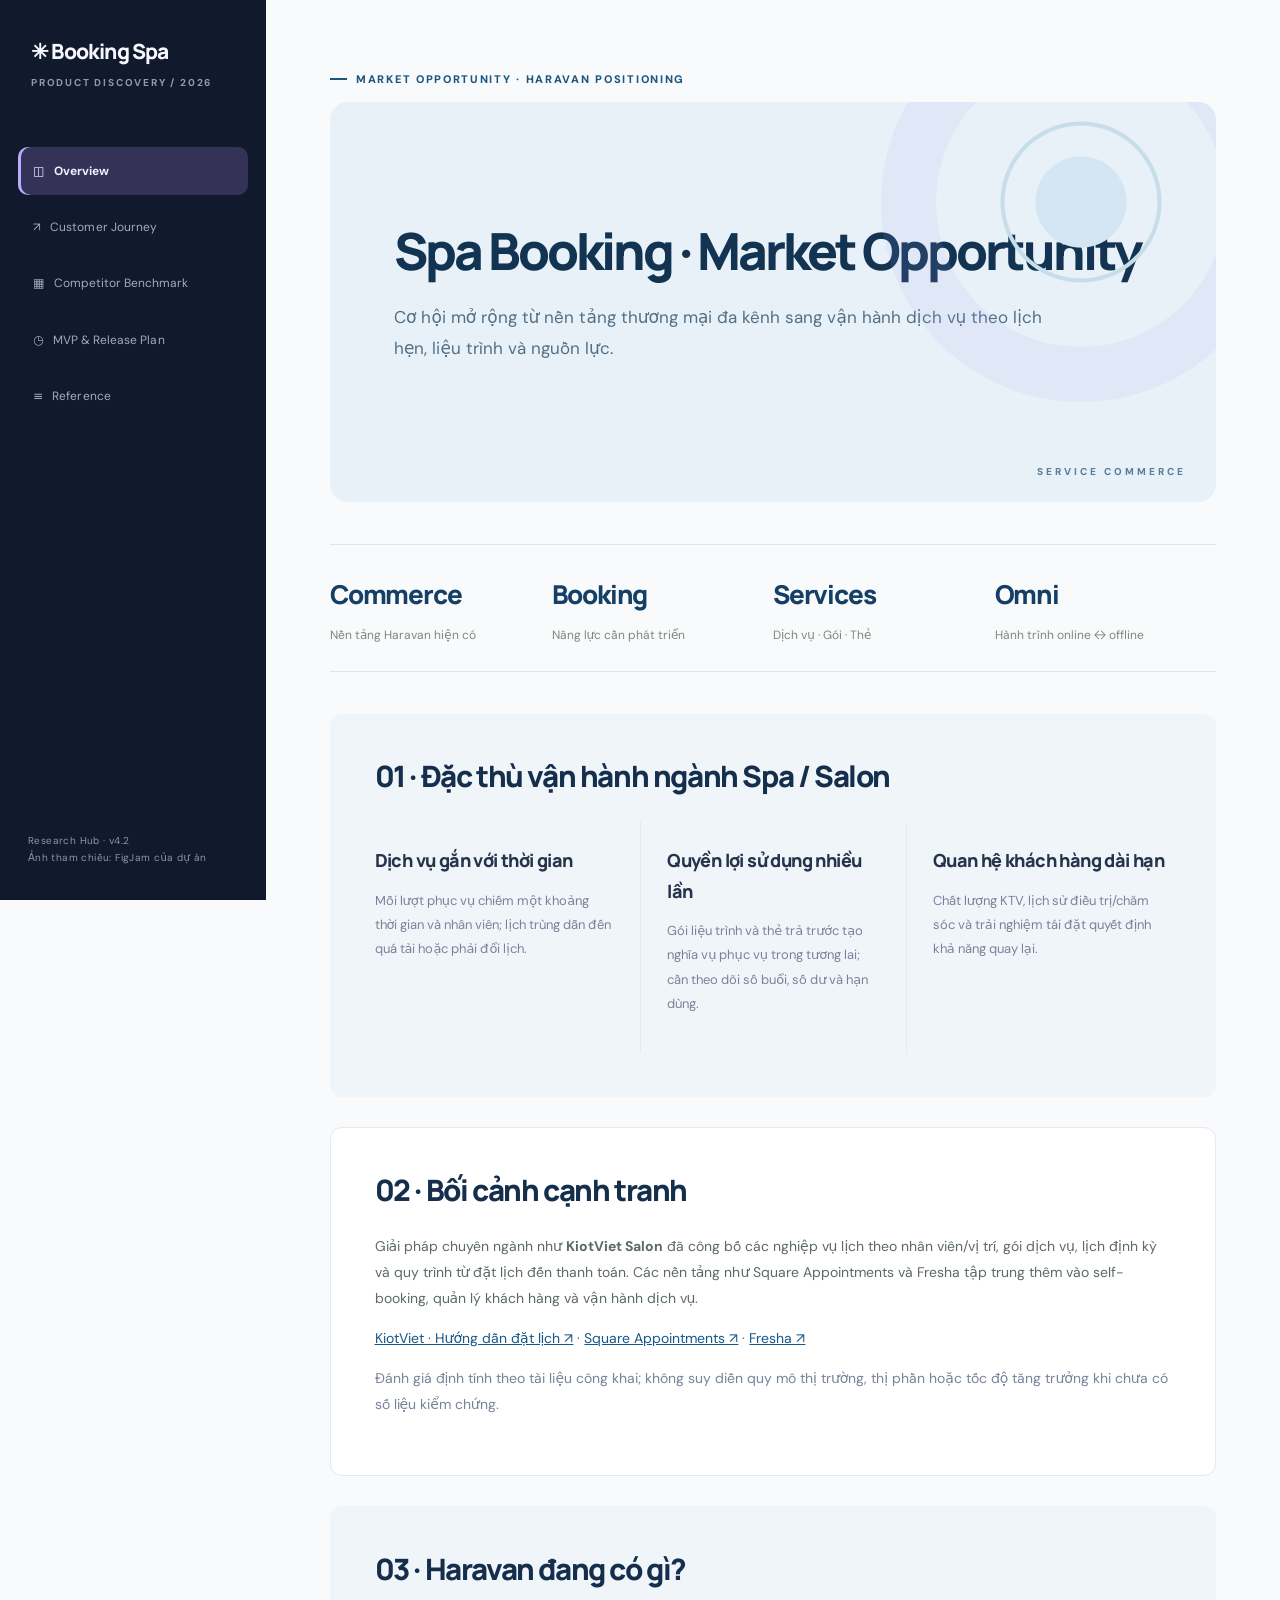
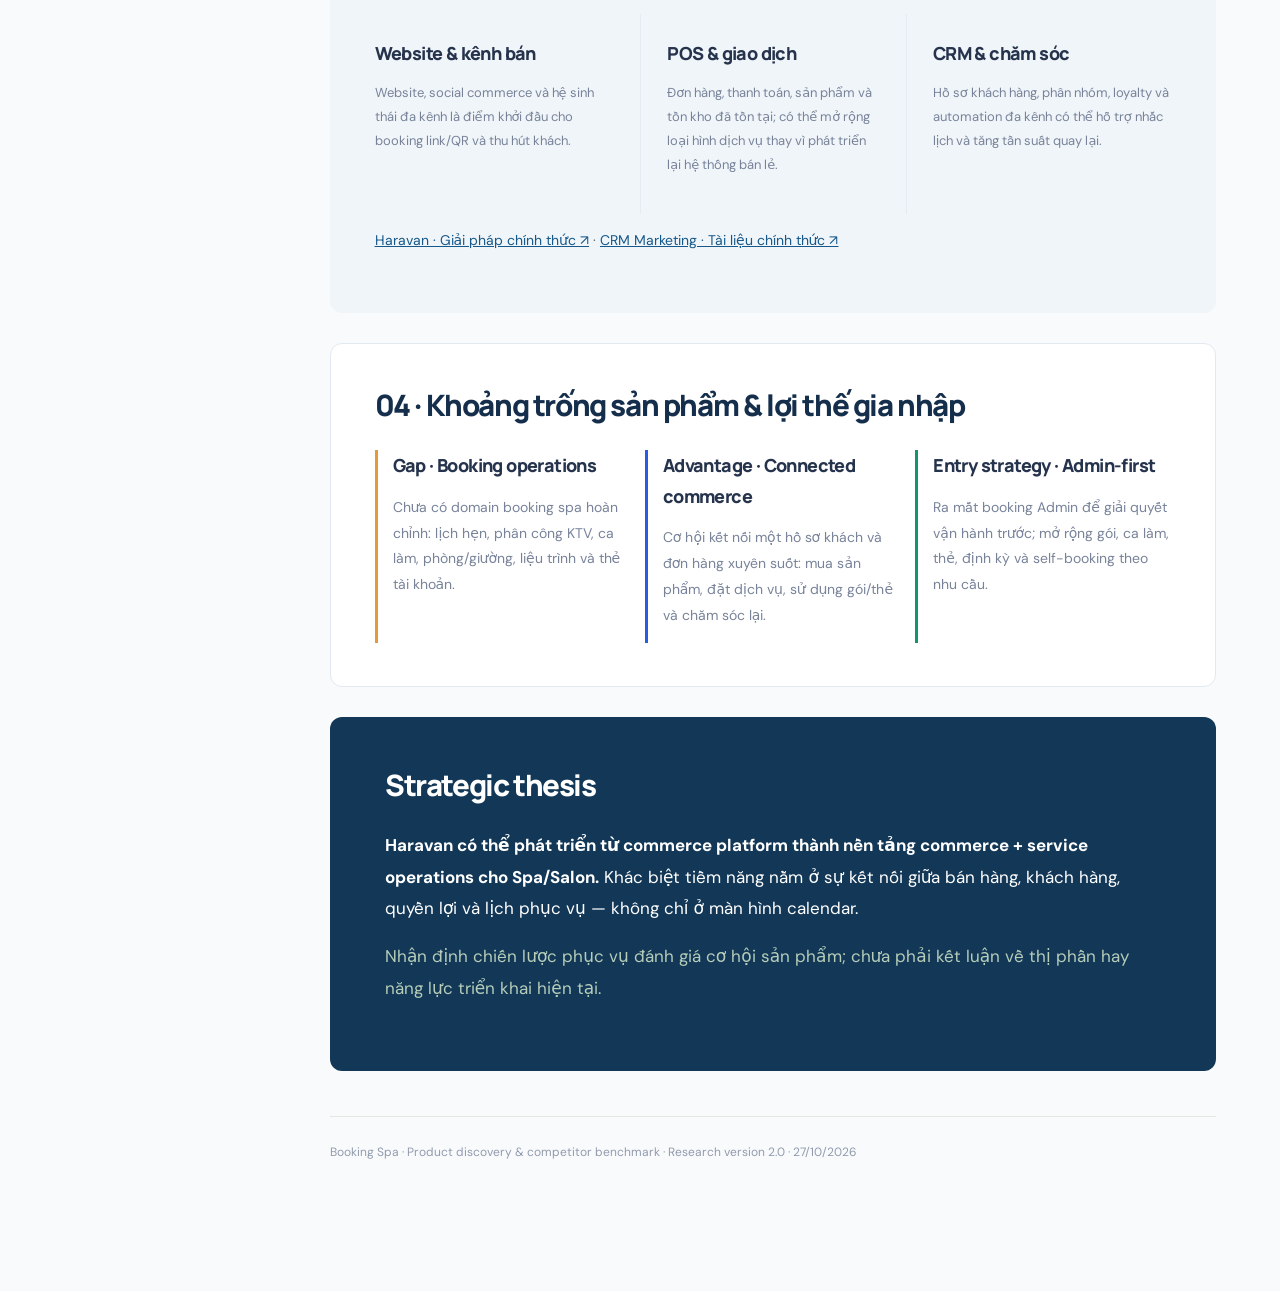
==== index.html @ 6ec34cf9 "Add detailed Square Appointments benchmark with competitor tabs, feature modals and official sources" ====
<!doctype html><html lang="vi"><head><meta charset="utf-8"><meta name="viewport" content="width=device-width,initial-scale=1"><title>Booking Spa — Product Research</title><style>
:root{--bg:#f6f7f9;--ink:#18202a;--muted:#6b7280;--line:#e5e7eb;--blue:#275de5}*{box-sizing:border-box}body{margin:0;font:14px/1.55 Inter,system-ui,-apple-system,sans-serif;color:var(--ink);background:var(--bg)}button,input,select{font:inherit}button{cursor:pointer}.shell{display:flex;min-height:100vh}.side{width:244px;position:sticky;top:0;height:100vh;background:#fff;border-right:1px solid var(--line);padding:25px 16px;flex-shrink:0}.logo{font-size:20px;font-weight:800;letter-spacing:-.7px;margin:5px 8px 2px}.sub{font-size:11px;color:var(--muted);margin:0 8px 32px}.nav{width:100%;border:0;background:transparent;text-align:left;padding:11px 13px;border-radius:9px;color:#4b5563;margin:3px 0}.nav.active,.nav:hover{background:#eaf0ff;color:#1648c8;font-weight:700}.sidefoot{position:absolute;bottom:25px;padding:10px;color:#777;font-size:11px}.main{min-width:0;flex:1;padding:30px 42px;max-width:1500px;margin:auto}.top{display:flex;align-items:center;justify-content:space-between;gap:15px}.eyebrow{font-size:11px;text-transform:uppercase;letter-spacing:1.7px;color:var(--blue);font-weight:800}h1{font-size:34px;letter-spacing:-1.5px;margin:6px 0}h2{font-size:23px;letter-spacing:-.6px}h3{margin:0 0 8px;font-size:16px}.muted{color:var(--muted)}.intro{max-width:850px;color:#596273;font-size:15px}.stats{display:grid;grid-template-columns:repeat(4,1fr);gap:13px;margin:26px 0}.stat,.panel,.tile,.phase{background:white;border:1px solid var(--line);border-radius:13px}.stat{padding:19px}.stat strong{display:block;font-size:25px}.stat small{color:var(--muted)}.toolbar{display:flex;gap:10px;flex-wrap:wrap;margin:22px 0}.toolbar input,.toolbar select{padding:11px 13px;border:1px solid #dce0e6;border-radius:9px;background:#fff;min-width:210px}.toolbar input{flex:1}.cards{display:grid;grid-template-columns:repeat(3,minmax(0,1fr));gap:15px}.tile{overflow:hidden;display:flex;flex-direction:column}.preview{height:180px;background:#edf0f4;display:flex;align-items:center;justify-content:center;overflow:hidden;position:relative}.preview img{width:100%;height:100%;object-fit:contain}.tag{display:inline-block;border-radius:30px;padding:3px 8px;font-size:11px;background:#f0f2f6;color:#526071}.tilebody{padding:17px;flex:1}.tilebody p{color:#606979;margin:8px 0 14px;min-height:60px}.tilefooter{display:flex;align-items:center;justify-content:space-between;padding:0 17px 17px}.linkbtn{border:0;background:transparent;color:var(--blue);font-weight:700}.panel{padding:23px;margin:17px 0}.phasegrid{display:grid;grid-template-columns:repeat(5,minmax(0,1fr));gap:12px}.phase{padding:18px}.phase b{display:block;font-size:15px;margin-bottom:8px}.phase p{font-size:12px;color:#5f6875}.phase small{font-weight:700;color:#275de5}.step{border-left:3px solid #d5dffb;padding-left:15px;margin:16px 0}.step b{display:block}.section{display:none}.section.active{display:block}.source{color:#275de5;word-break:break-word}.detailimg{width:100%;max-height:480px;object-fit:contain;background:#f1f3f7;border-radius:10px}.back{border:0;background:transparent;color:var(--blue);font-weight:700;padding:0;margin:15px 0}.notice{border-left:3px solid #f0ac46;background:#fff9eb;padding:12px 16px;border-radius:7px;color:#765c24}.footer{font-size:12px;color:#7c8390;padding:28px 0}.badge{display:inline-block;background:#eaf0ff;color:#1e51ca;padding:5px 10px;border-radius:99px;font-size:11px;font-weight:700}a{color:#275de5}@media(max-width:1050px){.cards{grid-template-columns:repeat(2,1fr)}.phasegrid{grid-template-columns:repeat(2,1fr)}.stats{grid-template-columns:repeat(2,1fr)}}@media(max-width:700px){.shell{display:block}.side{position:relative;height:auto;width:auto;display:flex;flex-wrap:wrap;gap:5px;padding:12px}.side .logo,.side .sub{width:100%;margin:0}.sidefoot{display:none}.nav{width:auto;padding:8px}.main{padding:20px}.cards,.stats,.phasegrid{grid-template-columns:1fr}.top{display:block}h1{font-size:28px}}
</style><style>.journey-scroll{overflow-x:auto;margin-top:18px;border:1px solid #e4e9f2;border-radius:12px}.journey-map{min-width:1220px}.journey-head,.journey-row{display:grid;grid-template-columns:135px repeat(7,minmax(150px,1fr));gap:0}.journey-head{background:#edf2ff;color:#284d99;font-size:11px;text-transform:uppercase}.journey-head>*{padding:14px 10px;border-right:1px solid #dbe5ff}.journey-row{border-top:1px solid #e7ebf1}.journey-row>*{padding:16px 10px;border-right:1px solid #eef0f4;font-size:12px;line-height:1.5}.journey-row>b{background:#f7f9fc;font-size:13px}.journey-row span{position:relative}.journey-row span:not(:last-child):after{content:"›";position:absolute;right:3px;top:43%;color:#8da4df;font-size:18px}.modal-overlay{position:fixed;inset:0;z-index:1000;background:rgba(17,24,39,.62);display:none;align-items:center;justify-content:center;padding:24px}.modal-overlay.open{display:flex}.modal-panel{width:min(1060px,100%);max-height:90vh;overflow:auto;background:#fff;border-radius:17px;box-shadow:0 25px 75px rgba(0,0,0,.2)}.modal-header{display:flex;align-items:flex-start;justify-content:space-between;gap:20px;padding:23px 28px;border-bottom:1px solid #e5e7eb;position:sticky;top:0;background:white;z-index:1}.modal-content{display:grid;grid-template-columns:1.05fr 1fr;gap:25px;padding:25px 28px}.modal-content img{width:100%;max-height:430px;object-fit:contain;background:#f4f6f9;border-radius:10px}.modal-content p,.modal-content li{color:#596375}.modal-content li{margin:7px 0}.modal-close{border:0;background:#f0f2f5;padding:9px 13px;border-radius:8px}.crumb{font-size:12px;color:#66758c;margin-bottom:12px}.crumb button{border:0;background:none;color:#275de5;cursor:pointer;padding:0}.btn-source{display:inline-block;background:#275de5;color:#fff!important;padding:11px 16px;border-radius:9px;font-weight:700;margin-top:12px}@media(max-width:720px){.modal-content{grid-template-columns:1fr}.modal-overlay{padding:8px}.modal-header,.modal-content{padding:17px}.modal-panel{max-height:96vh}}</style><style id="design-v3">
@import url('https://fonts.googleapis.com/css2?family=DM+Sans:wght@400;500;600;700&family=Manrope:wght@400;500;600;700;800&display=swap');
:root{--bg:#f8f9fc;--ink:#172238;--muted:#778198;--line:#e8ebf2;--blue:#635bdf;--accent:#635bdf;--navy:#111b31}
*{box-sizing:border-box}html{scroll-behavior:smooth}body{font-family:'DM Sans',system-ui,-apple-system,sans-serif;font-size:14px;line-height:1.7;background:var(--bg);color:var(--ink);-webkit-font-smoothing:antialiased}
h1,h2,h3,.logo,.stat strong{font-family:Manrope,'DM Sans',sans-serif}h1{font-size:clamp(32px,3.1vw,48px);line-height:1.16;letter-spacing:-2px;font-weight:800;margin:14px 0 20px}h2{font-size:23px;letter-spacing:-.8px;line-height:1.35;font-weight:800;margin:0 0 18px}h3{font-size:15px;letter-spacing:-.25px;font-weight:800}p{line-height:1.75}.intro{font-size:15px;line-height:1.85;color:#65718a;max-width:820px;margin:10px 0 24px}.muted{color:#78839a!important}.eyebrow{color:#6b62d7;font-size:10px;letter-spacing:2.1px;font-weight:800}
.shell{align-items:stretch}.side{width:266px;background:#111a2c;border:0;color:#f6f7ff;padding:34px 18px;box-shadow:none;z-index:5}.logo{font-size:21px;letter-spacing:-.8px;margin:0 13px 3px;font-weight:800}.sub{color:#8e9ab2;margin:4px 13px 52px;font-size:10px;letter-spacing:1.8px;font-weight:700}.nav{color:#9eabc2;font-size:12px;letter-spacing:.05px;padding:14px 15px;margin:4px 0;border-radius:10px;transition:background .2s,color .2s,transform .2s}.nav:hover{background:#222d45;color:white;transform:translateX(2px)}.nav.active{background:#343357;color:#f3efff;font-weight:700;box-shadow:inset 3px 0 0 #b9adff}.sidefoot{color:#8996ae;bottom:24px;font-size:10px;letter-spacing:.4px}
.main{max-width:1510px;padding:54px clamp(24px,4vw,72px) 80px}.section{animation:enter .25s ease-out}@keyframes enter{from{opacity:.3;transform:translateY(7px)}to{opacity:1;transform:none}}
.section>.eyebrow:first-child{display:inline-flex;align-items:center;gap:9px}.section>.eyebrow:first-child:before{content:"";width:17px;height:2px;background:#8c7df2}
.panel,.stat,.tile,.phase{border:1px solid #e9ebf1;border-radius:16px;background:#fff;box-shadow:0 5px 22px rgba(26,36,65,.025)}.panel{padding:clamp(24px,2.7vw,38px);margin:23px 0}.panel+.panel{margin-top:22px}.panel h2{padding-bottom:16px;border-bottom:1px solid #f0f1f5;margin-bottom:22px}.panel h3{color:#26334c}.panel p,.panel li{color:#68748b}.panel .intro{color:#69758b}
.stats{gap:14px;margin:34px 0}.stat{padding:25px 23px;border-top:3px solid #bbb2f8;min-height:115px}.stat:nth-child(2){border-top-color:#b6d5e5}.stat:nth-child(3){border-top-color:#b7d9c7}.stat:nth-child(4){border-top-color:#e3c6b7}.stat strong{font-size:23px;letter-spacing:-.8px;color:#25314a}.stat small{display:block;margin-top:8px;font-size:11px;color:#8993a7}
.cards{gap:16px}.tile{transition:transform .2s,box-shadow .2s,border-color .2s}.tile:hover{transform:translateY(-3px);box-shadow:0 16px 35px rgba(35,43,75,.09);border-color:#d9d7fa}.preview{height:200px;background:#f5f6fa;padding:10px}.preview img{border-radius:8px}.tilebody{padding:22px 22px 15px}.tilebody h3{font-size:16px;margin:12px 0}.tilebody p{font-size:12px;line-height:1.8;color:#758097}.tilefooter{padding:5px 22px 21px}.linkbtn{color:#6159ce;font-size:12px}.linkbtn:hover{text-decoration:underline}
.toolbar{gap:12px;margin:30px 0}.toolbar input,.toolbar select{border:1px solid #e2e6ef;border-radius:11px;padding:13px 16px;background:#fff;color:#344058;outline:none;box-shadow:0 2px 5px rgba(20,30,60,.015)}.toolbar input:focus,.toolbar select:focus{border-color:#978ee8;box-shadow:0 0 0 3px rgba(99,91,223,.09)}
.tag,.badge{border-radius:7px;font-size:10px;font-weight:800;letter-spacing:.2px;padding:5px 9px}.badge{background:#f0edff;color:#635bca}.phase{padding:22px}.phase:hover{border-color:#d8d5f3}.phase p{line-height:1.8}.phase b{color:#2c3650}
.notice{border:0;border-left:3px solid #aaa0f1;background:#f7f5ff;color:#625a89;border-radius:9px;padding:18px 21px}
.journey-scroll{border:1px solid #e7e9f0;border-radius:12px}.journey-head{background:#242d45;color:#dce0f7}.journey-head>*{border-right:1px solid #3b455d}.journey-row>b{background:#f3f4fa;color:#343e59}.journey-row span{color:#626f85}.journey-row:nth-child(odd){background:#fbfbfe}
.modal-overlay{backdrop-filter:blur(5px);background:rgba(12,18,32,.68)}.modal-panel{border-radius:19px;box-shadow:0 32px 110px rgba(3,7,18,.3)}.modal-header{padding:28px 32px}.modal-content{padding:30px 32px;gap:35px}.modal-content h3{margin-top:22px;color:#27324b}.modal-close{background:#f2f3f7;color:#47536a;font-weight:700}.modal-close:hover{background:#e8e8f6}.btn-source{background:#635bdf;border-radius:10px;box-shadow:0 6px 16px rgba(99,91,223,.15)}.btn-source:hover{background:#4e45c9}.crumb button{color:#655bd3}
a,.source{color:#625bd2}.footer{margin-top:45px;border-top:1px solid #e8eaf1;padding-top:25px;color:#929bad}
.section#overview>.top{background:#1c2540;border-radius:20px;padding:36px 42px;color:white;position:relative;overflow:hidden;min-height:220px;margin-top:14px}.section#overview>.top:after{content:"";position:absolute;width:290px;height:290px;right:-65px;top:-100px;border-radius:50%;border:55px solid rgba(165,156,255,.11);pointer-events:none}.section#overview>.top h1{color:#fff;max-width:780px}.section#overview>.top .intro{color:#b8c3d7;max-width:680px}.section#overview>.top .badge{align-self:flex-start;background:#37395e;color:#dcd9ff;white-space:nowrap}
#roadmap>.panel>div[style*="grid-template-columns"]>div{border-color:#e9ebf1!important;border-radius:13px!important;background:#fff!important;padding:21px!important;transition:box-shadow .2s}#roadmap>.panel>div[style*="grid-template-columns"]>div:hover{box-shadow:0 8px 20px rgba(25,30,55,.06)}
@media(max-width:1050px){.side{width:222px}.main{padding:36px 30px}.section#overview>.top{padding:30px}.section#overview>.top .badge{display:none}}
@media(max-width:700px){.shell{display:block}.side{position:relative;height:auto;width:100%;padding:15px;display:flex;gap:6px;flex-wrap:wrap}.side .logo{font-size:18px;margin:0 10px}.side .sub{margin:7px 10px 12px}.nav{padding:10px 11px;font-size:11px}.main{padding:24px 17px 55px}.panel{padding:22px 18px}.stats{grid-template-columns:repeat(2,minmax(0,1fr))}.cards,.phasegrid{grid-template-columns:1fr}.section#overview>.top{padding:27px 22px}.section#overview>.top h1{font-size:31px}.modal-header,.modal-content{padding:20px}.modal-content{grid-template-columns:1fr}}
</style><style id="shopify-editorial-v4">
:root{--bg:#fafbf8;--ink:#16261e;--muted:#68766d;--line:#e4e9e2;--blue:#155d42}
body{background:#fafbf8;color:#182920;font-family:'DM Sans',system-ui,sans-serif}
.main{max-width:1620px;padding:64px clamp(28px,5vw,90px) 100px}
.section{max-width:1280px;margin:0 auto}
.section>.eyebrow:first-child{color:#476e56;font-size:11px;letter-spacing:1.7px}
.section>.eyebrow:first-child:before{background:#476e56}
h1{font-family:Manrope,sans-serif;font-size:clamp(43px,4.3vw,70px);line-height:1.1;letter-spacing:-3.6px;font-weight:800;color:#192b20;margin:20px 0 23px;max-width:900px}
h2{font-family:Manrope,sans-serif;font-size:clamp(25px,2.3vw,34px);line-height:1.25;letter-spacing:-1.4px;font-weight:800;color:#192b20}
h3{font-family:Manrope,sans-serif;font-size:18px;letter-spacing:-.6px;color:#1d3025}
.intro{font-size:17px;line-height:1.85;color:#67756c;max-width:740px;margin-bottom:38px}
.panel,.stat,.tile,.phase{box-shadow:none;border-color:#e5e9e3;border-radius:12px;background:#fff}
.panel{padding:clamp(28px,3.4vw,48px);margin:30px 0}
.panel h2{border:0;padding:0;margin-bottom:26px}
.panel p,.panel li{font-size:14px;line-height:1.85;color:#5c6b62}
.panel h3{margin-bottom:13px}
.panel .cards{gap:0}
.panel .cards>div:not(.tile){padding:24px 26px;border-left:1px solid #e7eae5}
.panel .cards>div:first-child{padding-left:0;border-left:0}
.panel .cards>div:last-child{padding-right:0}
.panel .cards>div h3{font-size:18px}
.panel .cards>div p{font-size:13px}
#overview .stats{grid-template-columns:repeat(4,minmax(0,1fr));gap:0;margin:42px 0}
.stat{border:0;border-top:1px solid #dbe2d9;border-bottom:1px solid #dbe2d9;border-radius:0;padding:27px 22px 26px 0;background:transparent;min-height:115px}
.stat:nth-child(n){border-top:1px solid #dbe2d9}
.stat strong{font-size:26px;color:#1e3e2e;font-weight:800;letter-spacing:-1.2px}
.stat small{font-size:12px;color:#7b897d}
#overview>.top{background:#e5efdc!important;color:#172a1c!important;border-radius:18px!important;min-height:400px!important;padding:clamp(38px,5vw,75px)!important;align-items:center!important}
#overview>.top:after{content:"";width:460px;height:460px;right:-100px;top:-100px;border:1px solid rgba(45,94,57,.13);background:radial-gradient(circle at 50% 50%,#d5e8c8 0 22%,transparent 22.5% 37%,#d7e9cc 37.5% 39%,transparent 39.5%);border-radius:50%;pointer-events:none}
#overview>.top:before{content:"SERVICE COMMERCE";position:absolute;right:30px;bottom:22px;color:#6d9272;font-size:10px;font-weight:800;letter-spacing:3px}
#overview>.top h1{color:#173621!important;font-size:clamp(38px,4vw,62px);max-width:720px;letter-spacing:-3px}
#overview>.top .intro{color:#516c55!important;max-width:620px;font-size:17px}
#overview>.top .badge{display:none}
#overview>.panel:nth-of-type(even){background:#f1f5ee;border-color:#f1f5ee}
#overview>.panel:last-child{background:#193e2b;border:0;padding:50px 55px}
#overview>.panel:last-child h2,#overview>.panel:last-child p,#overview>.panel:last-child b{color:#fff}
#overview>.panel:last-child p.muted{color:#b5cdb9!important}
#overview>.panel:last-child h2{border:0}
#overview>.panel:last-child p{font-size:17px;max-width:950px}
#journey .panel:first-of-type{background:#f1f5ee;border:0}
#journey .journey-scroll{border:1px solid #dce5d9}
.journey-head{background:#244734;color:#e5f1e8}
.journey-head>*{border-color:#3b624c}
.journey-row>b{background:#e9f0e8;color:#214b33}
.journey-row:nth-child(odd){background:#fbfdfb}
.journey-row span:not(:last-child):after{color:#689579}
#roadmap>.panel>div[style*="grid-template-columns"]>div{background:#fafbf8!important;border-color:#e4eae2!important;border-radius:10px!important}
#roadmap>.panel>div[style*="grid-template-columns"]>div h3{font-size:17px}
#roadmap>.panel>div[style*="grid-template-columns"]>div ul{font-size:13px;line-height:1.85}
#roadmap>.panel>div[style*="background:#f1f6ff"]{background:#eff5eb!important;color:#355c3e!important;border-radius:9px!important;padding:18px 22px!important}
.toolbar{background:#f0f4ed;padding:18px;border-radius:13px;gap:10px}
.toolbar input,.toolbar select{background:#fff;border-color:#e0e6de;border-radius:8px;color:#274432;box-shadow:none}
.toolbar input:focus,.toolbar select:focus{border-color:#56926b;box-shadow:0 0 0 3px #e0efdf}
#benchmark .cards{gap:20px}
.tile{border-radius:12px;overflow:hidden}
.tile:hover{transform:translateY(-4px);border-color:#c7d9c8;box-shadow:0 15px 32px rgba(28,62,38,.07)}
.preview{height:230px;background:#edf2ed;padding:16px}
.preview img{background:white;border:1px solid #e7eae7;border-radius:8px}
.tilebody{padding:25px 25px 16px}
.tilebody h3{font-size:19px;line-height:1.35}
.tilebody p{font-size:13px;line-height:1.8}
.tilefooter{padding:8px 25px 26px}
.tag,.badge{border-radius:5px;letter-spacing:.2px}
.badge{background:#e4efdf;color:#386745}
.linkbtn{color:#20623d;font-size:12px}
a,.source,.crumb button{color:#256b44}
.notice{background:#edf5e8;border:0;border-left:3px solid #5c9b6b;color:#3d6746}
.modal-overlay{backdrop-filter:blur(6px)}
.modal-panel{border-radius:13px}
.modal-header{padding:30px 38px}
.modal-content{padding:32px 38px;gap:42px}
.modal-content h3{font-size:18px}
.btn-source{background:#1b613c;box-shadow:none}
.btn-source:hover{background:#12462a}
.modal-close{background:#eef2eb}
.footer{border-top:1px solid #e2e8e0}
@media(max-width:1000px){.main{padding:36px 30px}#overview>.top{min-height:330px!important}#overview>.top:after{opacity:.45}.panel .cards>div:not(.tile){padding:18px;border:0}}
@media(max-width:700px){.main{padding:24px 17px 55px}h1{font-size:39px;letter-spacing:-2.2px}h2{font-size:26px}.intro{font-size:15px}#overview>.top{padding:35px 25px!important;min-height:300px!important}#overview>.top h1{font-size:38px;letter-spacing:-2px}#overview>.top:after{opacity:.2}#overview .stats{grid-template-columns:repeat(2,minmax(0,1fr))}.stat{padding:18px 12px 18px 0}.panel{padding:26px 22px}.panel .cards>div:not(.tile){padding:18px 0;border-bottom:1px solid #e5eae3}.panel .cards>div:last-child{border:0}#overview>.panel:last-child{padding:34px 26px}}
</style><style id="ocean-navy-v4-1">
:root{--blue:#123e70;--accent:#123e70;--ink:#152b44;--muted:#68788a;--line:#e2e9f0}
body{background:#f8fafc;color:#182d46}
h1,h2,h3{color:#142e4b}
.section>.eyebrow:first-child{color:#1c557e}.section>.eyebrow:first-child:before{background:#1c557e}
a,.source,.crumb button,.linkbtn{color:#16588a}
#overview>.top{background:#e8f1f7!important;color:#142f4c!important}
#overview>.top h1{color:#123452!important}
#overview>.top .intro{color:#536f86!important}
#overview>.top:after{border-color:rgba(28,77,121,.12);background:radial-gradient(circle at 50% 50%,#d4e6f3 0 22%,transparent 22.5% 37%,#c6ddea 37.5% 39%,transparent 39.5%)}
#overview>.top:before{color:#557f9c}
#overview>.panel:nth-of-type(even){background:#f0f5f9;border-color:#f0f5f9}
#overview>.panel:last-child{background:#133857}
#overview .stat strong{color:#153f65}
.stat:nth-child(n){border-color:#dbe6ee}
.panel,.tile,.phase{border-color:#e2e9f0}
.panel .cards>div:not(.tile){border-color:#e4ebf2}
#journey .panel:first-of-type{background:#edf4f9}
.journey-head{background:#163b5e;color:#e6f1f9}.journey-head>*{border-color:#355674}
.journey-row>b{background:#e8f0f7;color:#204c70}.journey-row:nth-child(odd){background:#fafcfe}
.journey-row span:not(:last-child):after{color:#6691b1}
.toolbar{background:#edf3f8}.toolbar input,.toolbar select{border-color:#dce7ef;color:#274862}
.toolbar input:focus,.toolbar select:focus{border-color:#407ca6;box-shadow:0 0 0 3px #dcecf7}
#roadmap>.panel>div[style*="grid-template-columns"]>div{background:#f8fafc!important;border-color:#e2eaf1!important}
#roadmap>.panel>div[style*="background:#f1f6ff"]{background:#eaf2f8!important;color:#234d6e!important}
.preview{background:#edf3f8}.tile:hover{border-color:#bed2e2;box-shadow:0 15px 32px rgba(24,62,101,.07)}
.badge{background:#e5eef7;color:#1d547e}
.notice{background:#eaf2f8;border-left-color:#2c6e9f;color:#315f7f}
.btn-source{background:#164b77}.btn-source:hover{background:#103958}
.modal-close{background:#eef3f7}
</style><style id="square-benchmark-v4-2">.competitor-tabs{display:flex;gap:12px;margin:34px 0 18px}.competitor-tab{background:#fff;border:1px solid #dce6ef;border-radius:12px;padding:20px 26px;min-width:220px;text-align:left;color:#243b52;transition:.2s}.competitor-tab b{display:block;font-family:Manrope,sans-serif;font-size:17px;letter-spacing:-.5px}.competitor-tab small{display:block;color:#8090a0;font-size:11px;margin-top:5px}.competitor-tab.active{border-color:#204e76;background:#edf4f9;box-shadow:inset 0 -3px 0 #204e76}.competitor-tab:hover{border-color:#9eb9d0}.benchmark-context{font-size:13px;color:#718294;max-width:850px;line-height:1.7}.square-preview{width:100%;height:100%;min-height:195px;display:flex;flex-direction:column;align-items:flex-start;justify-content:center;gap:12px;padding:28px;background:#eaf0f5;color:#234c6c}.square-preview .square-symbol{font-size:47px;line-height:1;font-weight:400;color:#22557e}.square-preview span:not(.square-symbol){font-size:10px;letter-spacing:2.1px;font-weight:800;color:#708ba1}.square-preview strong{font-family:Manrope,sans-serif;font-size:21px;letter-spacing:-.7px}.modal-content .square-preview{min-height:340px;border-radius:12px}.modal-content .square-preview .square-symbol{font-size:72px}@media(max-width:700px){.competitor-tabs{gap:8px}.competitor-tab{min-width:0;flex:1;padding:14px 12px}.competitor-tab b{font-size:13px}.competitor-tab small{font-size:10px}}</style></head><body><div class="shell"><aside class="side"><div class="logo">✳ Booking Spa</div><div class="sub">PRODUCT DISCOVERY / 2026</div><button class="nav active" data-tab="overview">◫ &nbsp; Overview</button><button class="nav" data-tab="journey">↗ &nbsp; Customer Journey</button><button class="nav" data-tab="benchmark">▦ &nbsp; Competitor Benchmark</button><button class="nav" data-tab="roadmap">◷ &nbsp; MVP & Release Plan</button><button class="nav" data-tab="sources">≡ &nbsp; Reference</button><div class="sidefoot">Research Hub · v4.2<br>Ảnh tham chiếu: FigJam của dự án</div></aside><main class="main">
<section class="section active" id="overview"><div class="eyebrow">Market opportunity · Haravan positioning</div><div class="top"><div><h1>Spa Booking · Market Opportunity</h1><p class="intro">Cơ hội mở rộng từ nền tảng thương mại đa kênh sang vận hành dịch vụ theo lịch hẹn, liệu trình và nguồn lực.</p></div><span class="badge">PRODUCT STRATEGY · 2026</span></div><div class="stats"><div class="stat"><strong>Commerce</strong><small>Nền tảng Haravan hiện có</small></div><div class="stat"><strong>Booking</strong><small>Năng lực cần phát triển</small></div><div class="stat"><strong>Services</strong><small>Dịch vụ · Gói · Thẻ</small></div><div class="stat"><strong>Omni</strong><small>Hành trình online ↔ offline</small></div></div><div class="panel"><h2>01 · Đặc thù vận hành ngành Spa / Salon</h2><div class="cards"><div><h3>Dịch vụ gắn với thời gian</h3><p class="muted">Mỗi lượt phục vụ chiếm một khoảng thời gian và nhân viên; lịch trùng dẫn đến quá tải hoặc phải đổi lịch.</p></div><div><h3>Quyền lợi sử dụng nhiều lần</h3><p class="muted">Gói liệu trình và thẻ trả trước tạo nghĩa vụ phục vụ trong tương lai; cần theo dõi số buổi, số dư và hạn dùng.</p></div><div><h3>Quan hệ khách hàng dài hạn</h3><p class="muted">Chất lượng KTV, lịch sử điều trị/chăm sóc và trải nghiệm tái đặt quyết định khả năng quay lại.</p></div></div></div><div class="panel"><h2>02 · Bối cảnh cạnh tranh</h2><p>Giải pháp chuyên ngành như <b>KiotViet Salon</b> đã công bố các nghiệp vụ lịch theo nhân viên/vị trí, gói dịch vụ, lịch định kỳ và quy trình từ đặt lịch đến thanh toán. Các nền tảng như Square Appointments và Fresha tập trung thêm vào self-booking, quản lý khách hàng và vận hành dịch vụ.</p><p><a target="_blank" rel="noopener" href="https://www.kiotviet.vn/huong-dan-su-dung-kiotviet/salon-dat-lich-hen/dat-lich-hen-new/">KiotViet · Hướng dẫn đặt lịch ↗</a> · <a target="_blank" rel="noopener" href="https://squareup.com/us/en/appointments">Square Appointments ↗</a> · <a target="_blank" rel="noopener" href="https://www.fresha.com/for-business/features">Fresha ↗</a></p><p class="muted">Đánh giá định tính theo tài liệu công khai; không suy diễn quy mô thị trường, thị phần hoặc tốc độ tăng trưởng khi chưa có số liệu kiểm chứng.</p></div><div class="panel"><h2>03 · Haravan đang có gì?</h2><div class="cards"><div><h3>Website & kênh bán</h3><p class="muted">Website, social commerce và hệ sinh thái đa kênh là điểm khởi đầu cho booking link/QR và thu hút khách.</p></div><div><h3>POS & giao dịch</h3><p class="muted">Đơn hàng, thanh toán, sản phẩm và tồn kho đã tồn tại; có thể mở rộng loại hình dịch vụ thay vì phát triển lại hệ thống bán lẻ.</p></div><div><h3>CRM & chăm sóc</h3><p class="muted">Hồ sơ khách hàng, phân nhóm, loyalty và automation đa kênh có thể hỗ trợ nhắc lịch và tăng tần suất quay lại.</p></div></div><p><a target="_blank" rel="noopener" href="https://www.haravan.com/">Haravan · Giải pháp chính thức ↗</a> · <a target="_blank" rel="noopener" href="https://help.haravan.com/docs/customers/intro-new-loyalty/bo-giai-phap-crm-marketing/">CRM Marketing · Tài liệu chính thức ↗</a></p></div><div class="panel"><h2>04 · Khoảng trống sản phẩm & lợi thế gia nhập</h2><div style="display:grid;grid-template-columns:repeat(auto-fit,minmax(240px,1fr));gap:14px"><div style="border-left:3px solid #e49b37;padding-left:15px"><h3>Gap · Booking operations</h3><p class="muted">Chưa có domain booking spa hoàn chỉnh: lịch hẹn, phân công KTV, ca làm, phòng/giường, liệu trình và thẻ tài khoản.</p></div><div style="border-left:3px solid #275de5;padding-left:15px"><h3>Advantage · Connected commerce</h3><p class="muted">Cơ hội kết nối một hồ sơ khách và đơn hàng xuyên suốt: mua sản phẩm, đặt dịch vụ, sử dụng gói/thẻ và chăm sóc lại.</p></div><div style="border-left:3px solid #13946d;padding-left:15px"><h3>Entry strategy · Admin-first</h3><p class="muted">Ra mắt booking Admin để giải quyết vận hành trước; mở rộng gói, ca làm, thẻ, định kỳ và self-booking theo nhu cầu.</p></div></div></div><div class="panel"><h2>Strategic thesis</h2><p><b>Haravan có thể phát triển từ commerce platform thành nền tảng commerce + service operations cho Spa/Salon.</b> Khác biệt tiềm năng nằm ở sự kết nối giữa bán hàng, khách hàng, quyền lợi và lịch phục vụ — không chỉ ở màn hình calendar.</p><p class="muted">Nhận định chiến lược phục vụ đánh giá cơ hội sản phẩm; chưa phải kết luận về thị phần hay năng lực triển khai hiện tại.</p></div></section>
<section class="section" id="journey"><div class="eyebrow">Cross-functional experience</div><h1>Service Booking · End-to-End Journey</h1><p class="intro">Hành trình xuyên suốt bốn vai trò: Khách hàng, Lễ tân, Hệ thống và KTV/Quản lý. Trình tự thể hiện trạng thái mục tiêu; các phase mở rộng khả năng tự phục vụ và điều phối.</p><div class="panel"><div class="top"><h2>Swimlane · Booking → Service → Return</h2><span class="badge">TARGET JOURNEY</span></div><div class="journey-scroll"><div class="journey-map"><div class="journey-head"><b>ROLE / STAGE</b><b>01 · Nhu cầu</b><b>02 · Tạo lịch</b><b>03 · Kiểm tra</b><b>04 · Xác nhận</b><b>05 · Phục vụ</b><b>06 · Thanh toán</b><b>07 · Tái đặt</b></div><div class="journey-row"><b>Khách hàng</b><span>Tìm dịch vụ, chọn thời gian/KTV</span><span>Gửi yêu cầu qua lễ tân hoặc web/QR</span><span>Nhận slot thay thế nếu bận</span><span>Nhận xác nhận lịch</span><span>Đến spa, check-in</span><span>Thanh toán hoặc dùng gói/thẻ</span><span>Xem quyền lợi, đặt buổi tiếp</span></div><div class="journey-row"><b>Lễ tân</b><span>Tư vấn dịch vụ, thời lượng</span><span>Tạo booking trên Admin</span><span>Chọn nhân viên, xem lịch trùng</span><span>Chốt giờ và gửi xác nhận</span><span>Tiếp nhận, đổi trạng thái</span><span>Tạo/đối soát đơn hàng</span><span>Hẹn buổi tiếp theo</span></div><div class="journey-row"><b>Hệ thống</b><span>Đọc catalog & khách hàng</span><span>Ghi booking, liên kết khách</span><span>P1: lịch đã đặt → P2: thêm ca → P4: thêm tài nguyên</span><span>Giữ trạng thái và chống trùng</span><span>Ghi nhận lịch sử phục vụ</span><span>Ghi thanh toán, trừ buổi/số dư</span><span>Kiểm tra lịch định kỳ, nhắc lịch</span></div><div class="journey-row"><b>KTV / Quản lý</b><span>Quản lý năng lực dịch vụ</span><span>Xem lịch theo nhân viên</span><span>Xác nhận khả năng tiếp nhận</span><span>Chuẩn bị phòng/giường</span><span>Thực hiện và xác nhận hoàn tất</span><span>Đối soát buổi đã làm</span><span>Theo dõi công suất, lịch tiếp</span></div></div></div><p class="muted" style="font-size:12px;margin-top:12px">Cuộn ngang để xem toàn bộ các giai đoạn. Booking qua lễ tân hoạt động từ P1; web/QR là năng lực mở rộng. Kiểm tra ca từ P2, thẻ và định kỳ từ P3, tài nguyên nâng cao từ P4.</p></div><div class="panel"><h2>Những nhánh nghiệp vụ quan trọng</h2><div class="cards"><div><h3>Khách mới / khách cũ</h3><p class="muted">Khách mới tạo hồ sơ khi đặt lịch; khách cũ liên kết lịch sử, gói và thẻ đã mua.</p></div><div><h3>Nhân viên bận / không có ca</h3><p class="muted">P1 kiểm tra booking đã có. P2 bổ sung kiểm tra ca. Khi không phù hợp, lễ tân chọn nhân viên hoặc giờ khác.</p></div><div><h3>Dịch vụ lẻ / gói / thẻ</h3><p class="muted">Dịch vụ lẻ thanh toán qua đơn hàng; gói khấu trừ số buổi; thẻ khấu trừ số dư theo chính sách.</p></div><div><h3>Đổi / hủy / no-show</h3><p class="muted">Đổi lịch phải kiểm tra lại xung đột. Hủy hoặc no-show xử lý quyền lợi theo chính sách được cấu hình.</p></div><div><h3>Lịch định kỳ</h3><p class="muted">Tạo chuỗi lịch và kiểm tra từng buổi; các buổi không hợp lệ cần điều chỉnh trước khi xác nhận.</p></div><div><h3>Giám sát vận hành</h3><p class="muted">Quản lý xem lịch theo booking, khách hàng, nhân viên; mở rộng theo phòng/giường và công suất khi có dữ liệu.</p></div></div></div><div class="panel"><h2>Core domain relationships</h2><p><b>Customer → Booking → Service Session → Staff / Resource</b></p><p><b>Order → Order Item → Service / Package / Account Card → Entitlement Ledger → Service Session</b></p><p class="muted">Booking status, payment status và entitlement consumption là ba trạng thái độc lập. Sự kiện khấu trừ quyền lợi phải có quy tắc rõ ràng và lịch sử đối soát.</p></div></section>
<section class="section" id="benchmark"><div class="eyebrow">Competitor intelligence</div><h1>Feature Benchmark</h1><p class="intro">Phân tích năng lực booking và vận hành dịch vụ của các nền tảng chuyên ngành. Mỗi tính năng gồm công dụng, thao tác, lợi ích, mối liên kết nghiệp vụ và nguồn xác minh.</p><div class="competitor-tabs" role="tablist" aria-label="Chọn đối thủ"><button class="competitor-tab active" id="tabKiot" role="tab" aria-selected="true" onclick="setCompetitor('kiot')"><b>KiotViet</b><small>Salon & Spa · Vietnam</small></button><button class="competitor-tab" id="tabSquare" role="tab" aria-selected="false" onclick="setCompetitor('square')"><b>Square Appointments</b><small>Service commerce · Global</small></button></div><div class="benchmark-context" id="benchmarkContext">Phân tích KiotViet Salon theo tài liệu hướng dẫn và ảnh tham chiếu từ FigJam.</div><div class="toolbar"><input id="search" placeholder="Tìm tính năng, nghiệp vụ..." oninput="render()"><select id="phase" onchange="render()"><option value="">Tất cả phase</option><option>P1</option><option>P2</option><option>P3</option><option>P4</option><option>Existing</option></select><select id="proof" onchange="render()"><option value="">Tất cả nguồn xác minh</option><option>Đã xác minh</option><option>Ảnh FigJam</option><option>Tài liệu Square</option></select></div><div class="cards" id="cards"></div><p class="muted" id="benchmarkFootnote" style="font-size:12px;margin-top:20px">Ảnh KiotViet được sử dụng làm tư liệu tham chiếu. Tính năng có thể thay đổi theo phiên bản sản phẩm.</p></section>
<section class="section" id="roadmap"><div class="eyebrow">Spa Booking · Product release strategy</div><h1>Journey & MVP Release Plan</h1><p class="intro">Lộ trình triển khai theo từng nhóm năng lực. Mỗi phase có phạm vi nghiệp vụ rõ ràng, mức ưu tiên và kịch bản sử dụng hoàn chỉnh cho spa.</p><div class="panel" style="margin:18px 0 25px"><div class="eyebrow">01 · End-to-end journey</div><h2>Journey vận hành chính</h2><p class="muted">Luồng xuyên suốt từ thiết lập dịch vụ đến hoàn tất lượt phục vụ và quay lại. Các phase mở rộng năng lực trên cùng một hành trình, không tạo quy trình rời rạc.</p><div style="display:grid;grid-template-columns:repeat(auto-fit,minmax(165px,1fr));gap:10px;margin-top:18px"><div style="background:#f5f7fb;border:1px solid #e4e9f2;border-radius:12px;padding:15px;min-height:142px"><span class="badge">01 · P1</span><h3 style="margin-top:12px">Thiết lập</h3><p style="font-size:12px;color:#657082">Dịch vụ · KTV · phòng/giường</p></div><div style="background:#f5f7fb;border:1px solid #e4e9f2;border-radius:12px;padding:15px;min-height:142px"><span class="badge">02 · P1</span><h3 style="margin-top:12px">Tiếp nhận nhu cầu</h3><p style="font-size:12px;color:#657082">Khách chọn dịch vụ và thời gian</p></div><div style="background:#f5f7fb;border:1px solid #e4e9f2;border-radius:12px;padding:15px;min-height:142px"><span class="badge">03 · P1–P4</span><h3 style="margin-top:12px">Kiểm tra khả dụng</h3><p style="font-size:12px;color:#657082">Booking hiện có → bổ sung ca làm → tài nguyên</p></div><div style="background:#f5f7fb;border:1px solid #e4e9f2;border-radius:12px;padding:15px;min-height:142px"><span class="badge">04 · P1</span><h3 style="margin-top:12px">Xác nhận lịch</h3><p style="font-size:12px;color:#657082">Tạo lịch · gán nhân viên · thông báo</p></div><div style="background:#f5f7fb;border:1px solid #e4e9f2;border-radius:12px;padding:15px;min-height:142px"><span class="badge">05 · P1</span><h3 style="margin-top:12px">Thực hiện dịch vụ</h3><p style="font-size:12px;color:#657082">Khách đến · check-in · hoàn tất</p></div><div style="background:#f5f7fb;border:1px solid #e4e9f2;border-radius:12px;padding:15px;min-height:142px"><span class="badge">06 · P1–P3</span><h3 style="margin-top:12px">Giao dịch &amp; quyền lợi</h3><p style="font-size:12px;color:#657082">Đơn hàng · gói buổi · thẻ tài khoản</p></div><div style="background:#f5f7fb;border:1px solid #e4e9f2;border-radius:12px;padding:15px;min-height:142px"><span class="badge">07 · P3–P4</span><h3 style="margin-top:12px">Quay lại sử dụng</h3><p style="font-size:12px;color:#657082">Lịch định kỳ · tự đặt lịch · chăm sóc</p></div></div><p style="margin-top:16px"><b>Nguyên tắc:</b> Booking được tạo trước hoặc sau giao dịch mua. Với dịch vụ lẻ, khách có thể thanh toán theo đơn hàng; với gói và thẻ, hệ thống ghi nhận quyền lợi đã mua và khấu trừ theo sự kiện sử dụng.</p></div><div class="eyebrow" style="margin-top:32px">02 · Feature prioritization</div><h2>Phân rã tính năng theo phase</h2><p class="muted">Tính năng được phân nhóm theo nghiệp vụ và mức độ ưu tiên Must have / Should have / Nice to have.</p><div class="panel" style="margin:22px 0"><div class="eyebrow">Phase 01</div><h2>Admin Booking</h2><p class="intro"><b>Giá trị sử dụng:</b> Spa tiếp nhận khách, tạo lịch, phân công nhân viên và hoàn tất lượt phục vụ ngay trên Admin.</p><div style="display:grid;grid-template-columns:repeat(auto-fit,minmax(250px,1fr));gap:12px;margin-top:18px"><div style="border:1px solid #e5e7eb;border-radius:11px;padding:17px;background:#fff"><span class="tag" style="background:#e7f5ed;color:#18794e">Must have</span><h3 style="margin-top:12px">Thiết lập nghiệp vụ</h3><ul style="padding-left:18px;color:#4b5563"><li style="margin:8px 0">Tạo loại hàng hóa Dịch vụ; giá bán, thời lượng</li><li style="margin:8px 0">Khai báo phòng, giường dưới dạng danh mục tài nguyên</li><li style="margin:8px 0">Thiết lập nhân viên có thể nhận lịch</li></ul></div><div style="border:1px solid #e5e7eb;border-radius:11px;padding:17px;background:#fff"><span class="tag" style="background:#e7f5ed;color:#18794e">Must have</span><h3 style="margin-top:12px">Đặt lịch &amp; kiểm tra trùng</h3><ul style="padding-left:18px;color:#4b5563"><li style="margin:8px 0">Lễ tân tạo, đổi, hủy lịch; chọn khách, dịch vụ, thời gian, nhân viên</li><li style="margin:8px 0">Kiểm tra trùng giờ dựa trên các booking hiện có của nhân viên</li><li style="margin:8px 0">Cho phép nhân viên nhận lịch mà chưa cần khai báo ca làm việc</li></ul></div><div style="border:1px solid #e5e7eb;border-radius:11px;padding:17px;background:#fff"><span class="tag" style="background:#e7f5ed;color:#18794e">Must have</span><h3 style="margin-top:12px">Theo dõi &amp; thực hiện</h3><ul style="padding-left:18px;color:#4b5563"><li style="margin:8px 0">Xem lịch theo booking, theo khách hàng, theo nhân viên</li><li style="margin:8px 0">Trạng thái lịch: đã đặt, khách đến, đang thực hiện, hoàn tất, hủy</li><li style="margin:8px 0">Liên kết lịch với bán dịch vụ lẻ và thanh toán qua luồng đơn hàng hiện có</li></ul></div><div style="border:1px solid #e5e7eb;border-radius:11px;padding:17px;background:#fff"><span class="tag" style="background:#eaf0ff;color:#275de5">Should have</span><h3 style="margin-top:12px">Hỗ trợ vận hành</h3><ul style="padding-left:18px;color:#4b5563"><li style="margin:8px 0">Ghi chú booking và lịch sử thay đổi</li><li style="margin:8px 0">Cảnh báo trùng giờ rõ ràng khi đổi nhân viên hoặc thời gian</li></ul></div></div><div style="margin-top:16px;background:#f1f6ff;border-radius:9px;padding:13px 15px;color:#27457a"><b>Tiêu chí nghiệm thu:</b> Lễ tân tiếp nhận một khách, tạo lịch, gán nhân viên, kiểm tra trùng, phục vụ và ghi nhận thanh toán; ba góc nhìn lịch hiển thị nhất quán.</div></div><div class="panel" style="margin:22px 0"><div class="eyebrow">Phase 02</div><h2>Gói dịch vụ &amp; lịch làm việc</h2><p class="intro"><b>Giá trị sử dụng:</b> Spa bán gói liệu trình, theo dõi số buổi và đặt lịch theo ca làm việc thực tế.</p><div style="display:grid;grid-template-columns:repeat(auto-fit,minmax(250px,1fr));gap:12px;margin-top:18px"><div style="border:1px solid #e5e7eb;border-radius:11px;padding:17px;background:#fff"><span class="tag" style="background:#e7f5ed;color:#18794e">Must have</span><h3 style="margin-top:12px">Gói dịch vụ</h3><ul style="padding-left:18px;color:#4b5563"><li style="margin:8px 0">Tạo loại hàng hóa Gói dịch vụ; giá, số buổi, dịch vụ áp dụng, hạn sử dụng</li><li style="margin:8px 0">Bán gói qua đơn hàng và gắn quyền lợi với khách hàng</li></ul></div><div style="border:1px solid #e5e7eb;border-radius:11px;padding:17px;background:#fff"><span class="tag" style="background:#e7f5ed;color:#18794e">Must have</span><h3 style="margin-top:12px">Quyền lợi đã mua</h3><ul style="padding-left:18px;color:#4b5563"><li style="margin:8px 0">Theo dõi số buổi còn lại, đã sử dụng, hạn dùng</li><li style="margin:8px 0">Khấu trừ buổi khi hoàn tất; hỗ trợ hoàn tác có lịch sử</li></ul></div><div style="border:1px solid #e5e7eb;border-radius:11px;padding:17px;background:#fff"><span class="tag" style="background:#e7f5ed;color:#18794e">Must have</span><h3 style="margin-top:12px">Ca làm việc &amp; lịch trống</h3><ul style="padding-left:18px;color:#4b5563"><li style="margin:8px 0">Cấu hình ca làm việc cho từng nhân viên</li><li style="margin:8px 0">Tính khả dụng dựa trên ca làm việc và các booking đã đặt</li><li style="margin:8px 0">Cảnh báo ngoài ca, trùng giờ hoặc không đủ thời lượng</li></ul></div><div style="border:1px solid #e5e7eb;border-radius:11px;padding:17px;background:#fff"><span class="tag" style="background:#eaf0ff;color:#275de5">Should have</span><h3 style="margin-top:12px">Tối ưu thao tác</h3><ul style="padding-left:18px;color:#4b5563"><li style="margin:8px 0">Gợi ý slot khác khi nhân viên bận</li><li style="margin:8px 0">Lọc lịch theo ca và nhân viên</li></ul></div></div><div style="margin-top:16px;background:#f1f6ff;border-radius:9px;padding:13px 15px;color:#27457a"><b>Tiêu chí nghiệm thu:</b> Spa bán gói, đặt lịch sử dụng buổi thuộc gói, kiểm tra ca và booking, hoàn tất buổi và cập nhật số buổi còn lại chính xác.</div></div><div class="panel" style="margin:22px 0"><div class="eyebrow">Phase 03</div><h2>Thẻ tài khoản &amp; lịch định kỳ</h2><p class="intro"><b>Giá trị sử dụng:</b> Spa quản lý khoản trả trước và sắp xếp chuỗi lịch sử dụng dịch vụ.</p><div style="display:grid;grid-template-columns:repeat(auto-fit,minmax(250px,1fr));gap:12px;margin-top:18px"><div style="border:1px solid #e5e7eb;border-radius:11px;padding:17px;background:#fff"><span class="tag" style="background:#e7f5ed;color:#18794e">Must have</span><h3 style="margin-top:12px">Thẻ tài khoản</h3><ul style="padding-left:18px;color:#4b5563"><li style="margin:8px 0">Tạo loại hàng hóa Thẻ tài khoản; mệnh giá, giá bán, hạn dùng, phạm vi áp dụng</li><li style="margin:8px 0">Bán thẻ, quản lý số dư và lịch sử giao dịch</li></ul></div><div style="border:1px solid #e5e7eb;border-radius:11px;padding:17px;background:#fff"><span class="tag" style="background:#e7f5ed;color:#18794e">Must have</span><h3 style="margin-top:12px">Thanh toán bằng thẻ</h3><ul style="padding-left:18px;color:#4b5563"><li style="margin:8px 0">Áp dụng số dư thẻ cho dịch vụ đủ điều kiện</li><li style="margin:8px 0">Khấu trừ, hoàn tác và đối soát số dư</li></ul></div><div style="border:1px solid #e5e7eb;border-radius:11px;padding:17px;background:#fff"><span class="tag" style="background:#e7f5ed;color:#18794e">Must have</span><h3 style="margin-top:12px">Booking định kỳ</h3><ul style="padding-left:18px;color:#4b5563"><li style="margin:8px 0">Tạo lịch lặp theo ngày/tuần/tháng</li><li style="margin:8px 0">Kiểm tra ca làm và lịch đã đặt cho từng buổi</li><li style="margin:8px 0">Hiển thị các buổi bị xung đột để điều chỉnh trước khi xác nhận</li></ul></div><div style="border:1px solid #e5e7eb;border-radius:11px;padding:17px;background:#fff"><span class="tag" style="background:#eaf0ff;color:#275de5">Should have</span><h3 style="margin-top:12px">Quản lý chuỗi</h3><ul style="padding-left:18px;color:#4b5563"><li style="margin:8px 0">Sửa riêng một buổi hoặc các buổi tiếp theo</li><li style="margin:8px 0">Nhắc lịch theo chuỗi</li></ul></div></div><div style="margin-top:16px;background:#f1f6ff;border-radius:9px;padding:13px 15px;color:#27457a"><b>Tiêu chí nghiệm thu:</b> Spa bán thẻ, sử dụng thẻ để thanh toán và đối soát số dư; tạo chuỗi lịch không xác nhận nhầm các buổi bị trùng.</div></div><div class="panel" style="margin:22px 0"><div class="eyebrow">Phase 04</div><h2>Điều phối nâng cao &amp; trải nghiệm</h2><p class="intro"><b>Giá trị sử dụng:</b> Spa vận hành nhiều tài nguyên đồng thời và cá nhân hóa trải nghiệm khách hàng.</p><div style="display:grid;grid-template-columns:repeat(auto-fit,minmax(250px,1fr));gap:12px;margin-top:18px"><div style="border:1px solid #e5e7eb;border-radius:11px;padding:17px;background:#fff"><span class="tag" style="background:#f2f3f5;color:#64748b">Nice to have</span><h3 style="margin-top:12px">Cá nhân hóa nhân viên</h3><ul style="padding-left:18px;color:#4b5563"><li style="margin:8px 0">Chọn KTV yêu thích</li><li style="margin:8px 0">Gợi ý KTV thay thế, luân phiên hoặc phụ phí lựa chọn</li></ul></div><div style="border:1px solid #e5e7eb;border-radius:11px;padding:17px;background:#fff"><span class="tag" style="background:#f2f3f5;color:#64748b">Nice to have</span><h3 style="margin-top:12px">Điều phối tài nguyên</h3><ul style="padding-left:18px;color:#4b5563"><li style="margin:8px 0">Kiểm tra xung đột phòng, giường, thiết bị theo lịch</li><li style="margin:8px 0">Gán và thay đổi tài nguyên; cấu hình buffer giữa các buổi</li><li style="margin:8px 0">Gợi ý tài nguyên phù hợp theo dịch vụ</li></ul></div><div style="border:1px solid #e5e7eb;border-radius:11px;padding:17px;background:#fff"><span class="tag" style="background:#eaf0ff;color:#275de5">Should have</span><h3 style="margin-top:12px">Kênh tự đặt lịch</h3><ul style="padding-left:18px;color:#4b5563"><li style="margin:8px 0">Trang đặt lịch trên web/mobile qua booking link hoặc QR</li><li style="margin:8px 0">Khách tự chọn dịch vụ, slot, nhân viên; đồng bộ với Admin</li><li style="margin:8px 0">Xác nhận, đổi/hủy lịch theo chính sách</li></ul></div><div style="border:1px solid #e5e7eb;border-radius:11px;padding:17px;background:#fff"><span class="tag" style="background:#f2f3f5;color:#64748b">Nice to have</span><h3 style="margin-top:12px">Phân tích vận hành</h3><ul style="padding-left:18px;color:#4b5563"><li style="margin:8px 0">Báo cáo công suất KTV, phòng/giường và tỷ lệ hủy/no-show</li><li style="margin:8px 0">Gợi ý lịch thay thế theo nguồn lực còn trống</li></ul></div></div><div style="margin-top:16px;background:#f1f6ff;border-radius:9px;padding:13px 15px;color:#27457a"><b>Tiêu chí nghiệm thu:</b> Khách tự đặt lịch qua web/QR; spa điều phối được KTV và phòng/giường không trùng, xử lý thay đổi mà không ảnh hưởng lịch đã xác nhận.</div></div><div class="panel"><h2>Năng lực Haravan được kế thừa</h2><p>Hệ thống tiếp tục sử dụng quản lý sản phẩm, bán hàng, đơn hàng, tồn kho và kiểm kê hiện có. Phạm vi phát triển mới tập trung vào <b>Dịch vụ, Gói dịch vụ, Thẻ tài khoản, Booking và quản lý nguồn lực</b>, tích hợp với các luồng giao dịch sẵn có.</p></div></section>
<section class="section" id="sources"><div class="eyebrow">Evidence & research</div><h1>Reference & Evidence</h1><div class="panel"><h3>KiotViet · Hướng dẫn đặt lịch hẹn</h3><p><a class="source" target="_blank" rel="noopener" href="https://www.kiotviet.vn/huong-dan-su-dung-kiotviet/salon-dat-lich-hen/dat-lich-hen-new/#ii-cac-thao-tac-co-ban">Hướng dẫn đặt lịch hẹn (KiotViet) ↗</a></p><p class="muted">Nguồn hướng dẫn công khai, dùng để đối chiếu thao tác booking.</p></div><div class="panel"><h3>FigJam · Spa Booking</h3><p><a class="source" target="_blank" rel="noopener" href="https://www.figma.com/board/gYByKBxfCl58G45jhNSGt4/Spa-Booking?node-id=52-629">Journey & product discovery ↗</a></p><p><a class="source" target="_blank" rel="noopener" href="https://www.figma.com/board/gYByKBxfCl58G45jhNSGt4/Spa-Booking?node-id=28-8">KiotViet screenshot collection ↗</a></p><p class="muted">Sáu ảnh chụp minh họa được trích từ bộ tư liệu nghiên cứu KiotViet trên FigJam. Các màn hình có thể thuộc những phiên bản khác nhau.</p></div><div class="panel"><h3>Benchmark mở rộng</h3><p><a target="_blank" rel="noopener" href="https://squareup.com/us/en/appointments">Square Appointments ↗</a> · <a target="_blank" rel="noopener" href="https://www.fresha.com/for-business/features">Fresha for Business ↗</a></p><p class="muted">Đối thủ tham khảo để phát triển hướng đi; không mặc định các tính năng của họ là tính năng KiotViet.</p></div><div class="notice">Ảnh chụp thuộc giao diện KiotViet, dùng trong nội bộ nghiên cứu/benchmark. Nội dung và phân loại cần tiếp tục kiểm chứng trước khi sử dụng như tài liệu công bố đối ngoại.</div></section><div class="footer">Booking Spa · Product discovery & competitor benchmark · Research version 2.0 · 27/10/2026</div></main></div>
<script>const shots={"booking":"[data-uri]","catalog":"[data-uri]","customer":"[data-uri]","staff":"[data-uri]","card":"[data-uri]","product":"[data-uri]"};const features=[{"title":"Booking & Calendar","img":"booking","group":"Booking","evidence":"Đã xác minh","phase":"P1","summary":"Quản lý lịch dịch vụ theo lưới hoặc danh sách; xem ngày/tuần/tháng, lọc theo nhân viên và vị trí, tìm bằng tên/số điện thoại/mã lịch.","operations":["Lưới trực quan theo ngày, tuần, tháng; cấu hình cột nhân viên hoặc vị trí","Danh sách thể hiện mã lịch, khách, dịch vụ và trạng thái","Lọc Chờ xác nhận, Chưa tới, Đang chờ, Đang sử dụng, Đã xong và trạng thái thanh toán"],"benefit":"Lễ tân biết ai bận, khách nào sắp đến; quản lý giám sát công suất và xử lý lịch nhanh.","relation":"Liên kết lịch với hồ sơ khách, nhân viên, vị trí và thanh toán.","source":"https://www.kiotviet.vn/huong-dan-su-dung-kiotviet/salon-dat-lich-hen/dat-lich-hen-new/#ii-cac-thao-tac-co-ban"},{"title":"Tạo & chỉnh sửa lịch","img":"booking","group":"Booking","evidence":"Đã xác minh","phase":"P1","summary":"Tạo lịch từ nút Đặt lịch hoặc nhấn trực tiếp slot trống; chọn khách, dịch vụ, thời gian, nhân viên; sửa thời gian ngay trên lịch.","operations":["Tìm khách cũ hoặc tạo khách mới ngay khi đặt","Chọn dịch vụ và sản phẩm, sau đó chọn nhân viên/vị trí","Sửa lịch từ chi tiết lịch; cập nhật thời gian và lưu"],"benefit":"Giảm thao tác nhập liệu và hạn chế sai sót khi khách đổi giờ.","relation":"Phụ thuộc catalog dịch vụ, thời lượng và dữ liệu khách; kết nối với trạng thái booking.","source":"https://www.kiotviet.vn/huong-dan-su-dung-kiotviet/salon-dat-lich-hen/dat-lich-hen-new/#ii-cac-thao-tac-co-ban"},{"title":"Hủy lịch & lý do","img":"booking","group":"Booking","evidence":"Đã xác minh","phase":"P1","summary":"Hủy từ lưới hoặc danh sách lịch; ghi nhận lý do hủy để quản lý lịch và thống kê.","operations":["Mở lịch và chọn Hủy lịch hoặc xóa từ danh sách","Chọn lý do và xác nhận","Đối với chuỗi định kỳ có lựa chọn hủy một buổi hoặc các buổi tiếp theo"],"benefit":"Lễ tân xử lý đổi ý nhanh, bảo toàn lịch sử vận hành và tạo dữ liệu no-show/hủy.","relation":"Liên quan trạng thái lịch, quyền lợi gói và chính sách hoàn tiền/hoàn buổi.","source":"https://www.kiotviet.vn/huong-dan-su-dung-kiotviet/salon-dat-lich-hen/dat-lich-hen-new/#ii-cac-thao-tac-co-ban"},{"title":"Kiểm tra trùng KTV & vị trí","img":"staff","group":"Resources","evidence":"Đã xác minh","phase":"P1–P4","summary":"KiotViet mô tả cảnh báo trạng thái bận nếu nhân viên hoặc vị trí có lịch trùng.","operations":["Chọn nhân viên và vị trí trong lịch","Đối chiếu thời gian với lịch đã tồn tại","Cảnh báo trùng nhân viên/vị trí trước khi lưu"],"benefit":"Tránh hai khách được hẹn cùng một nguồn lực vào cùng thời điểm.","relation":"Trong MVP Haravan: P1 kiểm tra booking KTV; P2 thêm ca; P4 mở rộng phòng/giường.","source":"https://www.kiotviet.vn/huong-dan-su-dung-kiotviet/salon-dat-lich-hen/dat-lich-hen-new/#ii-cac-thao-tac-co-ban"},{"title":"Lịch theo nhân viên & vị trí","img":"staff","group":"Resources","evidence":"Đã xác minh","phase":"P1","summary":"Lưới lịch có thể hiển thị theo nhân viên hoặc vị trí; có chế độ lưới theo thời gian.","operations":["Chọn hiển thị theo nhân viên/vị trí","Lọc để tìm nguồn lực đang trống","Trên mobile có danh sách, lưới thời gian và lưới nhân viên"],"benefit":"Tăng khả năng điều phối và phân bổ lượt phục vụ theo từng KTV.","relation":"Gắn với booking, KTV, phòng/giường và khả dụng nguồn lực.","source":"https://www.kiotviet.vn/huong-dan-su-dung-kiotviet/salon-dat-lich-hen/dat-lich-hen-new/#ii-cac-thao-tac-co-ban"},{"title":"Catalog dịch vụ & thời lượng","img":"catalog","group":"Catalog","evidence":"Ảnh FigJam","phase":"P1","summary":"Tạo dịch vụ với tên, giá, thời lượng và thông tin nguyên liệu tiêu hao theo màn hình nghiên cứu.","operations":["Cấu hình loại hình dịch vụ","Thiết lập thời lượng, giá và các thông tin liên quan","Dùng dữ liệu để xác định thời gian chiếm dụng khi đặt lịch"],"benefit":"Chuẩn hóa danh mục dịch vụ để lễ tân chọn nhanh và hệ thống tính slot.","relation":"Là dữ liệu đầu vào của booking, order và gói liệu trình.","source":"https://www.kiotviet.vn/huong-dan-su-dung-kiotviet/salon-dat-lich-hen/dat-lich-hen-new/#ii-cac-thao-tac-co-ban"},{"title":"Sản phẩm & thuộc tính","img":"product","group":"Catalog","evidence":"Ảnh FigJam","phase":"Existing","summary":"Danh mục hàng hóa, đơn vị tính và thuộc tính sản phẩm phục vụ hoạt động bán lẻ.","operations":["Quản lý thông tin sản phẩm và đơn vị tính","Cấu hình thuộc tính/biến thể","Kết hợp sản phẩm với dịch vụ khi bán"],"benefit":"Phục vụ mô hình spa vừa cung cấp dịch vụ vừa bán mỹ phẩm/sản phẩm chăm sóc.","relation":"Haravan đã có catalog sản phẩm và tồn kho; cần tái sử dụng, không phát triển lại.","source":"https://www.kiotviet.vn/huong-dan-su-dung-kiotviet/salon-dat-lich-hen/dat-lich-hen-new/#ii-cac-thao-tac-co-ban"},{"title":"Gói dịch vụ & số buổi","img":"card","group":"Packages","evidence":"Đã xác minh","phase":"P2","summary":"Khi đặt lịch cho khách có gói, KiotViet hiển thị các gói còn buổi và cho chọn dịch vụ/số lượng buổi sử dụng.","operations":["Nhận diện khách có gói đã mua","Chọn dịch vụ từ gói và số buổi muốn dùng","Quản lý số buổi còn lại và lịch sử sử dụng"],"benefit":"Giúp spa phục vụ liệu trình nhiều lần, giảm thất thoát số buổi và hỗ trợ tái đặt.","relation":"Liên kết đơn bán gói → quyền lợi → booking → ghi nhận buổi đã dùng.","source":"https://www.kiotviet.vn/huong-dan-su-dung-kiotviet/salon-dat-lich-hen/dat-lich-hen-new/#ii-cac-thao-tac-co-ban"},{"title":"Thẻ tài khoản trả trước","img":"card","group":"Packages","evidence":"Ảnh FigJam","phase":"P3","summary":"Màn hình thẻ đã bán hiển thị giá trị, mệnh giá, giá trị còn lại, ngày bán và hạn dùng.","operations":["Theo dõi danh sách thẻ đã bán","Xem giá trị còn lại và thời hạn","Đối chiếu việc sử dụng thẻ với giao dịch"],"benefit":"Giúp spa quản lý khoản khách trả trước và theo dõi nghĩa vụ cung cấp dịch vụ.","relation":"Liên kết đơn hàng, khách hàng, thanh toán và ledger số dư.","source":"https://www.kiotviet.vn/huong-dan-su-dung-kiotviet/salon-dat-lich-hen/dat-lich-hen-new/#ii-cac-thao-tac-co-ban"},{"title":"Đặt lịch định kỳ","img":"booking","group":"Booking","evidence":"Đã xác minh","phase":"P3","summary":"Tạo hàng loạt lịch theo ngày/tuần/tháng cho khách có gói dịch vụ; hệ thống dựa trên số buổi còn lại.","operations":["Chọn khách và dịch vụ từ các gói còn buổi","Chọn ngày bắt đầu, tần suất và các thứ trong tuần","Xác nhận để tạo chuỗi; hủy một lịch hoặc lịch đó và các lịch tiếp theo"],"benefit":"Giảm nhập lịch lặp lại và hỗ trợ khách duy trì liệu trình đúng chu kỳ.","relation":"Phụ thuộc quyền lợi gói, availability KTV và xử lý xung đột từng buổi.","source":"https://www.kiotviet.vn/huong-dan-su-dung-kiotviet/salon-dat-lich-hen/dat-lich-hen-new/#ii-cac-thao-tac-co-ban"},{"title":"Ứng dụng quản lý lịch mobile","img":"booking","group":"Booking","evidence":"Đã xác minh","phase":"P4","summary":"KiotViet Salon cho xem lịch và tạo lịch trên điện thoại; hỗ trợ danh sách, lưới thời gian và lưới nhân viên.","operations":["Điều chỉnh bước lưới 15/30/60 phút","Tạo lịch bằng nút + hoặc chạm khung giờ","Chọn khách, dịch vụ/gói, nhân viên và vị trí"],"benefit":"Cho phép chủ spa hoặc lễ tân xử lý lịch khi không ngồi tại quầy.","relation":"Đồng bộ cùng booking backend, khách hàng, catalog và quyền lợi.","source":"https://www.kiotviet.vn/huong-dan-su-dung-kiotviet/salon-dat-lich-hen/dat-lich-hen-new/#ii-cac-thao-tac-co-ban"},{"title":"Quy trình phục vụ & thanh toán","img":"customer","group":"Operations","evidence":"Đã xác minh","phase":"P1–P3","summary":"Tài liệu KiotViet mô tả luồng Đặt lịch → Check-in → Làm dịch vụ → Thanh toán trên cùng hệ thống.","operations":["Theo dõi lịch theo trạng thái phục vụ","Kết nối lịch với dịch vụ và giao dịch","Phân biệt lịch đã hoàn tất và đã thanh toán"],"benefit":"Giảm đứt gãy giữa lễ tân, KTV và thu ngân; thuận tiện đối soát.","relation":"Kết nối booking, session, order và entitlement consumption.","source":"https://www.kiotviet.vn/huong-dan-su-dung-kiotviet/salon-dat-lich-hen/dat-lich-hen-new/#ii-cac-thao-tac-co-ban"}];const squareFeatures=[{"title":"Online Booking & Website","img":"","group":"Online booking","evidence":"Tài liệu Square","phase":"P4","summary":"Khách đặt dịch vụ 24/7 qua trang đặt lịch Square, website có sẵn hoặc widget; lịch đồng bộ với Calendar.","operations":["Tạo trang booking độc lập hoặc website tích hợp dịch vụ","Nhúng nút/widget booking vào website, email hoặc kênh social","Khách chọn chi nhánh, dịch vụ, nhân viên và khung giờ khả dụng"],"benefit":"Giảm phụ thuộc lễ tân; khách có thể tự đặt lịch ngoài giờ mở cửa.","relation":"Catalog dịch vụ → nhân viên/chi nhánh → availability → booking.","source":"https://squareup.com/help/us/en/article/5355-set-up-online-booking-with-square-appointments","vendor":"square","symbol":"▦"},{"title":"Admin Booking & Calendar","img":"","group":"Booking","evidence":"Tài liệu Square","phase":"P1","summary":"Tạo, xem và cập nhật lịch hẹn từ Square Dashboard, POS hoặc Messages; liên kết hồ sơ khách và dịch vụ.","operations":["Chọn slot trống trên Calendar hoặc nhấn Create","Chọn khách hàng, địa điểm, dịch vụ/sản phẩm, ghi chú và giờ hẹn","Xem khả dụng và gửi xác nhận qua email/SMS"],"benefit":"Lễ tân chủ động tạo lịch tại quầy và đồng bộ với kênh khách tự đặt.","relation":"Customer Directory ↔ Calendar ↔ Services ↔ POS checkout.","source":"https://squareup.com/help/us/en/article/5349-schedule-and-accept-appointments","vendor":"square","symbol":"▤"},{"title":"Staff Availability & Shifts","img":"","group":"Staff","evidence":"Tài liệu Square","phase":"P2","summary":"Thiết lập giờ nhận lịch của từng nhân viên theo lịch lặp hoặc thay đổi một lần, đồng bộ với lịch đặt online.","operations":["Tạo nhân viên có quyền nhận booking","Thiết lập lịch làm việc lặp theo tuần","Điều chỉnh một lần khi nghỉ phép hoặc đổi giờ; xem side-by-side"],"benefit":"Hạn chế đặt nhầm nhân viên không làm việc, giúp lễ tân điều phối lịch.","relation":"Staff schedule + booking hiện có + online availability.","source":"https://squareup.com/help/us/en/article/8443-manage-staff-schedules-and-availability-with-square-appointments","vendor":"square","symbol":"◷"},{"title":"Rooms, Chairs & Equipment","img":"","group":"Resources","evidence":"Tài liệu Square","phase":"P4","summary":"Gắn phòng, giường, ghế hoặc thiết bị vào dịch vụ; kiểm tra và giữ tài nguyên cùng lúc với lịch hẹn.","operations":["Khai báo tài nguyên và gắn vào loại dịch vụ","Kiểm tra tài nguyên còn trống khi khách đặt lịch","Thay đổi tài nguyên đã phân công khi vận hành phát sinh"],"benefit":"Giảm xung đột phòng/giường dù KTV vẫn còn trống; phản ánh công suất thực.","relation":"Service duration + staff availability + resource allocation.","source":"https://squareup.com/us/en/appointments/features/resource-booking","vendor":"square","symbol":"▧"},{"title":"Prepaid Service Packages","img":"","group":"Packages","evidence":"Tài liệu Square","phase":"P2","summary":"Bán trước nhiều lượt sử dụng dịch vụ và cho khách đổi lượt đã mua khi đến phục vụ.","operations":["Thiết lập và bán gói dịch vụ trả trước","Ghi nhận quyền lợi của khách sau giao dịch","Áp dụng lượt trong gói khi checkout dịch vụ phù hợp"],"benefit":"Thu tiền trước, hỗ trợ khách quay lại theo liệu trình và giảm đối soát thủ công.","relation":"Order → package entitlement → appointment → redemption.","source":"https://squareup.com/us/en/appointments/pricing","vendor":"square","symbol":"◈"},{"title":"Recurring Appointments","img":"","group":"Booking","evidence":"Tài liệu Square","phase":"P3","summary":"Tạo lịch hẹn lặp lại và lớp học định kỳ; phối hợp lịch nhân viên, tài nguyên và thông báo.","operations":["Tạo lịch lặp theo nhu cầu hoặc lớp học theo chu kỳ","Kiểm tra lịch làm việc và nguồn lực liên quan","Gửi nhắc lịch, cho phép thay đổi/hủy theo chính sách"],"benefit":"Giảm thao tác đặt lại các buổi liệu trình và giữ nhịp sử dụng dịch vụ.","relation":"Staff availability + resources + reminders + checkout.","source":"https://squareup.com/us/en/appointments/features/recurring-appointments","vendor":"square","symbol":"↻"},{"title":"Deposits & No-show Protection","img":"","group":"Payments","evidence":"Tài liệu Square","phase":"P4","summary":"Cho phép thu trước, lưu thẻ và áp dụng chính sách hủy/no-show để bảo vệ khung giờ đã giữ.","operations":["Cấu hình đặt cọc hoặc thanh toán trước khi xác nhận","Công bố chính sách hủy và thời hạn cho khách","Áp dụng phí hủy muộn hoặc vắng mặt khi đủ điều kiện"],"benefit":"Giảm doanh thu thất thoát do khách đặt nhưng không đến; tạo cam kết hai chiều.","relation":"Online booking → payment policy → cancellation/no-show → settlement.","source":"https://squareup.com/us/en/appointments/pricing","vendor":"square","symbol":"◇"},{"title":"Reminders & Client Messaging","img":"","group":"CRM","evidence":"Tài liệu Square","phase":"P4","summary":"Gửi xác nhận và nhắc lịch tự động qua SMS/email; hỗ trợ khách xác nhận, đổi hoặc hủy lịch.","operations":["Thiết lập thông báo xác nhận và nhắc trước lịch","Khách phản hồi xác nhận/đổi/hủy qua các kênh được hỗ trợ","Đồng bộ thay đổi vào Calendar và hồ sơ khách"],"benefit":"Giảm cuộc gọi thủ công và tỷ lệ quên lịch; duy trì tương tác sau đặt lịch.","relation":"Appointment lifecycle ↔ messaging ↔ customer history.","source":"https://squareup.com/us/en/appointments","vendor":"square","symbol":"✉"},{"title":"Waitlist & Rebooking","img":"","group":"Booking","evidence":"Tài liệu Square","phase":"P4","summary":"Tạo danh sách chờ cho dịch vụ/nhân viên kín lịch; sử dụng slot trống khi có khách hủy.","operations":["Cho khách tham gia waitlist trên kênh đặt lịch","Theo dõi khoảng trống xuất hiện do lịch bị hủy","Thông báo cơ hội đặt lịch theo thiết lập hệ thống"],"benefit":"Tận dụng công suất bị bỏ trống và tăng cơ hội phục vụ khách.","relation":"Calendar availability → cancellation → waitlist → notification.","source":"https://squareup.com/us/en/appointments/pricing","vendor":"square","symbol":"◎"},{"title":"Multi-staff Services & Processing Time","img":"","group":"Operations","evidence":"Tài liệu Square","phase":"P4","summary":"Một lịch có thể gồm nhiều dịch vụ do các nhân viên khác nhau thực hiện; cấu hình khoảng chờ xử lý giữa các công đoạn.","operations":["Gắn nhiều dịch vụ/nhân viên vào cùng appointment","Thiết lập processing time cho dịch vụ phù hợp","Tính availability dựa trên các chặng và thời gian thực hiện"],"benefit":"Phù hợp dịch vụ spa nhiều bước, tối ưu công suất KTV trong thời gian chờ.","relation":"Multi-service booking + staff schedules + processing time.","source":"https://squareup.com/us/en/appointments/features","vendor":"square","symbol":"⇄"},{"title":"Client Profiles & Forms","img":"","group":"CRM","evidence":"Tài liệu Square","phase":"P4","summary":"Lưu lịch sử giao dịch, thông tin khách và các biểu mẫu/tài liệu thu thập trong quy trình đặt lịch.","operations":["Lưu hồ sơ khách, ghi chú và lịch sử mua dịch vụ","Thu thập thông tin/biểu mẫu cần thiết khi đặt lịch","Dùng lịch sử phục vụ cho chăm sóc và tái đặt"],"benefit":"Giúp lễ tân và KTV hiểu nhu cầu khách, hỗ trợ trải nghiệm nhất quán.","relation":"Customer Directory ↔ booking ↔ forms ↔ POS.","source":"https://squareup.com/us/en/appointments","vendor":"square","symbol":"♙"},{"title":"POS Checkout & Service Sales","img":"","group":"Commerce","evidence":"Tài liệu Square","phase":"P1","summary":"Thanh toán dịch vụ và sản phẩm trên cùng hệ thống, gắn giao dịch với lịch hẹn và khách hàng.","operations":["Thêm dịch vụ và sản phẩm vào giao dịch","Thanh toán trực tiếp hoặc trực tuyến theo kênh hỗ trợ","Đối chiếu giao dịch và lịch sử khách"],"benefit":"Tránh tách rời booking với bán hàng, thuận tiện quản lý doanh thu dịch vụ và bán lẻ.","relation":"Appointment → service/items → POS payment → customer history.","source":"https://squareup.com/us/en/appointments","vendor":"square","symbol":"◫"}];let competitor='kiot';function setCompetitor(v){competitor=v;document.getElementById('tabKiot').classList.toggle('active',v==='kiot');document.getElementById('tabSquare').classList.toggle('active',v==='square');document.getElementById('tabKiot').setAttribute('aria-selected',v==='kiot');document.getElementById('tabSquare').setAttribute('aria-selected',v==='square');document.getElementById('benchmarkContext').textContent=v==='square'?'Square Appointments · Đối chiếu 12 nhóm tính năng theo trang sản phẩm, pricing và Help Center chính thức. Chưa có screenshot xác minh từ tài khoản Square; minh họa bằng biểu tượng thay vì ảnh giao diện giả.':'KiotViet Salon · Đối chiếu tài liệu hướng dẫn và ảnh nghiên cứu từ FigJam.';document.getElementById('benchmarkFootnote').textContent=v==='square'?'Nguồn: Square Appointments và Square Support Center (US). Tính năng có thể phụ thuộc gói, quốc gia và điều kiện sử dụng.':'Ảnh KiotViet được sử dụng làm tư liệu tham chiếu. Tính năng có thể thay đổi theo phiên bản sản phẩm.';document.getElementById('search').value='';document.getElementById('phase').value='';document.getElementById('proof').value='';render()};let activeTab="overview";function go(id){activeTab=id;document.querySelectorAll('.nav').forEach(x=>x.classList.toggle('active',x.dataset.tab===id));document.querySelectorAll('.section').forEach(x=>x.classList.toggle('active',x.id===id));closeModal();window.scrollTo(0,0);if(id==='benchmark')render()}document.querySelectorAll('.nav').forEach(x=>x.onclick=()=>go(x.dataset.tab));function render(){const q=(document.getElementById('search').value||'').toLowerCase(),p=document.getElementById('phase').value,s=document.getElementById('proof').value;const data=competitor==='square'?squareFeatures:features;document.getElementById('cards').innerHTML=data.map((f,i)=>({f,i})).filter(({f})=>(!q||[f.title,f.summary,f.group,f.benefit,f.relation,...f.operations].join(' ').toLowerCase().includes(q))&&(!p||f.phase.includes(p))&&(!s||f.evidence===s)).map(({f,i})=>'<article class="tile"><div class="preview">'+(f.vendor==='square'?'<div class="square-preview"><span class="square-symbol">'+f.symbol+'</span><span>SQUARE APPOINTMENTS</span><strong>'+f.group+'</strong></div>':'<img loading="lazy" alt="Screenshot tham chiếu: '+f.title+'" src="'+shots[f.img]+'">')+'</div><div class="tilebody"><span class="tag">'+f.evidence+'</span> <span class="tag">'+f.phase+'</span><h3 style="margin-top:13px">'+f.title+'</h3><p>'+f.summary+'</p></div><div class="tilefooter"><span class="muted" style="font-size:11px">'+f.group+'</span><button class="linkbtn" onclick="detail('+i+')">Xem chi tiết ↗</button></div></article>').join('')||'<p class="muted">Không tìm thấy tính năng phù hợp.</p>'}function detail(i){const f=(competitor==='square'?squareFeatures:features)[i];const el=document.getElementById('featureModal');el.querySelector('#modalTitle').textContent=f.title;el.querySelector('#modalEvidence').textContent=(competitor==='square'?'Square Appointments · ':'KiotViet Salon · ')+f.evidence+' · '+f.phase;const im=el.querySelector('#modalImage');const visual=el.querySelector('#modalVisual');const note=el.querySelector('#modalVisualNote');if(f.vendor==='square'){im.style.display='none';visual.style.display='flex';visual.innerHTML='<span class="square-symbol">'+f.symbol+'</span><span>SQUARE APPOINTMENTS</span><strong>'+f.group+'</strong>';note.textContent='Minh họa phân loại tính năng, không phải ảnh chụp giao diện Square.'}else{im.style.display='block';im.src=shots[f.img];im.alt='Ảnh tham chiếu KiotViet: '+f.title;visual.style.display='none';note.textContent='Ảnh tham chiếu từ bộ screenshot KiotViet trên FigJam.'}el.querySelector('#modalSummary').textContent=f.summary;el.querySelector('#modalOperations').innerHTML=f.operations.map(x=>'<li>'+x+'</li>').join('');el.querySelector('#modalBenefit').textContent=f.benefit;el.querySelector('#modalRelation').textContent=f.relation;el.querySelector('#modalSource').href=f.source;el.querySelector('#modalSource').textContent='Xem hướng dẫn trên '+(f.vendor==='square'?'Square':'KiotViet')+' ↗';el.classList.add('open');el.setAttribute('aria-hidden','false');document.body.style.overflow='hidden'}function closeModal(){const el=document.getElementById('featureModal');if(!el)return;el.classList.remove('open');el.setAttribute('aria-hidden','true');document.body.style.overflow=''}document.addEventListener('keydown',e=>{if(e.key==='Escape')closeModal()});render();</script><div id="featureModal" class="modal-overlay" role="dialog" aria-modal="true" aria-labelledby="modalTitle" aria-hidden="true" onclick="if(event.target===this)closeModal()"><div class="modal-panel"><div class="modal-header"><div><div class="crumb"><button onclick="closeModal()">Competitor Benchmark</button> / Feature details</div><span id="modalEvidence" class="tag"></span><h2 id="modalTitle" style="margin:9px 0 0"></h2></div><button class="modal-close" onclick="closeModal()" aria-label="Đóng">✕ Đóng</button></div><div class="modal-content"><div><img id="modalImage" alt=""><div id="modalVisual" class="square-preview" style="display:none"></div><p class="muted" style="font-size:12px"><span id="modalVisualNote">Ảnh tham chiếu từ bộ screenshot KiotViet trên FigJam.</span></p><a id="modalSource" class="btn-source" target="_blank" rel="noopener">Xem hướng dẫn trên KiotViet ↗</a></div><div><h3>Chức năng & phạm vi</h3><p id="modalSummary"></p><h3>Các thao tác chính</h3><ul id="modalOperations"></ul><h3>Lợi ích vận hành</h3><p id="modalBenefit"></p><h3>Liên kết với nghiệp vụ khác</h3><p id="modalRelation"></p></div></div></div></div></body></html>
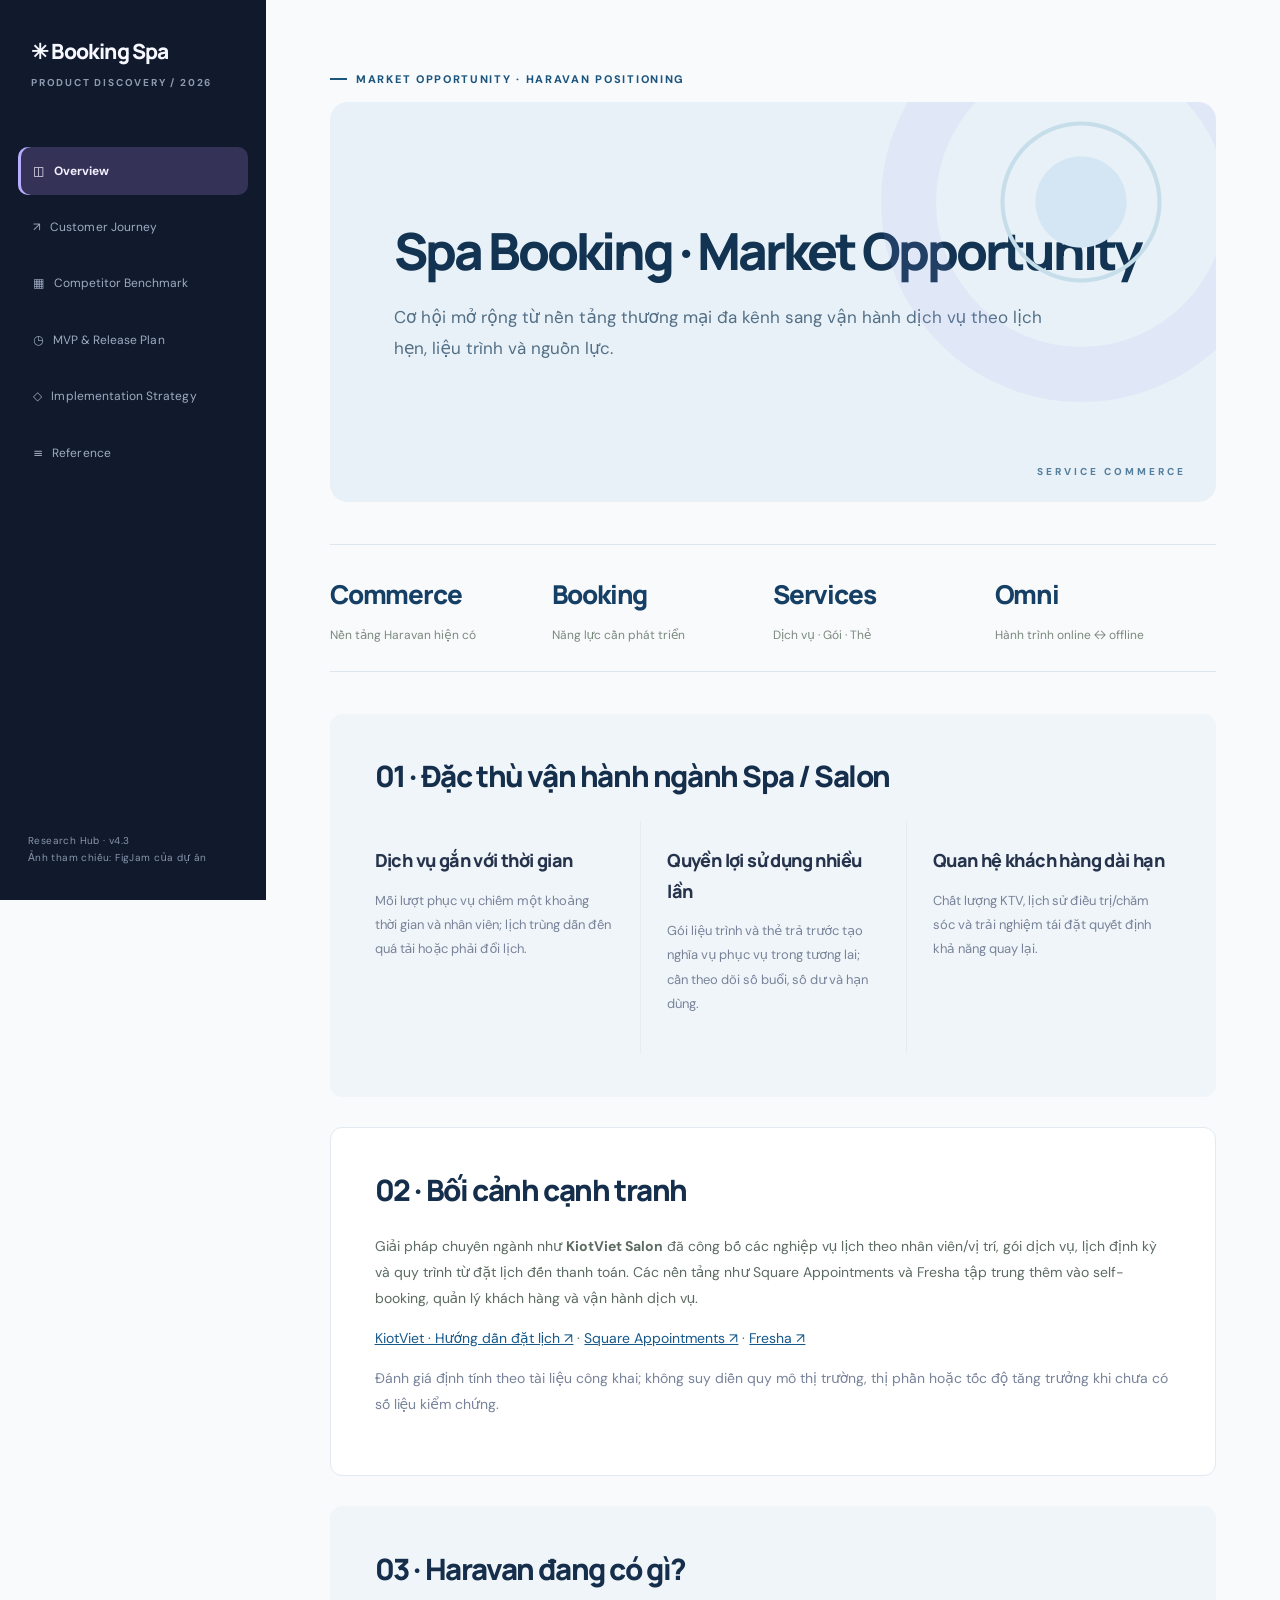
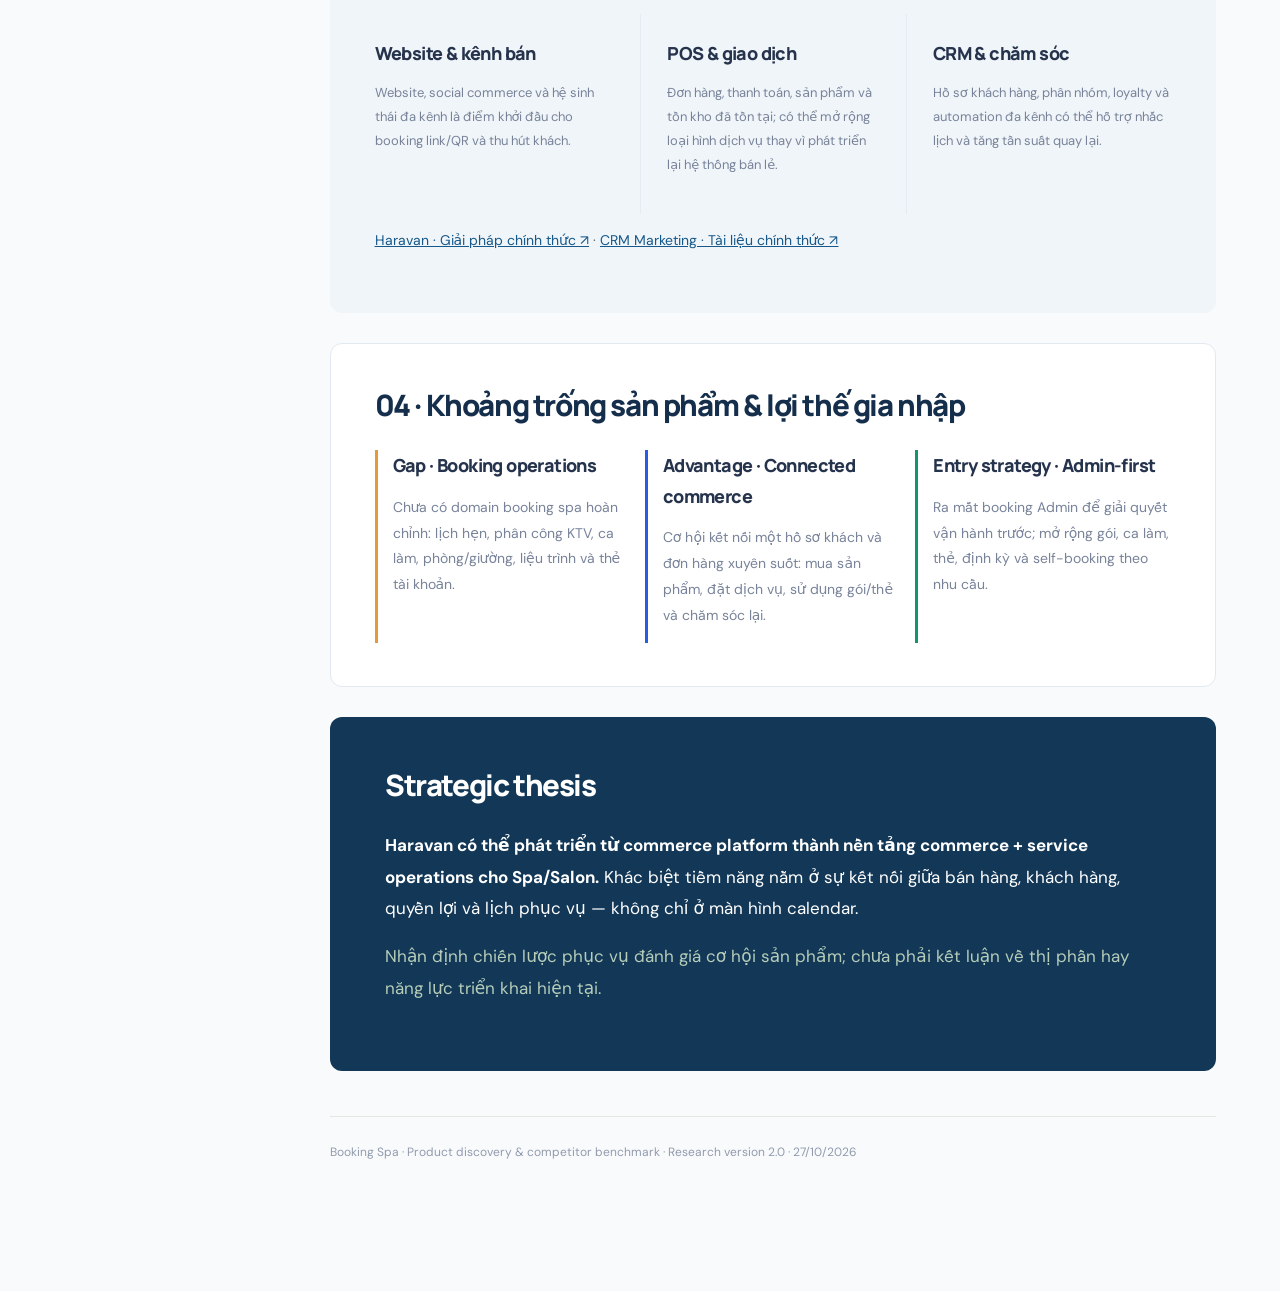
==== commit 509e71e8: "Add Implementation Strategy with Haravan reuse-extend-build capability map and phase dependencies" ====
--- a/index.html
+++ b/index.html
@@ -129,10 +129,11 @@
 .notice{background:#eaf2f8;border-left-color:#2c6e9f;color:#315f7f}
 .btn-source{background:#164b77}.btn-source:hover{background:#103958}
 .modal-close{background:#eef3f7}
-</style><style id="square-benchmark-v4-2">.competitor-tabs{display:flex;gap:12px;margin:34px 0 18px}.competitor-tab{background:#fff;border:1px solid #dce6ef;border-radius:12px;padding:20px 26px;min-width:220px;text-align:left;color:#243b52;transition:.2s}.competitor-tab b{display:block;font-family:Manrope,sans-serif;font-size:17px;letter-spacing:-.5px}.competitor-tab small{display:block;color:#8090a0;font-size:11px;margin-top:5px}.competitor-tab.active{border-color:#204e76;background:#edf4f9;box-shadow:inset 0 -3px 0 #204e76}.competitor-tab:hover{border-color:#9eb9d0}.benchmark-context{font-size:13px;color:#718294;max-width:850px;line-height:1.7}.square-preview{width:100%;height:100%;min-height:195px;display:flex;flex-direction:column;align-items:flex-start;justify-content:center;gap:12px;padding:28px;background:#eaf0f5;color:#234c6c}.square-preview .square-symbol{font-size:47px;line-height:1;font-weight:400;color:#22557e}.square-preview span:not(.square-symbol){font-size:10px;letter-spacing:2.1px;font-weight:800;color:#708ba1}.square-preview strong{font-family:Manrope,sans-serif;font-size:21px;letter-spacing:-.7px}.modal-content .square-preview{min-height:340px;border-radius:12px}.modal-content .square-preview .square-symbol{font-size:72px}@media(max-width:700px){.competitor-tabs{gap:8px}.competitor-tab{min-width:0;flex:1;padding:14px 12px}.competitor-tab b{font-size:13px}.competitor-tab small{font-size:10px}}</style></head><body><div class="shell"><aside class="side"><div class="logo">✳ Booking Spa</div><div class="sub">PRODUCT DISCOVERY / 2026</div><button class="nav active" data-tab="overview">◫ &nbsp; Overview</button><button class="nav" data-tab="journey">↗ &nbsp; Customer Journey</button><button class="nav" data-tab="benchmark">▦ &nbsp; Competitor Benchmark</button><button class="nav" data-tab="roadmap">◷ &nbsp; MVP & Release Plan</button><button class="nav" data-tab="sources">≡ &nbsp; Reference</button><div class="sidefoot">Research Hub · v4.2<br>Ảnh tham chiếu: FigJam của dự án</div></aside><main class="main">
+</style><style id="square-benchmark-v4-2">.competitor-tabs{display:flex;gap:12px;margin:34px 0 18px}.competitor-tab{background:#fff;border:1px solid #dce6ef;border-radius:12px;padding:20px 26px;min-width:220px;text-align:left;color:#243b52;transition:.2s}.competitor-tab b{display:block;font-family:Manrope,sans-serif;font-size:17px;letter-spacing:-.5px}.competitor-tab small{display:block;color:#8090a0;font-size:11px;margin-top:5px}.competitor-tab.active{border-color:#204e76;background:#edf4f9;box-shadow:inset 0 -3px 0 #204e76}.competitor-tab:hover{border-color:#9eb9d0}.benchmark-context{font-size:13px;color:#718294;max-width:850px;line-height:1.7}.square-preview{width:100%;height:100%;min-height:195px;display:flex;flex-direction:column;align-items:flex-start;justify-content:center;gap:12px;padding:28px;background:#eaf0f5;color:#234c6c}.square-preview .square-symbol{font-size:47px;line-height:1;font-weight:400;color:#22557e}.square-preview span:not(.square-symbol){font-size:10px;letter-spacing:2.1px;font-weight:800;color:#708ba1}.square-preview strong{font-family:Manrope,sans-serif;font-size:21px;letter-spacing:-.7px}.modal-content .square-preview{min-height:340px;border-radius:12px}.modal-content .square-preview .square-symbol{font-size:72px}@media(max-width:700px){.competitor-tabs{gap:8px}.competitor-tab{min-width:0;flex:1;padding:14px 12px}.competitor-tab b{font-size:13px}.competitor-tab small{font-size:10px}}</style><style id="implementation-strategy-v4-3">.implementation-summary{display:grid;grid-template-columns:repeat(3,minmax(0,1fr));gap:14px;margin:38px 0 22px}.implementation-summary>div{padding:31px 29px;background:#eaf1f7;border-radius:12px}.implementation-summary>div:nth-child(2){background:#f0f3f6}.implementation-summary>div:nth-child(3){background:#e4edf5}.implementation-summary span,.implementation-section-heading span,.implementation-architecture span{display:block;color:#57718b;font-size:10px;letter-spacing:1.6px;font-weight:800}.implementation-summary strong{display:block;font-family:Manrope,sans-serif;font-size:27px;color:#153b5e;letter-spacing:-1px;margin:14px 0 10px}.implementation-summary p{font-size:13px;line-height:1.8;color:#5d7081;margin:0}.implementation-note{background:#163b5e;color:#d9e9f5;padding:27px 32px;border-radius:12px;margin:22px 0 62px}.implementation-note strong{color:#fff;font-family:Manrope,sans-serif;font-size:17px}.implementation-note p{margin:8px 0 0;line-height:1.85;font-size:13px}.implementation-note b{color:white}.implementation-section-heading{display:flex;align-items:end;justify-content:space-between;gap:24px;margin:50px 0 24px}.implementation-section-heading h2{margin:10px 0 0}.implementation-section-heading>p{font-size:12px;color:#768697;max-width:370px;margin:0}.capability-grid{display:grid;grid-template-columns:repeat(2,minmax(0,1fr));gap:17px}.capability-card{border:1px solid #e1e9f0;background:#fff;border-radius:12px;padding:26px 29px}.capability-meta{display:flex;align-items:center;gap:8px}.capability-index{color:#a2b0bd;font-size:11px;font-weight:700;margin-right:auto}.capability-type{font-size:10px;font-weight:800;color:#285d7c;background:#e8f1f7;border-radius:5px;padding:5px 8px}.capability-type.new{background:#dce9f4;color:#16476d}.capability-type.extend{background:#eff2f6;color:#586d82}.capability-phase{font-size:10px;font-weight:800;color:#71869a}.capability-card h3{font-size:19px;line-height:1.4;margin:19px 0 21px;color:#173b59}.capability-copy label{display:block;color:#466b87;font-size:10px;text-transform:uppercase;letter-spacing:1px;font-weight:800;margin:15px 0 4px}.capability-copy p{color:#647589;font-size:12px;line-height:1.85;margin:0}.implementation-phases{border-top:1px solid #dbe5ee}.implementation-phase{display:grid;grid-template-columns:80px minmax(0,1fr);gap:25px;padding:31px 0;border-bottom:1px solid #dbe5ee}.implementation-phase-id{font-family:Manrope,sans-serif;font-size:34px;font-weight:800;color:#1a537b;letter-spacing:-1px}.implementation-phase h3{font-size:21px;margin:0 0 12px}.implementation-phase p{font-size:13px;color:#66798a;line-height:1.85;margin:9px 0}.implementation-phase .implementation-flow{font-weight:700;color:#2e536f}.implementation-acceptance{background:#eaf2f8;padding:14px 18px;border-radius:8px;color:#3e627d;font-size:12px;margin-top:17px;line-height:1.75}.implementation-architecture{display:grid;grid-template-columns:1fr 50px 1fr;gap:12px;align-items:center;margin:24px 0}.implementation-architecture>div:not(.implementation-arrow){background:#fff;border:1px solid #dce6ee;border-radius:12px;padding:29px;display:flex;flex-direction:column;gap:12px}.implementation-architecture strong{font-size:13px;color:#1d4260;border-bottom:1px solid #e8edf1;padding-bottom:8px}.implementation-arrow{text-align:center;color:#2c6187;font-size:27px}.implementation-caveat{background:#edf3f8;color:#4e667a;margin:25px 0}.implementation-caveat strong{color:#173e5e}@media(max-width:850px){.implementation-summary{grid-template-columns:1fr}.capability-grid{grid-template-columns:1fr}.implementation-section-heading{display:block}.implementation-section-heading>p{margin-top:12px}.implementation-architecture{grid-template-columns:1fr}.implementation-arrow{transform:rotate(90deg)}.implementation-phase{grid-template-columns:55px 1fr;gap:12px}.implementation-phase-id{font-size:26px}}</style></head><body><div class="shell"><aside class="side"><div class="logo">✳ Booking Spa</div><div class="sub">PRODUCT DISCOVERY / 2026</div><button class="nav active" data-tab="overview">◫ &nbsp; Overview</button><button class="nav" data-tab="journey">↗ &nbsp; Customer Journey</button><button class="nav" data-tab="benchmark">▦ &nbsp; Competitor Benchmark</button><button class="nav" data-tab="roadmap">◷ &nbsp; MVP & Release Plan</button><button class="nav" data-tab="implementation">◇ &nbsp; Implementation Strategy</button><button class="nav" data-tab="sources">≡ &nbsp; Reference</button><div class="sidefoot">Research Hub · v4.3<br>Ảnh tham chiếu: FigJam của dự án</div></aside><main class="main">
 <section class="section active" id="overview"><div class="eyebrow">Market opportunity · Haravan positioning</div><div class="top"><div><h1>Spa Booking · Market Opportunity</h1><p class="intro">Cơ hội mở rộng từ nền tảng thương mại đa kênh sang vận hành dịch vụ theo lịch hẹn, liệu trình và nguồn lực.</p></div><span class="badge">PRODUCT STRATEGY · 2026</span></div><div class="stats"><div class="stat"><strong>Commerce</strong><small>Nền tảng Haravan hiện có</small></div><div class="stat"><strong>Booking</strong><small>Năng lực cần phát triển</small></div><div class="stat"><strong>Services</strong><small>Dịch vụ · Gói · Thẻ</small></div><div class="stat"><strong>Omni</strong><small>Hành trình online ↔ offline</small></div></div><div class="panel"><h2>01 · Đặc thù vận hành ngành Spa / Salon</h2><div class="cards"><div><h3>Dịch vụ gắn với thời gian</h3><p class="muted">Mỗi lượt phục vụ chiếm một khoảng thời gian và nhân viên; lịch trùng dẫn đến quá tải hoặc phải đổi lịch.</p></div><div><h3>Quyền lợi sử dụng nhiều lần</h3><p class="muted">Gói liệu trình và thẻ trả trước tạo nghĩa vụ phục vụ trong tương lai; cần theo dõi số buổi, số dư và hạn dùng.</p></div><div><h3>Quan hệ khách hàng dài hạn</h3><p class="muted">Chất lượng KTV, lịch sử điều trị/chăm sóc và trải nghiệm tái đặt quyết định khả năng quay lại.</p></div></div></div><div class="panel"><h2>02 · Bối cảnh cạnh tranh</h2><p>Giải pháp chuyên ngành như <b>KiotViet Salon</b> đã công bố các nghiệp vụ lịch theo nhân viên/vị trí, gói dịch vụ, lịch định kỳ và quy trình từ đặt lịch đến thanh toán. Các nền tảng như Square Appointments và Fresha tập trung thêm vào self-booking, quản lý khách hàng và vận hành dịch vụ.</p><p><a target="_blank" rel="noopener" href="https://www.kiotviet.vn/huong-dan-su-dung-kiotviet/salon-dat-lich-hen/dat-lich-hen-new/">KiotViet · Hướng dẫn đặt lịch ↗</a> · <a target="_blank" rel="noopener" href="https://squareup.com/us/en/appointments">Square Appointments ↗</a> · <a target="_blank" rel="noopener" href="https://www.fresha.com/for-business/features">Fresha ↗</a></p><p class="muted">Đánh giá định tính theo tài liệu công khai; không suy diễn quy mô thị trường, thị phần hoặc tốc độ tăng trưởng khi chưa có số liệu kiểm chứng.</p></div><div class="panel"><h2>03 · Haravan đang có gì?</h2><div class="cards"><div><h3>Website & kênh bán</h3><p class="muted">Website, social commerce và hệ sinh thái đa kênh là điểm khởi đầu cho booking link/QR và thu hút khách.</p></div><div><h3>POS & giao dịch</h3><p class="muted">Đơn hàng, thanh toán, sản phẩm và tồn kho đã tồn tại; có thể mở rộng loại hình dịch vụ thay vì phát triển lại hệ thống bán lẻ.</p></div><div><h3>CRM & chăm sóc</h3><p class="muted">Hồ sơ khách hàng, phân nhóm, loyalty và automation đa kênh có thể hỗ trợ nhắc lịch và tăng tần suất quay lại.</p></div></div><p><a target="_blank" rel="noopener" href="https://www.haravan.com/">Haravan · Giải pháp chính thức ↗</a> · <a target="_blank" rel="noopener" href="https://help.haravan.com/docs/customers/intro-new-loyalty/bo-giai-phap-crm-marketing/">CRM Marketing · Tài liệu chính thức ↗</a></p></div><div class="panel"><h2>04 · Khoảng trống sản phẩm & lợi thế gia nhập</h2><div style="display:grid;grid-template-columns:repeat(auto-fit,minmax(240px,1fr));gap:14px"><div style="border-left:3px solid #e49b37;padding-left:15px"><h3>Gap · Booking operations</h3><p class="muted">Chưa có domain booking spa hoàn chỉnh: lịch hẹn, phân công KTV, ca làm, phòng/giường, liệu trình và thẻ tài khoản.</p></div><div style="border-left:3px solid #275de5;padding-left:15px"><h3>Advantage · Connected commerce</h3><p class="muted">Cơ hội kết nối một hồ sơ khách và đơn hàng xuyên suốt: mua sản phẩm, đặt dịch vụ, sử dụng gói/thẻ và chăm sóc lại.</p></div><div style="border-left:3px solid #13946d;padding-left:15px"><h3>Entry strategy · Admin-first</h3><p class="muted">Ra mắt booking Admin để giải quyết vận hành trước; mở rộng gói, ca làm, thẻ, định kỳ và self-booking theo nhu cầu.</p></div></div></div><div class="panel"><h2>Strategic thesis</h2><p><b>Haravan có thể phát triển từ commerce platform thành nền tảng commerce + service operations cho Spa/Salon.</b> Khác biệt tiềm năng nằm ở sự kết nối giữa bán hàng, khách hàng, quyền lợi và lịch phục vụ — không chỉ ở màn hình calendar.</p><p class="muted">Nhận định chiến lược phục vụ đánh giá cơ hội sản phẩm; chưa phải kết luận về thị phần hay năng lực triển khai hiện tại.</p></div></section>
 <section class="section" id="journey"><div class="eyebrow">Cross-functional experience</div><h1>Service Booking · End-to-End Journey</h1><p class="intro">Hành trình xuyên suốt bốn vai trò: Khách hàng, Lễ tân, Hệ thống và KTV/Quản lý. Trình tự thể hiện trạng thái mục tiêu; các phase mở rộng khả năng tự phục vụ và điều phối.</p><div class="panel"><div class="top"><h2>Swimlane · Booking → Service → Return</h2><span class="badge">TARGET JOURNEY</span></div><div class="journey-scroll"><div class="journey-map"><div class="journey-head"><b>ROLE / STAGE</b><b>01 · Nhu cầu</b><b>02 · Tạo lịch</b><b>03 · Kiểm tra</b><b>04 · Xác nhận</b><b>05 · Phục vụ</b><b>06 · Thanh toán</b><b>07 · Tái đặt</b></div><div class="journey-row"><b>Khách hàng</b><span>Tìm dịch vụ, chọn thời gian/KTV</span><span>Gửi yêu cầu qua lễ tân hoặc web/QR</span><span>Nhận slot thay thế nếu bận</span><span>Nhận xác nhận lịch</span><span>Đến spa, check-in</span><span>Thanh toán hoặc dùng gói/thẻ</span><span>Xem quyền lợi, đặt buổi tiếp</span></div><div class="journey-row"><b>Lễ tân</b><span>Tư vấn dịch vụ, thời lượng</span><span>Tạo booking trên Admin</span><span>Chọn nhân viên, xem lịch trùng</span><span>Chốt giờ và gửi xác nhận</span><span>Tiếp nhận, đổi trạng thái</span><span>Tạo/đối soát đơn hàng</span><span>Hẹn buổi tiếp theo</span></div><div class="journey-row"><b>Hệ thống</b><span>Đọc catalog & khách hàng</span><span>Ghi booking, liên kết khách</span><span>P1: lịch đã đặt → P2: thêm ca → P4: thêm tài nguyên</span><span>Giữ trạng thái và chống trùng</span><span>Ghi nhận lịch sử phục vụ</span><span>Ghi thanh toán, trừ buổi/số dư</span><span>Kiểm tra lịch định kỳ, nhắc lịch</span></div><div class="journey-row"><b>KTV / Quản lý</b><span>Quản lý năng lực dịch vụ</span><span>Xem lịch theo nhân viên</span><span>Xác nhận khả năng tiếp nhận</span><span>Chuẩn bị phòng/giường</span><span>Thực hiện và xác nhận hoàn tất</span><span>Đối soát buổi đã làm</span><span>Theo dõi công suất, lịch tiếp</span></div></div></div><p class="muted" style="font-size:12px;margin-top:12px">Cuộn ngang để xem toàn bộ các giai đoạn. Booking qua lễ tân hoạt động từ P1; web/QR là năng lực mở rộng. Kiểm tra ca từ P2, thẻ và định kỳ từ P3, tài nguyên nâng cao từ P4.</p></div><div class="panel"><h2>Những nhánh nghiệp vụ quan trọng</h2><div class="cards"><div><h3>Khách mới / khách cũ</h3><p class="muted">Khách mới tạo hồ sơ khi đặt lịch; khách cũ liên kết lịch sử, gói và thẻ đã mua.</p></div><div><h3>Nhân viên bận / không có ca</h3><p class="muted">P1 kiểm tra booking đã có. P2 bổ sung kiểm tra ca. Khi không phù hợp, lễ tân chọn nhân viên hoặc giờ khác.</p></div><div><h3>Dịch vụ lẻ / gói / thẻ</h3><p class="muted">Dịch vụ lẻ thanh toán qua đơn hàng; gói khấu trừ số buổi; thẻ khấu trừ số dư theo chính sách.</p></div><div><h3>Đổi / hủy / no-show</h3><p class="muted">Đổi lịch phải kiểm tra lại xung đột. Hủy hoặc no-show xử lý quyền lợi theo chính sách được cấu hình.</p></div><div><h3>Lịch định kỳ</h3><p class="muted">Tạo chuỗi lịch và kiểm tra từng buổi; các buổi không hợp lệ cần điều chỉnh trước khi xác nhận.</p></div><div><h3>Giám sát vận hành</h3><p class="muted">Quản lý xem lịch theo booking, khách hàng, nhân viên; mở rộng theo phòng/giường và công suất khi có dữ liệu.</p></div></div></div><div class="panel"><h2>Core domain relationships</h2><p><b>Customer → Booking → Service Session → Staff / Resource</b></p><p><b>Order → Order Item → Service / Package / Account Card → Entitlement Ledger → Service Session</b></p><p class="muted">Booking status, payment status và entitlement consumption là ba trạng thái độc lập. Sự kiện khấu trừ quyền lợi phải có quy tắc rõ ràng và lịch sử đối soát.</p></div></section>
 <section class="section" id="benchmark"><div class="eyebrow">Competitor intelligence</div><h1>Feature Benchmark</h1><p class="intro">Phân tích năng lực booking và vận hành dịch vụ của các nền tảng chuyên ngành. Mỗi tính năng gồm công dụng, thao tác, lợi ích, mối liên kết nghiệp vụ và nguồn xác minh.</p><div class="competitor-tabs" role="tablist" aria-label="Chọn đối thủ"><button class="competitor-tab active" id="tabKiot" role="tab" aria-selected="true" onclick="setCompetitor('kiot')"><b>KiotViet</b><small>Salon & Spa · Vietnam</small></button><button class="competitor-tab" id="tabSquare" role="tab" aria-selected="false" onclick="setCompetitor('square')"><b>Square Appointments</b><small>Service commerce · Global</small></button></div><div class="benchmark-context" id="benchmarkContext">Phân tích KiotViet Salon theo tài liệu hướng dẫn và ảnh tham chiếu từ FigJam.</div><div class="toolbar"><input id="search" placeholder="Tìm tính năng, nghiệp vụ..." oninput="render()"><select id="phase" onchange="render()"><option value="">Tất cả phase</option><option>P1</option><option>P2</option><option>P3</option><option>P4</option><option>Existing</option></select><select id="proof" onchange="render()"><option value="">Tất cả nguồn xác minh</option><option>Đã xác minh</option><option>Ảnh FigJam</option><option>Tài liệu Square</option></select></div><div class="cards" id="cards"></div><p class="muted" id="benchmarkFootnote" style="font-size:12px;margin-top:20px">Ảnh KiotViet được sử dụng làm tư liệu tham chiếu. Tính năng có thể thay đổi theo phiên bản sản phẩm.</p></section>
 <section class="section" id="roadmap"><div class="eyebrow">Spa Booking · Product release strategy</div><h1>Journey & MVP Release Plan</h1><p class="intro">Lộ trình triển khai theo từng nhóm năng lực. Mỗi phase có phạm vi nghiệp vụ rõ ràng, mức ưu tiên và kịch bản sử dụng hoàn chỉnh cho spa.</p><div class="panel" style="margin:18px 0 25px"><div class="eyebrow">01 · End-to-end journey</div><h2>Journey vận hành chính</h2><p class="muted">Luồng xuyên suốt từ thiết lập dịch vụ đến hoàn tất lượt phục vụ và quay lại. Các phase mở rộng năng lực trên cùng một hành trình, không tạo quy trình rời rạc.</p><div style="display:grid;grid-template-columns:repeat(auto-fit,minmax(165px,1fr));gap:10px;margin-top:18px"><div style="background:#f5f7fb;border:1px solid #e4e9f2;border-radius:12px;padding:15px;min-height:142px"><span class="badge">01 · P1</span><h3 style="margin-top:12px">Thiết lập</h3><p style="font-size:12px;color:#657082">Dịch vụ · KTV · phòng/giường</p></div><div style="background:#f5f7fb;border:1px solid #e4e9f2;border-radius:12px;padding:15px;min-height:142px"><span class="badge">02 · P1</span><h3 style="margin-top:12px">Tiếp nhận nhu cầu</h3><p style="font-size:12px;color:#657082">Khách chọn dịch vụ và thời gian</p></div><div style="background:#f5f7fb;border:1px solid #e4e9f2;border-radius:12px;padding:15px;min-height:142px"><span class="badge">03 · P1–P4</span><h3 style="margin-top:12px">Kiểm tra khả dụng</h3><p style="font-size:12px;color:#657082">Booking hiện có → bổ sung ca làm → tài nguyên</p></div><div style="background:#f5f7fb;border:1px solid #e4e9f2;border-radius:12px;padding:15px;min-height:142px"><span class="badge">04 · P1</span><h3 style="margin-top:12px">Xác nhận lịch</h3><p style="font-size:12px;color:#657082">Tạo lịch · gán nhân viên · thông báo</p></div><div style="background:#f5f7fb;border:1px solid #e4e9f2;border-radius:12px;padding:15px;min-height:142px"><span class="badge">05 · P1</span><h3 style="margin-top:12px">Thực hiện dịch vụ</h3><p style="font-size:12px;color:#657082">Khách đến · check-in · hoàn tất</p></div><div style="background:#f5f7fb;border:1px solid #e4e9f2;border-radius:12px;padding:15px;min-height:142px"><span class="badge">06 · P1–P3</span><h3 style="margin-top:12px">Giao dịch &amp; quyền lợi</h3><p style="font-size:12px;color:#657082">Đơn hàng · gói buổi · thẻ tài khoản</p></div><div style="background:#f5f7fb;border:1px solid #e4e9f2;border-radius:12px;padding:15px;min-height:142px"><span class="badge">07 · P3–P4</span><h3 style="margin-top:12px">Quay lại sử dụng</h3><p style="font-size:12px;color:#657082">Lịch định kỳ · tự đặt lịch · chăm sóc</p></div></div><p style="margin-top:16px"><b>Nguyên tắc:</b> Booking được tạo trước hoặc sau giao dịch mua. Với dịch vụ lẻ, khách có thể thanh toán theo đơn hàng; với gói và thẻ, hệ thống ghi nhận quyền lợi đã mua và khấu trừ theo sự kiện sử dụng.</p></div><div class="eyebrow" style="margin-top:32px">02 · Feature prioritization</div><h2>Phân rã tính năng theo phase</h2><p class="muted">Tính năng được phân nhóm theo nghiệp vụ và mức độ ưu tiên Must have / Should have / Nice to have.</p><div class="panel" style="margin:22px 0"><div class="eyebrow">Phase 01</div><h2>Admin Booking</h2><p class="intro"><b>Giá trị sử dụng:</b> Spa tiếp nhận khách, tạo lịch, phân công nhân viên và hoàn tất lượt phục vụ ngay trên Admin.</p><div style="display:grid;grid-template-columns:repeat(auto-fit,minmax(250px,1fr));gap:12px;margin-top:18px"><div style="border:1px solid #e5e7eb;border-radius:11px;padding:17px;background:#fff"><span class="tag" style="background:#e7f5ed;color:#18794e">Must have</span><h3 style="margin-top:12px">Thiết lập nghiệp vụ</h3><ul style="padding-left:18px;color:#4b5563"><li style="margin:8px 0">Tạo loại hàng hóa Dịch vụ; giá bán, thời lượng</li><li style="margin:8px 0">Khai báo phòng, giường dưới dạng danh mục tài nguyên</li><li style="margin:8px 0">Thiết lập nhân viên có thể nhận lịch</li></ul></div><div style="border:1px solid #e5e7eb;border-radius:11px;padding:17px;background:#fff"><span class="tag" style="background:#e7f5ed;color:#18794e">Must have</span><h3 style="margin-top:12px">Đặt lịch &amp; kiểm tra trùng</h3><ul style="padding-left:18px;color:#4b5563"><li style="margin:8px 0">Lễ tân tạo, đổi, hủy lịch; chọn khách, dịch vụ, thời gian, nhân viên</li><li style="margin:8px 0">Kiểm tra trùng giờ dựa trên các booking hiện có của nhân viên</li><li style="margin:8px 0">Cho phép nhân viên nhận lịch mà chưa cần khai báo ca làm việc</li></ul></div><div style="border:1px solid #e5e7eb;border-radius:11px;padding:17px;background:#fff"><span class="tag" style="background:#e7f5ed;color:#18794e">Must have</span><h3 style="margin-top:12px">Theo dõi &amp; thực hiện</h3><ul style="padding-left:18px;color:#4b5563"><li style="margin:8px 0">Xem lịch theo booking, theo khách hàng, theo nhân viên</li><li style="margin:8px 0">Trạng thái lịch: đã đặt, khách đến, đang thực hiện, hoàn tất, hủy</li><li style="margin:8px 0">Liên kết lịch với bán dịch vụ lẻ và thanh toán qua luồng đơn hàng hiện có</li></ul></div><div style="border:1px solid #e5e7eb;border-radius:11px;padding:17px;background:#fff"><span class="tag" style="background:#eaf0ff;color:#275de5">Should have</span><h3 style="margin-top:12px">Hỗ trợ vận hành</h3><ul style="padding-left:18px;color:#4b5563"><li style="margin:8px 0">Ghi chú booking và lịch sử thay đổi</li><li style="margin:8px 0">Cảnh báo trùng giờ rõ ràng khi đổi nhân viên hoặc thời gian</li></ul></div></div><div style="margin-top:16px;background:#f1f6ff;border-radius:9px;padding:13px 15px;color:#27457a"><b>Tiêu chí nghiệm thu:</b> Lễ tân tiếp nhận một khách, tạo lịch, gán nhân viên, kiểm tra trùng, phục vụ và ghi nhận thanh toán; ba góc nhìn lịch hiển thị nhất quán.</div></div><div class="panel" style="margin:22px 0"><div class="eyebrow">Phase 02</div><h2>Gói dịch vụ &amp; lịch làm việc</h2><p class="intro"><b>Giá trị sử dụng:</b> Spa bán gói liệu trình, theo dõi số buổi và đặt lịch theo ca làm việc thực tế.</p><div style="display:grid;grid-template-columns:repeat(auto-fit,minmax(250px,1fr));gap:12px;margin-top:18px"><div style="border:1px solid #e5e7eb;border-radius:11px;padding:17px;background:#fff"><span class="tag" style="background:#e7f5ed;color:#18794e">Must have</span><h3 style="margin-top:12px">Gói dịch vụ</h3><ul style="padding-left:18px;color:#4b5563"><li style="margin:8px 0">Tạo loại hàng hóa Gói dịch vụ; giá, số buổi, dịch vụ áp dụng, hạn sử dụng</li><li style="margin:8px 0">Bán gói qua đơn hàng và gắn quyền lợi với khách hàng</li></ul></div><div style="border:1px solid #e5e7eb;border-radius:11px;padding:17px;background:#fff"><span class="tag" style="background:#e7f5ed;color:#18794e">Must have</span><h3 style="margin-top:12px">Quyền lợi đã mua</h3><ul style="padding-left:18px;color:#4b5563"><li style="margin:8px 0">Theo dõi số buổi còn lại, đã sử dụng, hạn dùng</li><li style="margin:8px 0">Khấu trừ buổi khi hoàn tất; hỗ trợ hoàn tác có lịch sử</li></ul></div><div style="border:1px solid #e5e7eb;border-radius:11px;padding:17px;background:#fff"><span class="tag" style="background:#e7f5ed;color:#18794e">Must have</span><h3 style="margin-top:12px">Ca làm việc &amp; lịch trống</h3><ul style="padding-left:18px;color:#4b5563"><li style="margin:8px 0">Cấu hình ca làm việc cho từng nhân viên</li><li style="margin:8px 0">Tính khả dụng dựa trên ca làm việc và các booking đã đặt</li><li style="margin:8px 0">Cảnh báo ngoài ca, trùng giờ hoặc không đủ thời lượng</li></ul></div><div style="border:1px solid #e5e7eb;border-radius:11px;padding:17px;background:#fff"><span class="tag" style="background:#eaf0ff;color:#275de5">Should have</span><h3 style="margin-top:12px">Tối ưu thao tác</h3><ul style="padding-left:18px;color:#4b5563"><li style="margin:8px 0">Gợi ý slot khác khi nhân viên bận</li><li style="margin:8px 0">Lọc lịch theo ca và nhân viên</li></ul></div></div><div style="margin-top:16px;background:#f1f6ff;border-radius:9px;padding:13px 15px;color:#27457a"><b>Tiêu chí nghiệm thu:</b> Spa bán gói, đặt lịch sử dụng buổi thuộc gói, kiểm tra ca và booking, hoàn tất buổi và cập nhật số buổi còn lại chính xác.</div></div><div class="panel" style="margin:22px 0"><div class="eyebrow">Phase 03</div><h2>Thẻ tài khoản &amp; lịch định kỳ</h2><p class="intro"><b>Giá trị sử dụng:</b> Spa quản lý khoản trả trước và sắp xếp chuỗi lịch sử dụng dịch vụ.</p><div style="display:grid;grid-template-columns:repeat(auto-fit,minmax(250px,1fr));gap:12px;margin-top:18px"><div style="border:1px solid #e5e7eb;border-radius:11px;padding:17px;background:#fff"><span class="tag" style="background:#e7f5ed;color:#18794e">Must have</span><h3 style="margin-top:12px">Thẻ tài khoản</h3><ul style="padding-left:18px;color:#4b5563"><li style="margin:8px 0">Tạo loại hàng hóa Thẻ tài khoản; mệnh giá, giá bán, hạn dùng, phạm vi áp dụng</li><li style="margin:8px 0">Bán thẻ, quản lý số dư và lịch sử giao dịch</li></ul></div><div style="border:1px solid #e5e7eb;border-radius:11px;padding:17px;background:#fff"><span class="tag" style="background:#e7f5ed;color:#18794e">Must have</span><h3 style="margin-top:12px">Thanh toán bằng thẻ</h3><ul style="padding-left:18px;color:#4b5563"><li style="margin:8px 0">Áp dụng số dư thẻ cho dịch vụ đủ điều kiện</li><li style="margin:8px 0">Khấu trừ, hoàn tác và đối soát số dư</li></ul></div><div style="border:1px solid #e5e7eb;border-radius:11px;padding:17px;background:#fff"><span class="tag" style="background:#e7f5ed;color:#18794e">Must have</span><h3 style="margin-top:12px">Booking định kỳ</h3><ul style="padding-left:18px;color:#4b5563"><li style="margin:8px 0">Tạo lịch lặp theo ngày/tuần/tháng</li><li style="margin:8px 0">Kiểm tra ca làm và lịch đã đặt cho từng buổi</li><li style="margin:8px 0">Hiển thị các buổi bị xung đột để điều chỉnh trước khi xác nhận</li></ul></div><div style="border:1px solid #e5e7eb;border-radius:11px;padding:17px;background:#fff"><span class="tag" style="background:#eaf0ff;color:#275de5">Should have</span><h3 style="margin-top:12px">Quản lý chuỗi</h3><ul style="padding-left:18px;color:#4b5563"><li style="margin:8px 0">Sửa riêng một buổi hoặc các buổi tiếp theo</li><li style="margin:8px 0">Nhắc lịch theo chuỗi</li></ul></div></div><div style="margin-top:16px;background:#f1f6ff;border-radius:9px;padding:13px 15px;color:#27457a"><b>Tiêu chí nghiệm thu:</b> Spa bán thẻ, sử dụng thẻ để thanh toán và đối soát số dư; tạo chuỗi lịch không xác nhận nhầm các buổi bị trùng.</div></div><div class="panel" style="margin:22px 0"><div class="eyebrow">Phase 04</div><h2>Điều phối nâng cao &amp; trải nghiệm</h2><p class="intro"><b>Giá trị sử dụng:</b> Spa vận hành nhiều tài nguyên đồng thời và cá nhân hóa trải nghiệm khách hàng.</p><div style="display:grid;grid-template-columns:repeat(auto-fit,minmax(250px,1fr));gap:12px;margin-top:18px"><div style="border:1px solid #e5e7eb;border-radius:11px;padding:17px;background:#fff"><span class="tag" style="background:#f2f3f5;color:#64748b">Nice to have</span><h3 style="margin-top:12px">Cá nhân hóa nhân viên</h3><ul style="padding-left:18px;color:#4b5563"><li style="margin:8px 0">Chọn KTV yêu thích</li><li style="margin:8px 0">Gợi ý KTV thay thế, luân phiên hoặc phụ phí lựa chọn</li></ul></div><div style="border:1px solid #e5e7eb;border-radius:11px;padding:17px;background:#fff"><span class="tag" style="background:#f2f3f5;color:#64748b">Nice to have</span><h3 style="margin-top:12px">Điều phối tài nguyên</h3><ul style="padding-left:18px;color:#4b5563"><li style="margin:8px 0">Kiểm tra xung đột phòng, giường, thiết bị theo lịch</li><li style="margin:8px 0">Gán và thay đổi tài nguyên; cấu hình buffer giữa các buổi</li><li style="margin:8px 0">Gợi ý tài nguyên phù hợp theo dịch vụ</li></ul></div><div style="border:1px solid #e5e7eb;border-radius:11px;padding:17px;background:#fff"><span class="tag" style="background:#eaf0ff;color:#275de5">Should have</span><h3 style="margin-top:12px">Kênh tự đặt lịch</h3><ul style="padding-left:18px;color:#4b5563"><li style="margin:8px 0">Trang đặt lịch trên web/mobile qua booking link hoặc QR</li><li style="margin:8px 0">Khách tự chọn dịch vụ, slot, nhân viên; đồng bộ với Admin</li><li style="margin:8px 0">Xác nhận, đổi/hủy lịch theo chính sách</li></ul></div><div style="border:1px solid #e5e7eb;border-radius:11px;padding:17px;background:#fff"><span class="tag" style="background:#f2f3f5;color:#64748b">Nice to have</span><h3 style="margin-top:12px">Phân tích vận hành</h3><ul style="padding-left:18px;color:#4b5563"><li style="margin:8px 0">Báo cáo công suất KTV, phòng/giường và tỷ lệ hủy/no-show</li><li style="margin:8px 0">Gợi ý lịch thay thế theo nguồn lực còn trống</li></ul></div></div><div style="margin-top:16px;background:#f1f6ff;border-radius:9px;padding:13px 15px;color:#27457a"><b>Tiêu chí nghiệm thu:</b> Khách tự đặt lịch qua web/QR; spa điều phối được KTV và phòng/giường không trùng, xử lý thay đổi mà không ảnh hưởng lịch đã xác nhận.</div></div><div class="panel"><h2>Năng lực Haravan được kế thừa</h2><p>Hệ thống tiếp tục sử dụng quản lý sản phẩm, bán hàng, đơn hàng, tồn kho và kiểm kê hiện có. Phạm vi phát triển mới tập trung vào <b>Dịch vụ, Gói dịch vụ, Thẻ tài khoản, Booking và quản lý nguồn lực</b>, tích hợp với các luồng giao dịch sẵn có.</p></div></section>
+<section class="section" id="implementation"><div class="eyebrow">Solution architecture · Build vs reuse</div><h1>Implementation Strategy</h1><p class="intro">Bản đồ năng lực cần có để hiện thực hóa từng MVP trên nền tảng Haravan. Ưu tiên kế thừa commerce core, chỉ mở rộng hoặc xây mới các nghiệp vụ thực sự đặc thù của spa.</p><div class="implementation-summary"><div><span>01 / FOUNDATION</span><strong>Reuse</strong><p>Tận dụng commerce core: SKU, giá, khách hàng, POS, order, tồn kho, chi nhánh.</p></div><div><span>02 / ADAPTATION</span><strong>Extend</strong><p>Mở rộng dữ liệu và luồng giao dịch cho dịch vụ, gói và thẻ trả trước.</p></div><div><span>03 / NEW DOMAIN</span><strong>Build New</strong><p>Booking, availability, quyền lợi, ledger và điều phối tài nguyên.</p></div></div><div class="implementation-note"><strong>Nguyên tắc thiết kế</strong><p>Booking ghi nhận cam kết về <b>thời gian & nguồn lực</b>; Order ghi nhận <b>giao dịch bán hàng</b>; Entitlement ghi nhận <b>quyền sử dụng đã mua</b>. Ba đối tượng liên kết nhưng có trạng thái và vòng đời riêng.</p></div><div class="implementation-section-heading"><div><span>01 · CAPABILITY MAP</span><h2>Reuse, Extend or Build New?</h2></div><p>Đánh giá sơ bộ theo năng lực sản phẩm; cần xác minh API, data model và phạm vi hỗ trợ thực tế trước khi chốt effort.</p></div><div class="capability-grid"><article class="capability-card"><div class="capability-meta"><span class="capability-index">01</span><span class="capability-type reuse">Reuse</span><span class="capability-phase">P1</span></div><h3>Catalog & SKU</h3><div class="capability-copy"><label>Existing foundation</label><p>Sản phẩm, SKU, barcode, tên, giá bán, nhóm sản phẩm, trạng thái kinh doanh</p><label>Implementation approach</label><p>Dùng catalog hiện có làm nguồn dữ liệu bán hàng; định danh SKU cho dịch vụ/gói/thẻ nếu phù hợp với mô hình item hiện tại.</p><label>Design consideration</label><p>Không đồng nhất SKU với booking ID; một SKU dịch vụ có thể xuất hiện trong nhiều booking.</p></div></article><article class="capability-card"><div class="capability-meta"><span class="capability-index">02</span><span class="capability-type extend">Reuse + Extend</span><span class="capability-phase">P1–P2</span></div><h3>Đơn vị tính & quy đổi</h3><div class="capability-copy"><label>Existing foundation</label><p>Đơn vị tính và quy tắc quy đổi hiện có</p><label>Implementation approach</label><p>Tái sử dụng đơn vị tính cho hàng hóa; định nghĩa riêng thời lượng dịch vụ (phút) và đơn vị quyền lợi gói (buổi).</p><label>Design consideration</label><p>Không dùng quy đổi đơn vị tồn kho để thay cho số buổi liệu trình.</p></div></article><article class="capability-card"><div class="capability-meta"><span class="capability-index">03</span><span class="capability-type extend">Reuse + Extend</span><span class="capability-phase">P1–P3</span></div><h3>Giá bán & bảng giá</h3><div class="capability-copy"><label>Existing foundation</label><p>Giá niêm yết, bảng giá, khuyến mãi theo sản phẩm/khách/chi nhánh</p><label>Implementation approach</label><p>Tận dụng cơ chế định giá khi bán dịch vụ/gói/thẻ; bổ sung điều kiện phạm vi sử dụng, giá KTV, phụ phí nếu cần.</p><label>Design consideration</label><p>Giá bán gói không đồng nghĩa giá trị quy đổi của từng lượt sử dụng.</p></div></article><article class="capability-card"><div class="capability-meta"><span class="capability-index">04</span><span class="capability-type extend">Reuse + Extend</span><span class="capability-phase">P1–P4</span></div><h3>Quản lý tồn kho</h3><div class="capability-copy"><label>Existing foundation</label><p>Kho, số lượng tồn, xuất/nhập và hàng hóa bán kèm</p><label>Implementation approach</label><p>Tiếp tục dùng tồn kho cho mỹ phẩm và vật tư; dịch vụ/gói/thẻ là loại không quản lý tồn kho. Xem xét xuất vật tư tiêu hao theo session ở phase nâng cao.</p><label>Design consideration</label><p>Không trừ tồn kho khi tạo booking; chỉ xử lý vật tư khi có sự kiện nghiệp vụ được xác định.</p></div></article><article class="capability-card"><div class="capability-meta"><span class="capability-index">05</span><span class="capability-type extend">Reuse + Extend</span><span class="capability-phase">P1–P3</span></div><h3>Hồ sơ khách hàng</h3><div class="capability-copy"><label>Existing foundation</label><p>Thông tin khách, lịch sử mua, định danh, nhóm khách</p><label>Implementation approach</label><p>Liên kết customer ID với booking, quyền lợi gói và thẻ; bổ sung lịch sử sử dụng dịch vụ và sở thích KTV.</p><label>Design consideration</label><p>Không tạo customer silo riêng cho spa; xử lý trùng khách theo quy tắc hiện hữu.</p></div></article><article class="capability-card"><div class="capability-meta"><span class="capability-index">06</span><span class="capability-type extend">Reuse + Extend</span><span class="capability-phase">P1–P3</span></div><h3>Đơn hàng & POS</h3><div class="capability-copy"><label>Existing foundation</label><p>Giỏ hàng, order, thanh toán, hoàn trả và giao dịch POS</p><label>Implementation approach</label><p>Bán dịch vụ/gói/thẻ bằng order item; liên kết booking với order và giao dịch; mở rộng cách sử dụng quyền lợi khi thanh toán.</p><label>Design consideration</label><p>Không coi booking được tạo là đã thanh toán; không khấu trừ gói khi chỉ giữ chỗ.</p></div></article><article class="capability-card"><div class="capability-meta"><span class="capability-index">07</span><span class="capability-type extend">Reuse + Extend</span><span class="capability-phase">P1–P2</span></div><h3>Chi nhánh & nhân sự</h3><div class="capability-copy"><label>Existing foundation</label><p>Chi nhánh và tài khoản nhân viên hiện có</p><label>Implementation approach</label><p>Ánh xạ nhân viên thành KTV có thể nhận dịch vụ; bổ sung kỹ năng, khả năng phục vụ và ca làm việc.</p><label>Design consideration</label><p>Tài khoản đăng nhập, nhân viên bán hàng và KTV có thể khác nhau; cần mô hình liên kết rõ.</p></div></article><article class="capability-card"><div class="capability-meta"><span class="capability-index">08</span><span class="capability-type extend">Reuse + Extend</span><span class="capability-phase">P3–P4</span></div><h3>CRM Marketing & thông báo</h3><div class="capability-copy"><label>Existing foundation</label><p>Hồ sơ/segment, kênh gửi tin và automation theo năng lực hiện hữu</p><label>Implementation approach</label><p>Phát sự kiện booking_created, booking_changed, session_completed, package_expiring để kích hoạt chăm sóc/nhắc lịch.</p><label>Design consideration</label><p>Kiểm tra consent, template, quota và điều kiện gửi theo kênh trước khi triển khai.</p></div></article><article class="capability-card"><div class="capability-meta"><span class="capability-index">09</span><span class="capability-type new">Build New / Extend</span><span class="capability-phase">P1</span></div><h3>Service product type</h3><div class="capability-copy"><label>Existing foundation</label><p>Catalog sản phẩm hiện có</p><label>Implementation approach</label><p>Bổ sung loại hình Dịch vụ: thời lượng, khả năng nhận lịch, điều kiện chi nhánh/KTV; bán qua POS nhưng không quản lý tồn kho.</p><label>Design consideration</label><p>Định nghĩa rõ product type, order item type và thời lượng booking; tránh tạo catalog thứ hai.</p></div></article><article class="capability-card"><div class="capability-meta"><span class="capability-index">10</span><span class="capability-type new">Build New</span><span class="capability-phase">P1</span></div><h3>Booking & session engine</h3><div class="capability-copy"><label>Existing foundation</label><p>Customer, service catalog, staff, branch</p><label>Implementation approach</label><p>Tạo booking, trạng thái, chỉnh sửa/hủy, kiểm tra trùng KTV theo booking hiện có; session/check-in/hoàn tất; xem lịch theo booking/khách/KTV.</p><label>Design consideration</label><p>Booking và service session cần phân biệt; không dùng order status làm booking status.</p></div></article><article class="capability-card"><div class="capability-meta"><span class="capability-index">11</span><span class="capability-type new">Build New</span><span class="capability-phase">P2</span></div><h3>Package entitlement</h3><div class="capability-copy"><label>Existing foundation</label><p>Service type, order item, customer</p><label>Implementation approach</label><p>Tạo loại Gói dịch vụ, số buổi, dịch vụ áp dụng, hạn dùng; sinh quyền lợi khi bán; ghi sổ sử dụng/hoàn buổi khi hoàn tất.</p><label>Design consideration</label><p>Cần ledger bất biến hoặc lịch sử điều chỉnh; tránh chỉ cập nhật số buổi còn lại.</p></div></article><article class="capability-card"><div class="capability-meta"><span class="capability-index">12</span><span class="capability-type new">Build New</span><span class="capability-phase">P2</span></div><h3>Staff shifts & availability</h3><div class="capability-copy"><label>Existing foundation</label><p>Staff/branch, booking engine</p><label>Implementation approach</label><p>Thiết lập ca lặp/ngoại lệ; tính slot trống từ ca làm, booking đã có và thời lượng dịch vụ.</p><label>Design consideration</label><p>P1 chỉ kiểm tra booking trùng; P2 mới có kiểm tra ngoài ca và ngày nghỉ.</p></div></article><article class="capability-card"><div class="capability-meta"><span class="capability-index">13</span><span class="capability-type new">Build New</span><span class="capability-phase">P3</span></div><h3>Prepaid account card</h3><div class="capability-copy"><label>Existing foundation</label><p>Customer, order, payment, service eligibility</p><label>Implementation approach</label><p>Tạo loại Thẻ tài khoản, giá trị, hạn, phạm vi; phát hành sau giao dịch, khấu trừ/hoàn và đối soát số dư.</p><label>Design consideration</label><p>Số dư thẻ là nghĩa vụ trả trước, không phải tồn kho hay điểm loyalty.</p></div></article><article class="capability-card"><div class="capability-meta"><span class="capability-index">14</span><span class="capability-type new">Build New</span><span class="capability-phase">P3</span></div><h3>Recurring booking</h3><div class="capability-copy"><label>Existing foundation</label><p>Booking engine, staff shifts, entitlement</p><label>Implementation approach</label><p>Tạo chuỗi ngày/tuần/tháng; kiểm tra từng occurrence; xử lý xung đột, chỉnh một lịch hoặc chuỗi.</p><label>Design consideration</label><p>Không tự xác nhận các occurrence có xung đột.</p></div></article><article class="capability-card"><div class="capability-meta"><span class="capability-index">15</span><span class="capability-type new">Build New</span><span class="capability-phase">P4</span></div><h3>Resource scheduling</h3><div class="capability-copy"><label>Existing foundation</label><p>Booking engine, staff availability</p><label>Implementation approach</label><p>Khai báo phòng/giường/thiết bị, năng lực phục vụ, thời gian buffer; kiểm tra chiếm dụng và điều phối.</p><label>Design consideration</label><p>Phòng/giường là tài nguyên theo thời gian, không phải tồn kho bán hàng.</p></div></article><article class="capability-card"><div class="capability-meta"><span class="capability-index">16</span><span class="capability-type new">Build New + Reuse</span><span class="capability-phase">P4</span></div><h3>Customer self-booking</h3><div class="capability-copy"><label>Existing foundation</label><p>Website/QR, customer, service, availability</p><label>Implementation approach</label><p>Trang web booking, lựa chọn dịch vụ/slot/KTV, xác nhận, đổi/hủy theo chính sách; đồng bộ tức thời về Admin.</p><label>Design consideration</label><p>Cùng dùng một booking engine với lễ tân; tránh hai nguồn lịch riêng.</p></div></article><article class="capability-card"><div class="capability-meta"><span class="capability-index">17</span><span class="capability-type extend">Reuse + Extend</span><span class="capability-phase">P4</span></div><h3>Analytics & reporting</h3><div class="capability-copy"><label>Existing foundation</label><p>Báo cáo doanh thu/đơn hàng, customer, staff</p><label>Implementation approach</label><p>Tái sử dụng dữ liệu giao dịch; bổ sung no-show, tỷ lệ lấp đầy, lượt gói đã dùng, số dư thẻ và công suất KTV.</p><label>Design consideration</label><p>Không dùng số đơn hàng làm số lượt phục vụ; cần event và metric riêng.</p></div></article></div><div class="implementation-section-heading"><div><span>02 · RELEASE DEPENDENCIES</span><h2>What each MVP needs</h2></div><p>Ưu tiên khả năng vận hành trọn vẹn của spa sau mỗi lần release.</p></div><div class="implementation-phases"><article class="implementation-phase"><div class="implementation-phase-id">P1</div><div><h3>Admin Booking</h3><p class="implementation-flow">Khách → Lễ tân tạo lịch → Kiểm tra KTV trùng → Check-in → Hoàn tất → Thu tiền</p><p>Reuse: catalog/SKU, khách hàng, POS, chi nhánh, nhân viên. Extend: service type, liên kết booking-order. New: booking engine, trạng thái và calendar.</p><div class="implementation-acceptance"><b>Release outcome</b> · Lễ tân tạo được lịch dịch vụ và thu tiền trên hệ thống hiện có, không cần ca làm việc.</div></div></article><article class="implementation-phase"><div class="implementation-phase-id">P2</div><div><h3>Packages & Shifts</h3><p class="implementation-flow">Bán gói → Phát sinh số buổi → Đặt lịch trong ca → Hoàn tất → Trừ buổi</p><p>Reuse: order, customer, catalog. Extend: bán gói qua POS. New: entitlement ledger, ca làm và availability.</p><div class="implementation-acceptance"><b>Release outcome</b> · Gói đã bán sử dụng được từng buổi; lịch ngoài ca hoặc trùng booking được cảnh báo.</div></div></article><article class="implementation-phase"><div class="implementation-phase-id">P3</div><div><h3>Prepaid & Recurring</h3><p class="implementation-flow">Bán thẻ → Ghi số dư → Tạo lịch định kỳ → Phục vụ → Khấu trừ/hoàn</p><p>Reuse: order/payment/customer. Extend: phương thức áp dụng quyền lợi. New: card ledger và recurring engine.</p><div class="implementation-acceptance"><b>Release outcome</b> · Số dư, số buổi và từng lịch định kỳ được kiểm tra/đối soát chính xác.</div></div></article><article class="implementation-phase"><div class="implementation-phase-id">P4</div><div><h3>Advanced Experience</h3><p class="implementation-flow">Khách tự đặt web/QR → Kiểm tra KTV & phòng → Phục vụ → Nhắc lịch & báo cáo</p><p>Reuse: website, CRM, báo cáo doanh thu. Extend: automation và phân tích. New: self-booking, resource engine, no-show/occupancy.</p><div class="implementation-acceptance"><b>Release outcome</b> · Khách tự đặt được; Admin và KTV nhận cùng dữ liệu, không overbook tài nguyên.</div></div></article></div><div class="implementation-section-heading"><div><span>03 · DATA & INTEGRATION</span><h2>Suggested domain boundaries</h2></div></div><div class="implementation-architecture"><div><span>COMMERCE CORE · REUSE</span><strong>Catalog / SKU</strong><strong>Customer</strong><strong>Order / POS / Payment</strong><strong>Inventory / Branch</strong></div><div class="implementation-arrow">↔</div><div><span>SPA DOMAIN · NEW</span><strong>Booking / Session</strong><strong>Staff Availability / Resources</strong><strong>Package & Card Ledger</strong><strong>Recurring / Self-booking</strong></div></div><div class="implementation-note implementation-caveat"><strong>Technical validation before development</strong><p>Xác minh sản phẩm không tồn kho và SKU dịch vụ có được hỗ trợ; API tạo order/POS; liên kết nhân viên–KTV; tính nhất quán của giao dịch và hoàn tiền; phân quyền dữ liệu chi nhánh; chính sách khấu trừ gói/thẻ; hiệu năng và cơ chế chống double-booking khi có nhiều người đặt cùng slot.</p></div></section>
 <section class="section" id="sources"><div class="eyebrow">Evidence & research</div><h1>Reference & Evidence</h1><div class="panel"><h3>KiotViet · Hướng dẫn đặt lịch hẹn</h3><p><a class="source" target="_blank" rel="noopener" href="https://www.kiotviet.vn/huong-dan-su-dung-kiotviet/salon-dat-lich-hen/dat-lich-hen-new/#ii-cac-thao-tac-co-ban">Hướng dẫn đặt lịch hẹn (KiotViet) ↗</a></p><p class="muted">Nguồn hướng dẫn công khai, dùng để đối chiếu thao tác booking.</p></div><div class="panel"><h3>FigJam · Spa Booking</h3><p><a class="source" target="_blank" rel="noopener" href="https://www.figma.com/board/gYByKBxfCl58G45jhNSGt4/Spa-Booking?node-id=52-629">Journey & product discovery ↗</a></p><p><a class="source" target="_blank" rel="noopener" href="https://www.figma.com/board/gYByKBxfCl58G45jhNSGt4/Spa-Booking?node-id=28-8">KiotViet screenshot collection ↗</a></p><p class="muted">Sáu ảnh chụp minh họa được trích từ bộ tư liệu nghiên cứu KiotViet trên FigJam. Các màn hình có thể thuộc những phiên bản khác nhau.</p></div><div class="panel"><h3>Benchmark mở rộng</h3><p><a target="_blank" rel="noopener" href="https://squareup.com/us/en/appointments">Square Appointments ↗</a> · <a target="_blank" rel="noopener" href="https://www.fresha.com/for-business/features">Fresha for Business ↗</a></p><p class="muted">Đối thủ tham khảo để phát triển hướng đi; không mặc định các tính năng của họ là tính năng KiotViet.</p></div><div class="notice">Ảnh chụp thuộc giao diện KiotViet, dùng trong nội bộ nghiên cứu/benchmark. Nội dung và phân loại cần tiếp tục kiểm chứng trước khi sử dụng như tài liệu công bố đối ngoại.</div></section><div class="footer">Booking Spa · Product discovery & competitor benchmark · Research version 2.0 · 27/10/2026</div></main></div>
 <script>const shots={"booking":"[data-uri]","catalog":"[data-uri]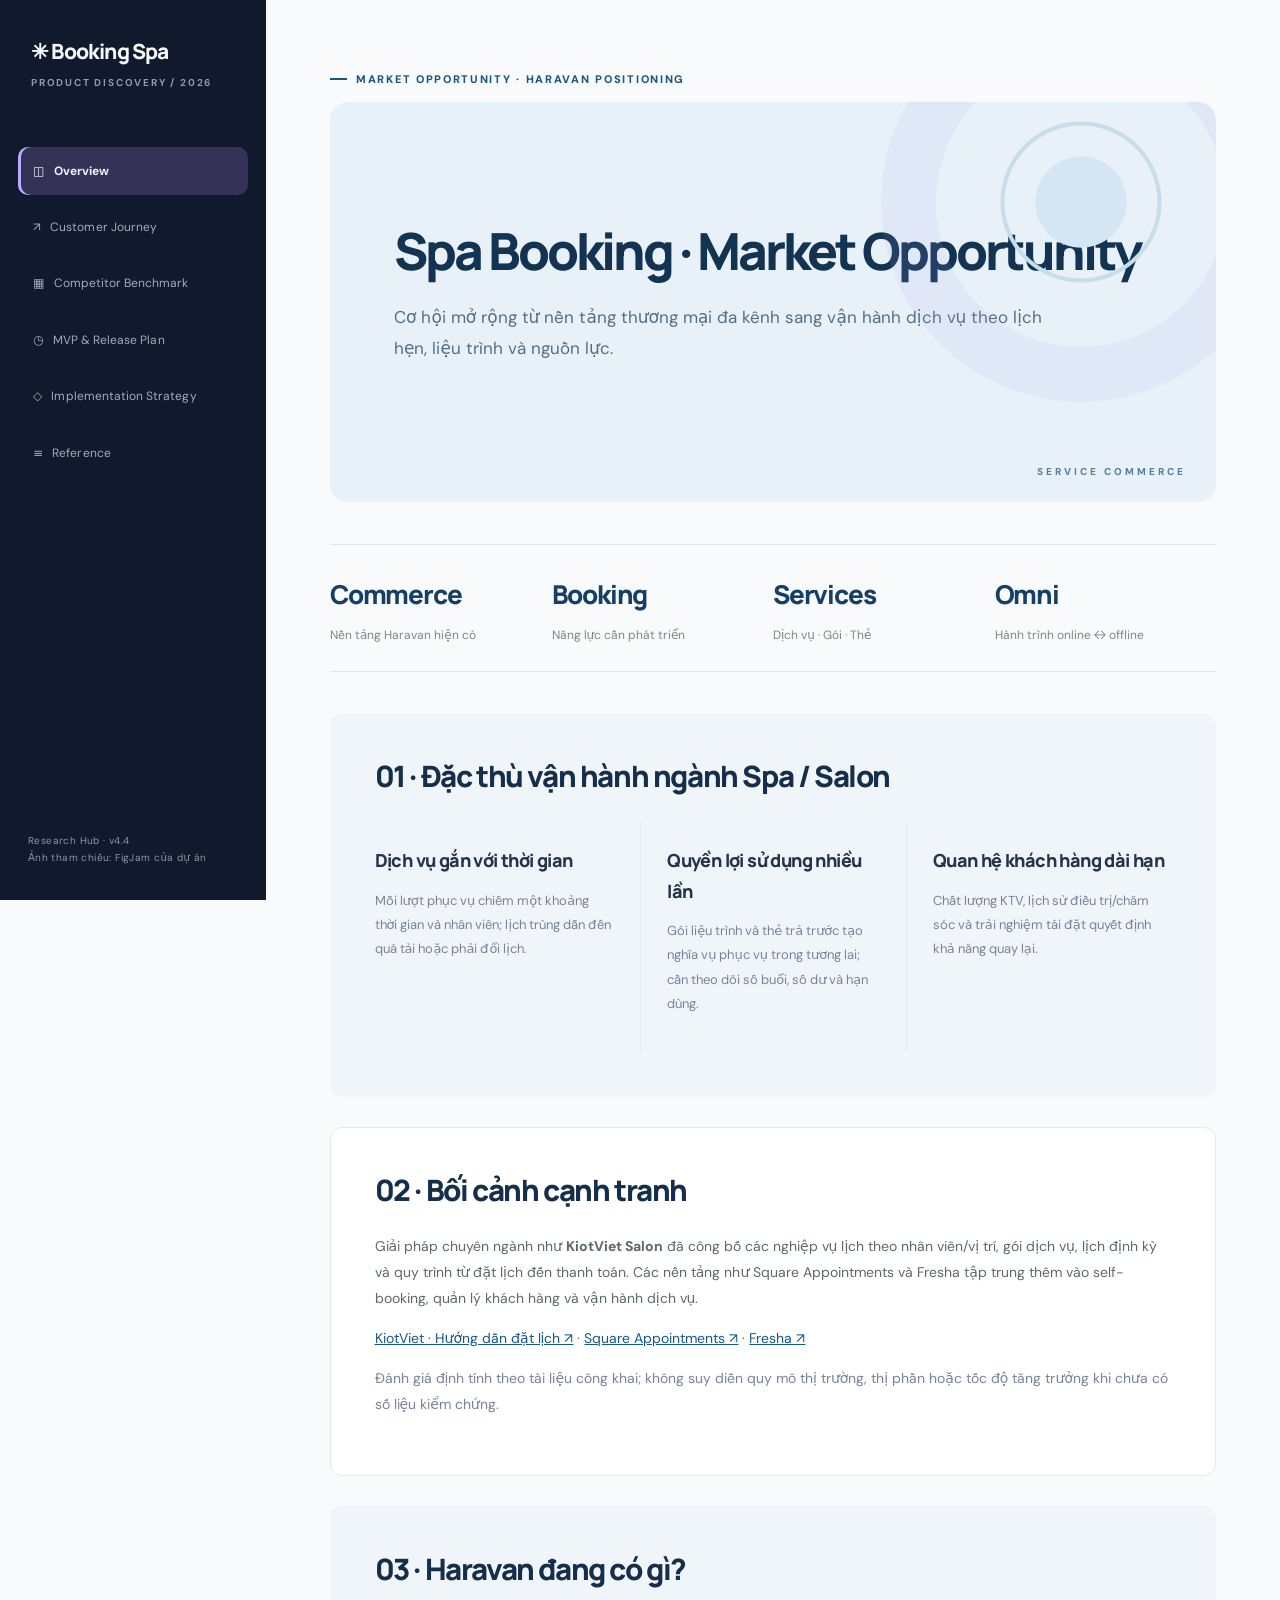
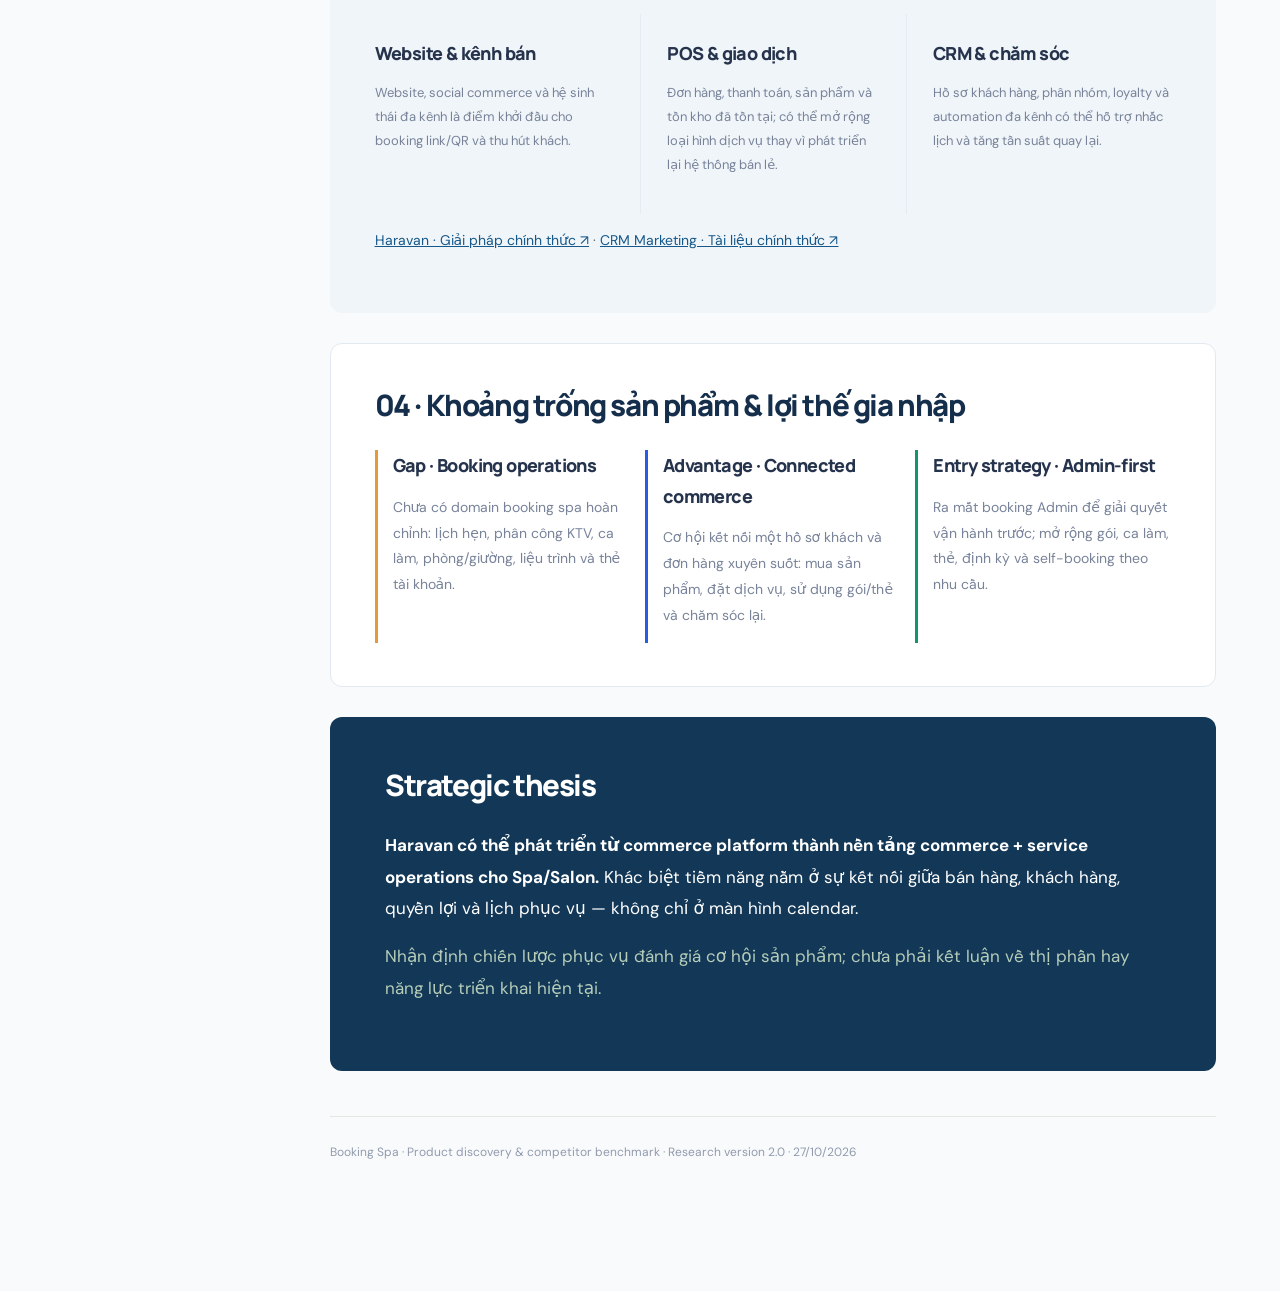
==== commit 2f822e26: "Simplify build-vs-reuse into summary matrix and accordions; add staff KPI and commission to MVP and " ====
--- a/index.html
+++ b/index.html
@@ -129,11 +129,11 @@
 .notice{background:#eaf2f8;border-left-color:#2c6e9f;color:#315f7f}
 .btn-source{background:#164b77}.btn-source:hover{background:#103958}
 .modal-close{background:#eef3f7}
-</style><style id="square-benchmark-v4-2">.competitor-tabs{display:flex;gap:12px;margin:34px 0 18px}.competitor-tab{background:#fff;border:1px solid #dce6ef;border-radius:12px;padding:20px 26px;min-width:220px;text-align:left;color:#243b52;transition:.2s}.competitor-tab b{display:block;font-family:Manrope,sans-serif;font-size:17px;letter-spacing:-.5px}.competitor-tab small{display:block;color:#8090a0;font-size:11px;margin-top:5px}.competitor-tab.active{border-color:#204e76;background:#edf4f9;box-shadow:inset 0 -3px 0 #204e76}.competitor-tab:hover{border-color:#9eb9d0}.benchmark-context{font-size:13px;color:#718294;max-width:850px;line-height:1.7}.square-preview{width:100%;height:100%;min-height:195px;display:flex;flex-direction:column;align-items:flex-start;justify-content:center;gap:12px;padding:28px;background:#eaf0f5;color:#234c6c}.square-preview .square-symbol{font-size:47px;line-height:1;font-weight:400;color:#22557e}.square-preview span:not(.square-symbol){font-size:10px;letter-spacing:2.1px;font-weight:800;color:#708ba1}.square-preview strong{font-family:Manrope,sans-serif;font-size:21px;letter-spacing:-.7px}.modal-content .square-preview{min-height:340px;border-radius:12px}.modal-content .square-preview .square-symbol{font-size:72px}@media(max-width:700px){.competitor-tabs{gap:8px}.competitor-tab{min-width:0;flex:1;padding:14px 12px}.competitor-tab b{font-size:13px}.competitor-tab small{font-size:10px}}</style><style id="implementation-strategy-v4-3">.implementation-summary{display:grid;grid-template-columns:repeat(3,minmax(0,1fr));gap:14px;margin:38px 0 22px}.implementation-summary>div{padding:31px 29px;background:#eaf1f7;border-radius:12px}.implementation-summary>div:nth-child(2){background:#f0f3f6}.implementation-summary>div:nth-child(3){background:#e4edf5}.implementation-summary span,.implementation-section-heading span,.implementation-architecture span{display:block;color:#57718b;font-size:10px;letter-spacing:1.6px;font-weight:800}.implementation-summary strong{display:block;font-family:Manrope,sans-serif;font-size:27px;color:#153b5e;letter-spacing:-1px;margin:14px 0 10px}.implementation-summary p{font-size:13px;line-height:1.8;color:#5d7081;margin:0}.implementation-note{background:#163b5e;color:#d9e9f5;padding:27px 32px;border-radius:12px;margin:22px 0 62px}.implementation-note strong{color:#fff;font-family:Manrope,sans-serif;font-size:17px}.implementation-note p{margin:8px 0 0;line-height:1.85;font-size:13px}.implementation-note b{color:white}.implementation-section-heading{display:flex;align-items:end;justify-content:space-between;gap:24px;margin:50px 0 24px}.implementation-section-heading h2{margin:10px 0 0}.implementation-section-heading>p{font-size:12px;color:#768697;max-width:370px;margin:0}.capability-grid{display:grid;grid-template-columns:repeat(2,minmax(0,1fr));gap:17px}.capability-card{border:1px solid #e1e9f0;background:#fff;border-radius:12px;padding:26px 29px}.capability-meta{display:flex;align-items:center;gap:8px}.capability-index{color:#a2b0bd;font-size:11px;font-weight:700;margin-right:auto}.capability-type{font-size:10px;font-weight:800;color:#285d7c;background:#e8f1f7;border-radius:5px;padding:5px 8px}.capability-type.new{background:#dce9f4;color:#16476d}.capability-type.extend{background:#eff2f6;color:#586d82}.capability-phase{font-size:10px;font-weight:800;color:#71869a}.capability-card h3{font-size:19px;line-height:1.4;margin:19px 0 21px;color:#173b59}.capability-copy label{display:block;color:#466b87;font-size:10px;text-transform:uppercase;letter-spacing:1px;font-weight:800;margin:15px 0 4px}.capability-copy p{color:#647589;font-size:12px;line-height:1.85;margin:0}.implementation-phases{border-top:1px solid #dbe5ee}.implementation-phase{display:grid;grid-template-columns:80px minmax(0,1fr);gap:25px;padding:31px 0;border-bottom:1px solid #dbe5ee}.implementation-phase-id{font-family:Manrope,sans-serif;font-size:34px;font-weight:800;color:#1a537b;letter-spacing:-1px}.implementation-phase h3{font-size:21px;margin:0 0 12px}.implementation-phase p{font-size:13px;color:#66798a;line-height:1.85;margin:9px 0}.implementation-phase .implementation-flow{font-weight:700;color:#2e536f}.implementation-acceptance{background:#eaf2f8;padding:14px 18px;border-radius:8px;color:#3e627d;font-size:12px;margin-top:17px;line-height:1.75}.implementation-architecture{display:grid;grid-template-columns:1fr 50px 1fr;gap:12px;align-items:center;margin:24px 0}.implementation-architecture>div:not(.implementation-arrow){background:#fff;border:1px solid #dce6ee;border-radius:12px;padding:29px;display:flex;flex-direction:column;gap:12px}.implementation-architecture strong{font-size:13px;color:#1d4260;border-bottom:1px solid #e8edf1;padding-bottom:8px}.implementation-arrow{text-align:center;color:#2c6187;font-size:27px}.implementation-caveat{background:#edf3f8;color:#4e667a;margin:25px 0}.implementation-caveat strong{color:#173e5e}@media(max-width:850px){.implementation-summary{grid-template-columns:1fr}.capability-grid{grid-template-columns:1fr}.implementation-section-heading{display:block}.implementation-section-heading>p{margin-top:12px}.implementation-architecture{grid-template-columns:1fr}.implementation-arrow{transform:rotate(90deg)}.implementation-phase{grid-template-columns:55px 1fr;gap:12px}.implementation-phase-id{font-size:26px}}</style></head><body><div class="shell"><aside class="side"><div class="logo">✳ Booking Spa</div><div class="sub">PRODUCT DISCOVERY / 2026</div><button class="nav active" data-tab="overview">◫ &nbsp; Overview</button><button class="nav" data-tab="journey">↗ &nbsp; Customer Journey</button><button class="nav" data-tab="benchmark">▦ &nbsp; Competitor Benchmark</button><button class="nav" data-tab="roadmap">◷ &nbsp; MVP & Release Plan</button><button class="nav" data-tab="implementation">◇ &nbsp; Implementation Strategy</button><button class="nav" data-tab="sources">≡ &nbsp; Reference</button><div class="sidefoot">Research Hub · v4.3<br>Ảnh tham chiếu: FigJam của dự án</div></aside><main class="main">
+</style><style id="square-benchmark-v4-2">.competitor-tabs{display:flex;gap:12px;margin:34px 0 18px}.competitor-tab{background:#fff;border:1px solid #dce6ef;border-radius:12px;padding:20px 26px;min-width:220px;text-align:left;color:#243b52;transition:.2s}.competitor-tab b{display:block;font-family:Manrope,sans-serif;font-size:17px;letter-spacing:-.5px}.competitor-tab small{display:block;color:#8090a0;font-size:11px;margin-top:5px}.competitor-tab.active{border-color:#204e76;background:#edf4f9;box-shadow:inset 0 -3px 0 #204e76}.competitor-tab:hover{border-color:#9eb9d0}.benchmark-context{font-size:13px;color:#718294;max-width:850px;line-height:1.7}.square-preview{width:100%;height:100%;min-height:195px;display:flex;flex-direction:column;align-items:flex-start;justify-content:center;gap:12px;padding:28px;background:#eaf0f5;color:#234c6c}.square-preview .square-symbol{font-size:47px;line-height:1;font-weight:400;color:#22557e}.square-preview span:not(.square-symbol){font-size:10px;letter-spacing:2.1px;font-weight:800;color:#708ba1}.square-preview strong{font-family:Manrope,sans-serif;font-size:21px;letter-spacing:-.7px}.modal-content .square-preview{min-height:340px;border-radius:12px}.modal-content .square-preview .square-symbol{font-size:72px}@media(max-width:700px){.competitor-tabs{gap:8px}.competitor-tab{min-width:0;flex:1;padding:14px 12px}.competitor-tab b{font-size:13px}.competitor-tab small{font-size:10px}}</style><style id="implementation-strategy-v4-3">.implementation-summary{display:grid;grid-template-columns:repeat(3,minmax(0,1fr));gap:14px;margin:38px 0 22px}.implementation-summary>div{padding:31px 29px;background:#eaf1f7;border-radius:12px}.implementation-summary>div:nth-child(2){background:#f0f3f6}.implementation-summary>div:nth-child(3){background:#e4edf5}.implementation-summary span,.implementation-section-heading span,.implementation-architecture span{display:block;color:#57718b;font-size:10px;letter-spacing:1.6px;font-weight:800}.implementation-summary strong{display:block;font-family:Manrope,sans-serif;font-size:27px;color:#153b5e;letter-spacing:-1px;margin:14px 0 10px}.implementation-summary p{font-size:13px;line-height:1.8;color:#5d7081;margin:0}.implementation-note{background:#163b5e;color:#d9e9f5;padding:27px 32px;border-radius:12px;margin:22px 0 62px}.implementation-note strong{color:#fff;font-family:Manrope,sans-serif;font-size:17px}.implementation-note p{margin:8px 0 0;line-height:1.85;font-size:13px}.implementation-note b{color:white}.implementation-section-heading{display:flex;align-items:end;justify-content:space-between;gap:24px;margin:50px 0 24px}.implementation-section-heading h2{margin:10px 0 0}.implementation-section-heading>p{font-size:12px;color:#768697;max-width:370px;margin:0}.capability-grid{display:grid;grid-template-columns:repeat(2,minmax(0,1fr));gap:17px}.capability-card{border:1px solid #e1e9f0;background:#fff;border-radius:12px;padding:26px 29px}.capability-meta{display:flex;align-items:center;gap:8px}.capability-index{color:#a2b0bd;font-size:11px;font-weight:700;margin-right:auto}.capability-type{font-size:10px;font-weight:800;color:#285d7c;background:#e8f1f7;border-radius:5px;padding:5px 8px}.capability-type.new{background:#dce9f4;color:#16476d}.capability-type.extend{background:#eff2f6;color:#586d82}.capability-phase{font-size:10px;font-weight:800;color:#71869a}.capability-card h3{font-size:19px;line-height:1.4;margin:19px 0 21px;color:#173b59}.capability-copy label{display:block;color:#466b87;font-size:10px;text-transform:uppercase;letter-spacing:1px;font-weight:800;margin:15px 0 4px}.capability-copy p{color:#647589;font-size:12px;line-height:1.85;margin:0}.implementation-phases{border-top:1px solid #dbe5ee}.implementation-phase{display:grid;grid-template-columns:80px minmax(0,1fr);gap:25px;padding:31px 0;border-bottom:1px solid #dbe5ee}.implementation-phase-id{font-family:Manrope,sans-serif;font-size:34px;font-weight:800;color:#1a537b;letter-spacing:-1px}.implementation-phase h3{font-size:21px;margin:0 0 12px}.implementation-phase p{font-size:13px;color:#66798a;line-height:1.85;margin:9px 0}.implementation-phase .implementation-flow{font-weight:700;color:#2e536f}.implementation-acceptance{background:#eaf2f8;padding:14px 18px;border-radius:8px;color:#3e627d;font-size:12px;margin-top:17px;line-height:1.75}.implementation-architecture{display:grid;grid-template-columns:1fr 50px 1fr;gap:12px;align-items:center;margin:24px 0}.implementation-architecture>div:not(.implementation-arrow){background:#fff;border:1px solid #dce6ee;border-radius:12px;padding:29px;display:flex;flex-direction:column;gap:12px}.implementation-architecture strong{font-size:13px;color:#1d4260;border-bottom:1px solid #e8edf1;padding-bottom:8px}.implementation-arrow{text-align:center;color:#2c6187;font-size:27px}.implementation-caveat{background:#edf3f8;color:#4e667a;margin:25px 0}.implementation-caveat strong{color:#173e5e}@media(max-width:850px){.implementation-summary{grid-template-columns:1fr}.capability-grid{grid-template-columns:1fr}.implementation-section-heading{display:block}.implementation-section-heading>p{margin-top:12px}.implementation-architecture{grid-template-columns:1fr}.implementation-arrow{transform:rotate(90deg)}.implementation-phase{grid-template-columns:55px 1fr;gap:12px}.implementation-phase-id{font-size:26px}}</style><style id="impl-summary-v4-4">.impl-summary{display:grid;grid-template-columns:repeat(3,minmax(0,1fr));gap:14px;margin:38px 0 22px}.impl-summary-column{background:#fff;border:1px solid #dce7f0;border-radius:12px;overflow:hidden}.impl-summary-top{padding:23px 24px 18px;background:#eaf1f7}.impl-summary-column:nth-child(2) .impl-summary-top{background:#edf2f6}.impl-summary-column:nth-child(3) .impl-summary-top{background:#e2edf6}.impl-summary-top>span{color:#6c869b;font-size:10px;font-weight:800;letter-spacing:1.6px}.impl-summary-top h2{font-size:26px;margin:9px 0 6px;letter-spacing:-1px;color:#153c5c}.impl-summary-top p{font-size:12px;color:#60798b;margin:0}.impl-summary ul{padding:19px 23px 23px;margin:0;list-style:none}.impl-summary li{font-size:12px;color:#425c71;padding:9px 0;border-bottom:1px solid #eef2f6;line-height:1.55}.impl-summary li:last-child{border:0}.impl-summary li:before{content:"✓";color:#2c6a92;font-weight:800;margin-right:10px}.impl-principle{background:#163b5e;border-radius:10px;padding:22px 26px;color:#e3eef8;display:flex;gap:25px;align-items:flex-start;font-size:12px;line-height:1.8}.impl-principle strong{white-space:nowrap;color:white;font-size:13px}.impl-principle b{color:white}.impl-section-title{display:flex;justify-content:space-between;align-items:end;gap:20px;margin:60px 0 22px}.impl-section-title span{font-size:10px;color:#6686a0;letter-spacing:1.5px;font-weight:800}.impl-section-title h2{margin:9px 0 0}.impl-section-title>p{max-width:350px;color:#74879a;font-size:12px}.impl-release-table{border-top:1px solid #dbe5ed}.impl-release-head,.impl-release-row{display:grid;grid-template-columns:160px 1fr 1.25fr 1fr;gap:22px;align-items:start}.impl-release-head{padding:16px 12px;background:#eaf1f7;color:#486b85;font-size:10px;text-transform:uppercase;letter-spacing:1px;font-weight:800}.impl-release-row{padding:22px 12px;border-bottom:1px solid #dfe7ee}.impl-release-row b{display:block;font-size:21px;color:#1c557f;font-family:Manrope,sans-serif}.impl-release-row strong{font-size:12px;color:#263f54;line-height:1.5;display:block}.impl-release-row p{font-size:12px;color:#62788b;line-height:1.75;margin:0}.impl-accordion{border-top:1px solid #dce6ef}.impl-detail{border-bottom:1px solid #dce6ef;background:transparent}.impl-detail summary{display:flex;align-items:center;gap:15px;padding:19px 8px;cursor:pointer;list-style:none}.impl-detail summary::-webkit-details-marker{display:none}.impl-detail-number{font-size:11px;color:#9aabba;width:30px}.impl-detail summary strong{font-size:14px;color:#213e57;flex:1}.impl-detail-type{font-size:11px;color:#2a5c7f;background:#e8f0f7;border-radius:5px;padding:5px 9px}.impl-detail-phase{font-size:11px;color:#70869b;min-width:56px;text-align:center}.impl-chevron{font-size:20px;color:#6988a0}.impl-detail[open] .impl-chevron{transform:rotate(180deg)}.impl-detail>p{padding:0 65px 21px 53px;color:#65798b;font-size:13px;line-height:1.9;margin:0}.impl-note{margin:25px 0;background:#eaf1f7;border-radius:9px;padding:22px 26px;color:#4c6b84;font-size:12px;line-height:1.8}.impl-note b{color:#1c4b70}.impl-note p{margin:7px 0 0}@media(max-width:980px){.impl-summary{grid-template-columns:1fr}.impl-release-head,.impl-release-row{grid-template-columns:110px 1fr 1fr}.impl-release-head span:last-child,.impl-release-row p:last-child{display:none}}@media(max-width:700px){.impl-principle{display:block}.impl-principle span{display:block;margin-top:8px}.impl-release-head{display:none}.impl-release-row{display:block}.impl-release-row p{margin-top:9px}.impl-release-row p:last-child{display:block}.impl-detail summary{gap:8px}.impl-detail-phase{display:none}.impl-detail>p{padding:0 15px 20px 15px}.impl-section-title{display:block}}</style></head><body><div class="shell"><aside class="side"><div class="logo">✳ Booking Spa</div><div class="sub">PRODUCT DISCOVERY / 2026</div><button class="nav active" data-tab="overview">◫ &nbsp; Overview</button><button class="nav" data-tab="journey">↗ &nbsp; Customer Journey</button><button class="nav" data-tab="benchmark">▦ &nbsp; Competitor Benchmark</button><button class="nav" data-tab="roadmap">◷ &nbsp; MVP & Release Plan</button><button class="nav" data-tab="implementation">◇ &nbsp; Implementation Strategy</button><button class="nav" data-tab="sources">≡ &nbsp; Reference</button><div class="sidefoot">Research Hub · v4.4<br>Ảnh tham chiếu: FigJam của dự án</div></aside><main class="main">
 <section class="section active" id="overview"><div class="eyebrow">Market opportunity · Haravan positioning</div><div class="top"><div><h1>Spa Booking · Market Opportunity</h1><p class="intro">Cơ hội mở rộng từ nền tảng thương mại đa kênh sang vận hành dịch vụ theo lịch hẹn, liệu trình và nguồn lực.</p></div><span class="badge">PRODUCT STRATEGY · 2026</span></div><div class="stats"><div class="stat"><strong>Commerce</strong><small>Nền tảng Haravan hiện có</small></div><div class="stat"><strong>Booking</strong><small>Năng lực cần phát triển</small></div><div class="stat"><strong>Services</strong><small>Dịch vụ · Gói · Thẻ</small></div><div class="stat"><strong>Omni</strong><small>Hành trình online ↔ offline</small></div></div><div class="panel"><h2>01 · Đặc thù vận hành ngành Spa / Salon</h2><div class="cards"><div><h3>Dịch vụ gắn với thời gian</h3><p class="muted">Mỗi lượt phục vụ chiếm một khoảng thời gian và nhân viên; lịch trùng dẫn đến quá tải hoặc phải đổi lịch.</p></div><div><h3>Quyền lợi sử dụng nhiều lần</h3><p class="muted">Gói liệu trình và thẻ trả trước tạo nghĩa vụ phục vụ trong tương lai; cần theo dõi số buổi, số dư và hạn dùng.</p></div><div><h3>Quan hệ khách hàng dài hạn</h3><p class="muted">Chất lượng KTV, lịch sử điều trị/chăm sóc và trải nghiệm tái đặt quyết định khả năng quay lại.</p></div></div></div><div class="panel"><h2>02 · Bối cảnh cạnh tranh</h2><p>Giải pháp chuyên ngành như <b>KiotViet Salon</b> đã công bố các nghiệp vụ lịch theo nhân viên/vị trí, gói dịch vụ, lịch định kỳ và quy trình từ đặt lịch đến thanh toán. Các nền tảng như Square Appointments và Fresha tập trung thêm vào self-booking, quản lý khách hàng và vận hành dịch vụ.</p><p><a target="_blank" rel="noopener" href="https://www.kiotviet.vn/huong-dan-su-dung-kiotviet/salon-dat-lich-hen/dat-lich-hen-new/">KiotViet · Hướng dẫn đặt lịch ↗</a> · <a target="_blank" rel="noopener" href="https://squareup.com/us/en/appointments">Square Appointments ↗</a> · <a target="_blank" rel="noopener" href="https://www.fresha.com/for-business/features">Fresha ↗</a></p><p class="muted">Đánh giá định tính theo tài liệu công khai; không suy diễn quy mô thị trường, thị phần hoặc tốc độ tăng trưởng khi chưa có số liệu kiểm chứng.</p></div><div class="panel"><h2>03 · Haravan đang có gì?</h2><div class="cards"><div><h3>Website & kênh bán</h3><p class="muted">Website, social commerce và hệ sinh thái đa kênh là điểm khởi đầu cho booking link/QR và thu hút khách.</p></div><div><h3>POS & giao dịch</h3><p class="muted">Đơn hàng, thanh toán, sản phẩm và tồn kho đã tồn tại; có thể mở rộng loại hình dịch vụ thay vì phát triển lại hệ thống bán lẻ.</p></div><div><h3>CRM & chăm sóc</h3><p class="muted">Hồ sơ khách hàng, phân nhóm, loyalty và automation đa kênh có thể hỗ trợ nhắc lịch và tăng tần suất quay lại.</p></div></div><p><a target="_blank" rel="noopener" href="https://www.haravan.com/">Haravan · Giải pháp chính thức ↗</a> · <a target="_blank" rel="noopener" href="https://help.haravan.com/docs/customers/intro-new-loyalty/bo-giai-phap-crm-marketing/">CRM Marketing · Tài liệu chính thức ↗</a></p></div><div class="panel"><h2>04 · Khoảng trống sản phẩm & lợi thế gia nhập</h2><div style="display:grid;grid-template-columns:repeat(auto-fit,minmax(240px,1fr));gap:14px"><div style="border-left:3px solid #e49b37;padding-left:15px"><h3>Gap · Booking operations</h3><p class="muted">Chưa có domain booking spa hoàn chỉnh: lịch hẹn, phân công KTV, ca làm, phòng/giường, liệu trình và thẻ tài khoản.</p></div><div style="border-left:3px solid #275de5;padding-left:15px"><h3>Advantage · Connected commerce</h3><p class="muted">Cơ hội kết nối một hồ sơ khách và đơn hàng xuyên suốt: mua sản phẩm, đặt dịch vụ, sử dụng gói/thẻ và chăm sóc lại.</p></div><div style="border-left:3px solid #13946d;padding-left:15px"><h3>Entry strategy · Admin-first</h3><p class="muted">Ra mắt booking Admin để giải quyết vận hành trước; mở rộng gói, ca làm, thẻ, định kỳ và self-booking theo nhu cầu.</p></div></div></div><div class="panel"><h2>Strategic thesis</h2><p><b>Haravan có thể phát triển từ commerce platform thành nền tảng commerce + service operations cho Spa/Salon.</b> Khác biệt tiềm năng nằm ở sự kết nối giữa bán hàng, khách hàng, quyền lợi và lịch phục vụ — không chỉ ở màn hình calendar.</p><p class="muted">Nhận định chiến lược phục vụ đánh giá cơ hội sản phẩm; chưa phải kết luận về thị phần hay năng lực triển khai hiện tại.</p></div></section>
 <section class="section" id="journey"><div class="eyebrow">Cross-functional experience</div><h1>Service Booking · End-to-End Journey</h1><p class="intro">Hành trình xuyên suốt bốn vai trò: Khách hàng, Lễ tân, Hệ thống và KTV/Quản lý. Trình tự thể hiện trạng thái mục tiêu; các phase mở rộng khả năng tự phục vụ và điều phối.</p><div class="panel"><div class="top"><h2>Swimlane · Booking → Service → Return</h2><span class="badge">TARGET JOURNEY</span></div><div class="journey-scroll"><div class="journey-map"><div class="journey-head"><b>ROLE / STAGE</b><b>01 · Nhu cầu</b><b>02 · Tạo lịch</b><b>03 · Kiểm tra</b><b>04 · Xác nhận</b><b>05 · Phục vụ</b><b>06 · Thanh toán</b><b>07 · Tái đặt</b></div><div class="journey-row"><b>Khách hàng</b><span>Tìm dịch vụ, chọn thời gian/KTV</span><span>Gửi yêu cầu qua lễ tân hoặc web/QR</span><span>Nhận slot thay thế nếu bận</span><span>Nhận xác nhận lịch</span><span>Đến spa, check-in</span><span>Thanh toán hoặc dùng gói/thẻ</span><span>Xem quyền lợi, đặt buổi tiếp</span></div><div class="journey-row"><b>Lễ tân</b><span>Tư vấn dịch vụ, thời lượng</span><span>Tạo booking trên Admin</span><span>Chọn nhân viên, xem lịch trùng</span><span>Chốt giờ và gửi xác nhận</span><span>Tiếp nhận, đổi trạng thái</span><span>Tạo/đối soát đơn hàng</span><span>Hẹn buổi tiếp theo</span></div><div class="journey-row"><b>Hệ thống</b><span>Đọc catalog & khách hàng</span><span>Ghi booking, liên kết khách</span><span>P1: lịch đã đặt → P2: thêm ca → P4: thêm tài nguyên</span><span>Giữ trạng thái và chống trùng</span><span>Ghi nhận lịch sử phục vụ</span><span>Ghi thanh toán, trừ buổi/số dư</span><span>Kiểm tra lịch định kỳ, nhắc lịch</span></div><div class="journey-row"><b>KTV / Quản lý</b><span>Quản lý năng lực dịch vụ</span><span>Xem lịch theo nhân viên</span><span>Xác nhận khả năng tiếp nhận</span><span>Chuẩn bị phòng/giường</span><span>Thực hiện và xác nhận hoàn tất</span><span>Đối soát buổi đã làm</span><span>Theo dõi công suất, lịch tiếp</span></div></div></div><p class="muted" style="font-size:12px;margin-top:12px">Cuộn ngang để xem toàn bộ các giai đoạn. Booking qua lễ tân hoạt động từ P1; web/QR là năng lực mở rộng. Kiểm tra ca từ P2, thẻ và định kỳ từ P3, tài nguyên nâng cao từ P4.</p></div><div class="panel"><h2>Những nhánh nghiệp vụ quan trọng</h2><div class="cards"><div><h3>Khách mới / khách cũ</h3><p class="muted">Khách mới tạo hồ sơ khi đặt lịch; khách cũ liên kết lịch sử, gói và thẻ đã mua.</p></div><div><h3>Nhân viên bận / không có ca</h3><p class="muted">P1 kiểm tra booking đã có. P2 bổ sung kiểm tra ca. Khi không phù hợp, lễ tân chọn nhân viên hoặc giờ khác.</p></div><div><h3>Dịch vụ lẻ / gói / thẻ</h3><p class="muted">Dịch vụ lẻ thanh toán qua đơn hàng; gói khấu trừ số buổi; thẻ khấu trừ số dư theo chính sách.</p></div><div><h3>Đổi / hủy / no-show</h3><p class="muted">Đổi lịch phải kiểm tra lại xung đột. Hủy hoặc no-show xử lý quyền lợi theo chính sách được cấu hình.</p></div><div><h3>Lịch định kỳ</h3><p class="muted">Tạo chuỗi lịch và kiểm tra từng buổi; các buổi không hợp lệ cần điều chỉnh trước khi xác nhận.</p></div><div><h3>Giám sát vận hành</h3><p class="muted">Quản lý xem lịch theo booking, khách hàng, nhân viên; mở rộng theo phòng/giường và công suất khi có dữ liệu.</p></div></div></div><div class="panel"><h2>Core domain relationships</h2><p><b>Customer → Booking → Service Session → Staff / Resource</b></p><p><b>Order → Order Item → Service / Package / Account Card → Entitlement Ledger → Service Session</b></p><p class="muted">Booking status, payment status và entitlement consumption là ba trạng thái độc lập. Sự kiện khấu trừ quyền lợi phải có quy tắc rõ ràng và lịch sử đối soát.</p></div></section>
 <section class="section" id="benchmark"><div class="eyebrow">Competitor intelligence</div><h1>Feature Benchmark</h1><p class="intro">Phân tích năng lực booking và vận hành dịch vụ của các nền tảng chuyên ngành. Mỗi tính năng gồm công dụng, thao tác, lợi ích, mối liên kết nghiệp vụ và nguồn xác minh.</p><div class="competitor-tabs" role="tablist" aria-label="Chọn đối thủ"><button class="competitor-tab active" id="tabKiot" role="tab" aria-selected="true" onclick="setCompetitor('kiot')"><b>KiotViet</b><small>Salon & Spa · Vietnam</small></button><button class="competitor-tab" id="tabSquare" role="tab" aria-selected="false" onclick="setCompetitor('square')"><b>Square Appointments</b><small>Service commerce · Global</small></button></div><div class="benchmark-context" id="benchmarkContext">Phân tích KiotViet Salon theo tài liệu hướng dẫn và ảnh tham chiếu từ FigJam.</div><div class="toolbar"><input id="search" placeholder="Tìm tính năng, nghiệp vụ..." oninput="render()"><select id="phase" onchange="render()"><option value="">Tất cả phase</option><option>P1</option><option>P2</option><option>P3</option><option>P4</option><option>Existing</option></select><select id="proof" onchange="render()"><option value="">Tất cả nguồn xác minh</option><option>Đã xác minh</option><option>Ảnh FigJam</option><option>Tài liệu Square</option></select></div><div class="cards" id="cards"></div><p class="muted" id="benchmarkFootnote" style="font-size:12px;margin-top:20px">Ảnh KiotViet được sử dụng làm tư liệu tham chiếu. Tính năng có thể thay đổi theo phiên bản sản phẩm.</p></section>
-<section class="section" id="roadmap"><div class="eyebrow">Spa Booking · Product release strategy</div><h1>Journey & MVP Release Plan</h1><p class="intro">Lộ trình triển khai theo từng nhóm năng lực. Mỗi phase có phạm vi nghiệp vụ rõ ràng, mức ưu tiên và kịch bản sử dụng hoàn chỉnh cho spa.</p><div class="panel" style="margin:18px 0 25px"><div class="eyebrow">01 · End-to-end journey</div><h2>Journey vận hành chính</h2><p class="muted">Luồng xuyên suốt từ thiết lập dịch vụ đến hoàn tất lượt phục vụ và quay lại. Các phase mở rộng năng lực trên cùng một hành trình, không tạo quy trình rời rạc.</p><div style="display:grid;grid-template-columns:repeat(auto-fit,minmax(165px,1fr));gap:10px;margin-top:18px"><div style="background:#f5f7fb;border:1px solid #e4e9f2;border-radius:12px;padding:15px;min-height:142px"><span class="badge">01 · P1</span><h3 style="margin-top:12px">Thiết lập</h3><p style="font-size:12px;color:#657082">Dịch vụ · KTV · phòng/giường</p></div><div style="background:#f5f7fb;border:1px solid #e4e9f2;border-radius:12px;padding:15px;min-height:142px"><span class="badge">02 · P1</span><h3 style="margin-top:12px">Tiếp nhận nhu cầu</h3><p style="font-size:12px;color:#657082">Khách chọn dịch vụ và thời gian</p></div><div style="background:#f5f7fb;border:1px solid #e4e9f2;border-radius:12px;padding:15px;min-height:142px"><span class="badge">03 · P1–P4</span><h3 style="margin-top:12px">Kiểm tra khả dụng</h3><p style="font-size:12px;color:#657082">Booking hiện có → bổ sung ca làm → tài nguyên</p></div><div style="background:#f5f7fb;border:1px solid #e4e9f2;border-radius:12px;padding:15px;min-height:142px"><span class="badge">04 · P1</span><h3 style="margin-top:12px">Xác nhận lịch</h3><p style="font-size:12px;color:#657082">Tạo lịch · gán nhân viên · thông báo</p></div><div style="background:#f5f7fb;border:1px solid #e4e9f2;border-radius:12px;padding:15px;min-height:142px"><span class="badge">05 · P1</span><h3 style="margin-top:12px">Thực hiện dịch vụ</h3><p style="font-size:12px;color:#657082">Khách đến · check-in · hoàn tất</p></div><div style="background:#f5f7fb;border:1px solid #e4e9f2;border-radius:12px;padding:15px;min-height:142px"><span class="badge">06 · P1–P3</span><h3 style="margin-top:12px">Giao dịch &amp; quyền lợi</h3><p style="font-size:12px;color:#657082">Đơn hàng · gói buổi · thẻ tài khoản</p></div><div style="background:#f5f7fb;border:1px solid #e4e9f2;border-radius:12px;padding:15px;min-height:142px"><span class="badge">07 · P3–P4</span><h3 style="margin-top:12px">Quay lại sử dụng</h3><p style="font-size:12px;color:#657082">Lịch định kỳ · tự đặt lịch · chăm sóc</p></div></div><p style="margin-top:16px"><b>Nguyên tắc:</b> Booking được tạo trước hoặc sau giao dịch mua. Với dịch vụ lẻ, khách có thể thanh toán theo đơn hàng; với gói và thẻ, hệ thống ghi nhận quyền lợi đã mua và khấu trừ theo sự kiện sử dụng.</p></div><div class="eyebrow" style="margin-top:32px">02 · Feature prioritization</div><h2>Phân rã tính năng theo phase</h2><p class="muted">Tính năng được phân nhóm theo nghiệp vụ và mức độ ưu tiên Must have / Should have / Nice to have.</p><div class="panel" style="margin:22px 0"><div class="eyebrow">Phase 01</div><h2>Admin Booking</h2><p class="intro"><b>Giá trị sử dụng:</b> Spa tiếp nhận khách, tạo lịch, phân công nhân viên và hoàn tất lượt phục vụ ngay trên Admin.</p><div style="display:grid;grid-template-columns:repeat(auto-fit,minmax(250px,1fr));gap:12px;margin-top:18px"><div style="border:1px solid #e5e7eb;border-radius:11px;padding:17px;background:#fff"><span class="tag" style="background:#e7f5ed;color:#18794e">Must have</span><h3 style="margin-top:12px">Thiết lập nghiệp vụ</h3><ul style="padding-left:18px;color:#4b5563"><li style="margin:8px 0">Tạo loại hàng hóa Dịch vụ; giá bán, thời lượng</li><li style="margin:8px 0">Khai báo phòng, giường dưới dạng danh mục tài nguyên</li><li style="margin:8px 0">Thiết lập nhân viên có thể nhận lịch</li></ul></div><div style="border:1px solid #e5e7eb;border-radius:11px;padding:17px;background:#fff"><span class="tag" style="background:#e7f5ed;color:#18794e">Must have</span><h3 style="margin-top:12px">Đặt lịch &amp; kiểm tra trùng</h3><ul style="padding-left:18px;color:#4b5563"><li style="margin:8px 0">Lễ tân tạo, đổi, hủy lịch; chọn khách, dịch vụ, thời gian, nhân viên</li><li style="margin:8px 0">Kiểm tra trùng giờ dựa trên các booking hiện có của nhân viên</li><li style="margin:8px 0">Cho phép nhân viên nhận lịch mà chưa cần khai báo ca làm việc</li></ul></div><div style="border:1px solid #e5e7eb;border-radius:11px;padding:17px;background:#fff"><span class="tag" style="background:#e7f5ed;color:#18794e">Must have</span><h3 style="margin-top:12px">Theo dõi &amp; thực hiện</h3><ul style="padding-left:18px;color:#4b5563"><li style="margin:8px 0">Xem lịch theo booking, theo khách hàng, theo nhân viên</li><li style="margin:8px 0">Trạng thái lịch: đã đặt, khách đến, đang thực hiện, hoàn tất, hủy</li><li style="margin:8px 0">Liên kết lịch với bán dịch vụ lẻ và thanh toán qua luồng đơn hàng hiện có</li></ul></div><div style="border:1px solid #e5e7eb;border-radius:11px;padding:17px;background:#fff"><span class="tag" style="background:#eaf0ff;color:#275de5">Should have</span><h3 style="margin-top:12px">Hỗ trợ vận hành</h3><ul style="padding-left:18px;color:#4b5563"><li style="margin:8px 0">Ghi chú booking và lịch sử thay đổi</li><li style="margin:8px 0">Cảnh báo trùng giờ rõ ràng khi đổi nhân viên hoặc thời gian</li></ul></div></div><div style="margin-top:16px;background:#f1f6ff;border-radius:9px;padding:13px 15px;color:#27457a"><b>Tiêu chí nghiệm thu:</b> Lễ tân tiếp nhận một khách, tạo lịch, gán nhân viên, kiểm tra trùng, phục vụ và ghi nhận thanh toán; ba góc nhìn lịch hiển thị nhất quán.</div></div><div class="panel" style="margin:22px 0"><div class="eyebrow">Phase 02</div><h2>Gói dịch vụ &amp; lịch làm việc</h2><p class="intro"><b>Giá trị sử dụng:</b> Spa bán gói liệu trình, theo dõi số buổi và đặt lịch theo ca làm việc thực tế.</p><div style="display:grid;grid-template-columns:repeat(auto-fit,minmax(250px,1fr));gap:12px;margin-top:18px"><div style="border:1px solid #e5e7eb;border-radius:11px;padding:17px;background:#fff"><span class="tag" style="background:#e7f5ed;color:#18794e">Must have</span><h3 style="margin-top:12px">Gói dịch vụ</h3><ul style="padding-left:18px;color:#4b5563"><li style="margin:8px 0">Tạo loại hàng hóa Gói dịch vụ; giá, số buổi, dịch vụ áp dụng, hạn sử dụng</li><li style="margin:8px 0">Bán gói qua đơn hàng và gắn quyền lợi với khách hàng</li></ul></div><div style="border:1px solid #e5e7eb;border-radius:11px;padding:17px;background:#fff"><span class="tag" style="background:#e7f5ed;color:#18794e">Must have</span><h3 style="margin-top:12px">Quyền lợi đã mua</h3><ul style="padding-left:18px;color:#4b5563"><li style="margin:8px 0">Theo dõi số buổi còn lại, đã sử dụng, hạn dùng</li><li style="margin:8px 0">Khấu trừ buổi khi hoàn tất; hỗ trợ hoàn tác có lịch sử</li></ul></div><div style="border:1px solid #e5e7eb;border-radius:11px;padding:17px;background:#fff"><span class="tag" style="background:#e7f5ed;color:#18794e">Must have</span><h3 style="margin-top:12px">Ca làm việc &amp; lịch trống</h3><ul style="padding-left:18px;color:#4b5563"><li style="margin:8px 0">Cấu hình ca làm việc cho từng nhân viên</li><li style="margin:8px 0">Tính khả dụng dựa trên ca làm việc và các booking đã đặt</li><li style="margin:8px 0">Cảnh báo ngoài ca, trùng giờ hoặc không đủ thời lượng</li></ul></div><div style="border:1px solid #e5e7eb;border-radius:11px;padding:17px;background:#fff"><span class="tag" style="background:#eaf0ff;color:#275de5">Should have</span><h3 style="margin-top:12px">Tối ưu thao tác</h3><ul style="padding-left:18px;color:#4b5563"><li style="margin:8px 0">Gợi ý slot khác khi nhân viên bận</li><li style="margin:8px 0">Lọc lịch theo ca và nhân viên</li></ul></div></div><div style="margin-top:16px;background:#f1f6ff;border-radius:9px;padding:13px 15px;color:#27457a"><b>Tiêu chí nghiệm thu:</b> Spa bán gói, đặt lịch sử dụng buổi thuộc gói, kiểm tra ca và booking, hoàn tất buổi và cập nhật số buổi còn lại chính xác.</div></div><div class="panel" style="margin:22px 0"><div class="eyebrow">Phase 03</div><h2>Thẻ tài khoản &amp; lịch định kỳ</h2><p class="intro"><b>Giá trị sử dụng:</b> Spa quản lý khoản trả trước và sắp xếp chuỗi lịch sử dụng dịch vụ.</p><div style="display:grid;grid-template-columns:repeat(auto-fit,minmax(250px,1fr));gap:12px;margin-top:18px"><div style="border:1px solid #e5e7eb;border-radius:11px;padding:17px;background:#fff"><span class="tag" style="background:#e7f5ed;color:#18794e">Must have</span><h3 style="margin-top:12px">Thẻ tài khoản</h3><ul style="padding-left:18px;color:#4b5563"><li style="margin:8px 0">Tạo loại hàng hóa Thẻ tài khoản; mệnh giá, giá bán, hạn dùng, phạm vi áp dụng</li><li style="margin:8px 0">Bán thẻ, quản lý số dư và lịch sử giao dịch</li></ul></div><div style="border:1px solid #e5e7eb;border-radius:11px;padding:17px;background:#fff"><span class="tag" style="background:#e7f5ed;color:#18794e">Must have</span><h3 style="margin-top:12px">Thanh toán bằng thẻ</h3><ul style="padding-left:18px;color:#4b5563"><li style="margin:8px 0">Áp dụng số dư thẻ cho dịch vụ đủ điều kiện</li><li style="margin:8px 0">Khấu trừ, hoàn tác và đối soát số dư</li></ul></div><div style="border:1px solid #e5e7eb;border-radius:11px;padding:17px;background:#fff"><span class="tag" style="background:#e7f5ed;color:#18794e">Must have</span><h3 style="margin-top:12px">Booking định kỳ</h3><ul style="padding-left:18px;color:#4b5563"><li style="margin:8px 0">Tạo lịch lặp theo ngày/tuần/tháng</li><li style="margin:8px 0">Kiểm tra ca làm và lịch đã đặt cho từng buổi</li><li style="margin:8px 0">Hiển thị các buổi bị xung đột để điều chỉnh trước khi xác nhận</li></ul></div><div style="border:1px solid #e5e7eb;border-radius:11px;padding:17px;background:#fff"><span class="tag" style="background:#eaf0ff;color:#275de5">Should have</span><h3 style="margin-top:12px">Quản lý chuỗi</h3><ul style="padding-left:18px;color:#4b5563"><li style="margin:8px 0">Sửa riêng một buổi hoặc các buổi tiếp theo</li><li style="margin:8px 0">Nhắc lịch theo chuỗi</li></ul></div></div><div style="margin-top:16px;background:#f1f6ff;border-radius:9px;padding:13px 15px;color:#27457a"><b>Tiêu chí nghiệm thu:</b> Spa bán thẻ, sử dụng thẻ để thanh toán và đối soát số dư; tạo chuỗi lịch không xác nhận nhầm các buổi bị trùng.</div></div><div class="panel" style="margin:22px 0"><div class="eyebrow">Phase 04</div><h2>Điều phối nâng cao &amp; trải nghiệm</h2><p class="intro"><b>Giá trị sử dụng:</b> Spa vận hành nhiều tài nguyên đồng thời và cá nhân hóa trải nghiệm khách hàng.</p><div style="display:grid;grid-template-columns:repeat(auto-fit,minmax(250px,1fr));gap:12px;margin-top:18px"><div style="border:1px solid #e5e7eb;border-radius:11px;padding:17px;background:#fff"><span class="tag" style="background:#f2f3f5;color:#64748b">Nice to have</span><h3 style="margin-top:12px">Cá nhân hóa nhân viên</h3><ul style="padding-left:18px;color:#4b5563"><li style="margin:8px 0">Chọn KTV yêu thích</li><li style="margin:8px 0">Gợi ý KTV thay thế, luân phiên hoặc phụ phí lựa chọn</li></ul></div><div style="border:1px solid #e5e7eb;border-radius:11px;padding:17px;background:#fff"><span class="tag" style="background:#f2f3f5;color:#64748b">Nice to have</span><h3 style="margin-top:12px">Điều phối tài nguyên</h3><ul style="padding-left:18px;color:#4b5563"><li style="margin:8px 0">Kiểm tra xung đột phòng, giường, thiết bị theo lịch</li><li style="margin:8px 0">Gán và thay đổi tài nguyên; cấu hình buffer giữa các buổi</li><li style="margin:8px 0">Gợi ý tài nguyên phù hợp theo dịch vụ</li></ul></div><div style="border:1px solid #e5e7eb;border-radius:11px;padding:17px;background:#fff"><span class="tag" style="background:#eaf0ff;color:#275de5">Should have</span><h3 style="margin-top:12px">Kênh tự đặt lịch</h3><ul style="padding-left:18px;color:#4b5563"><li style="margin:8px 0">Trang đặt lịch trên web/mobile qua booking link hoặc QR</li><li style="margin:8px 0">Khách tự chọn dịch vụ, slot, nhân viên; đồng bộ với Admin</li><li style="margin:8px 0">Xác nhận, đổi/hủy lịch theo chính sách</li></ul></div><div style="border:1px solid #e5e7eb;border-radius:11px;padding:17px;background:#fff"><span class="tag" style="background:#f2f3f5;color:#64748b">Nice to have</span><h3 style="margin-top:12px">Phân tích vận hành</h3><ul style="padding-left:18px;color:#4b5563"><li style="margin:8px 0">Báo cáo công suất KTV, phòng/giường và tỷ lệ hủy/no-show</li><li style="margin:8px 0">Gợi ý lịch thay thế theo nguồn lực còn trống</li></ul></div></div><div style="margin-top:16px;background:#f1f6ff;border-radius:9px;padding:13px 15px;color:#27457a"><b>Tiêu chí nghiệm thu:</b> Khách tự đặt lịch qua web/QR; spa điều phối được KTV và phòng/giường không trùng, xử lý thay đổi mà không ảnh hưởng lịch đã xác nhận.</div></div><div class="panel"><h2>Năng lực Haravan được kế thừa</h2><p>Hệ thống tiếp tục sử dụng quản lý sản phẩm, bán hàng, đơn hàng, tồn kho và kiểm kê hiện có. Phạm vi phát triển mới tập trung vào <b>Dịch vụ, Gói dịch vụ, Thẻ tài khoản, Booking và quản lý nguồn lực</b>, tích hợp với các luồng giao dịch sẵn có.</p></div></section>
-<section class="section" id="implementation"><div class="eyebrow">Solution architecture · Build vs reuse</div><h1>Implementation Strategy</h1><p class="intro">Bản đồ năng lực cần có để hiện thực hóa từng MVP trên nền tảng Haravan. Ưu tiên kế thừa commerce core, chỉ mở rộng hoặc xây mới các nghiệp vụ thực sự đặc thù của spa.</p><div class="implementation-summary"><div><span>01 / FOUNDATION</span><strong>Reuse</strong><p>Tận dụng commerce core: SKU, giá, khách hàng, POS, order, tồn kho, chi nhánh.</p></div><div><span>02 / ADAPTATION</span><strong>Extend</strong><p>Mở rộng dữ liệu và luồng giao dịch cho dịch vụ, gói và thẻ trả trước.</p></div><div><span>03 / NEW DOMAIN</span><strong>Build New</strong><p>Booking, availability, quyền lợi, ledger và điều phối tài nguyên.</p></div></div><div class="implementation-note"><strong>Nguyên tắc thiết kế</strong><p>Booking ghi nhận cam kết về <b>thời gian & nguồn lực</b>; Order ghi nhận <b>giao dịch bán hàng</b>; Entitlement ghi nhận <b>quyền sử dụng đã mua</b>. Ba đối tượng liên kết nhưng có trạng thái và vòng đời riêng.</p></div><div class="implementation-section-heading"><div><span>01 · CAPABILITY MAP</span><h2>Reuse, Extend or Build New?</h2></div><p>Đánh giá sơ bộ theo năng lực sản phẩm; cần xác minh API, data model và phạm vi hỗ trợ thực tế trước khi chốt effort.</p></div><div class="capability-grid"><article class="capability-card"><div class="capability-meta"><span class="capability-index">01</span><span class="capability-type reuse">Reuse</span><span class="capability-phase">P1</span></div><h3>Catalog & SKU</h3><div class="capability-copy"><label>Existing foundation</label><p>Sản phẩm, SKU, barcode, tên, giá bán, nhóm sản phẩm, trạng thái kinh doanh</p><label>Implementation approach</label><p>Dùng catalog hiện có làm nguồn dữ liệu bán hàng; định danh SKU cho dịch vụ/gói/thẻ nếu phù hợp với mô hình item hiện tại.</p><label>Design consideration</label><p>Không đồng nhất SKU với booking ID; một SKU dịch vụ có thể xuất hiện trong nhiều booking.</p></div></article><article class="capability-card"><div class="capability-meta"><span class="capability-index">02</span><span class="capability-type extend">Reuse + Extend</span><span class="capability-phase">P1–P2</span></div><h3>Đơn vị tính & quy đổi</h3><div class="capability-copy"><label>Existing foundation</label><p>Đơn vị tính và quy tắc quy đổi hiện có</p><label>Implementation approach</label><p>Tái sử dụng đơn vị tính cho hàng hóa; định nghĩa riêng thời lượng dịch vụ (phút) và đơn vị quyền lợi gói (buổi).</p><label>Design consideration</label><p>Không dùng quy đổi đơn vị tồn kho để thay cho số buổi liệu trình.</p></div></article><article class="capability-card"><div class="capability-meta"><span class="capability-index">03</span><span class="capability-type extend">Reuse + Extend</span><span class="capability-phase">P1–P3</span></div><h3>Giá bán & bảng giá</h3><div class="capability-copy"><label>Existing foundation</label><p>Giá niêm yết, bảng giá, khuyến mãi theo sản phẩm/khách/chi nhánh</p><label>Implementation approach</label><p>Tận dụng cơ chế định giá khi bán dịch vụ/gói/thẻ; bổ sung điều kiện phạm vi sử dụng, giá KTV, phụ phí nếu cần.</p><label>Design consideration</label><p>Giá bán gói không đồng nghĩa giá trị quy đổi của từng lượt sử dụng.</p></div></article><article class="capability-card"><div class="capability-meta"><span class="capability-index">04</span><span class="capability-type extend">Reuse + Extend</span><span class="capability-phase">P1–P4</span></div><h3>Quản lý tồn kho</h3><div class="capability-copy"><label>Existing foundation</label><p>Kho, số lượng tồn, xuất/nhập và hàng hóa bán kèm</p><label>Implementation approach</label><p>Tiếp tục dùng tồn kho cho mỹ phẩm và vật tư; dịch vụ/gói/thẻ là loại không quản lý tồn kho. Xem xét xuất vật tư tiêu hao theo session ở phase nâng cao.</p><label>Design consideration</label><p>Không trừ tồn kho khi tạo booking; chỉ xử lý vật tư khi có sự kiện nghiệp vụ được xác định.</p></div></article><article class="capability-card"><div class="capability-meta"><span class="capability-index">05</span><span class="capability-type extend">Reuse + Extend</span><span class="capability-phase">P1–P3</span></div><h3>Hồ sơ khách hàng</h3><div class="capability-copy"><label>Existing foundation</label><p>Thông tin khách, lịch sử mua, định danh, nhóm khách</p><label>Implementation approach</label><p>Liên kết customer ID với booking, quyền lợi gói và thẻ; bổ sung lịch sử sử dụng dịch vụ và sở thích KTV.</p><label>Design consideration</label><p>Không tạo customer silo riêng cho spa; xử lý trùng khách theo quy tắc hiện hữu.</p></div></article><article class="capability-card"><div class="capability-meta"><span class="capability-index">06</span><span class="capability-type extend">Reuse + Extend</span><span class="capability-phase">P1–P3</span></div><h3>Đơn hàng & POS</h3><div class="capability-copy"><label>Existing foundation</label><p>Giỏ hàng, order, thanh toán, hoàn trả và giao dịch POS</p><label>Implementation approach</label><p>Bán dịch vụ/gói/thẻ bằng order item; liên kết booking với order và giao dịch; mở rộng cách sử dụng quyền lợi khi thanh toán.</p><label>Design consideration</label><p>Không coi booking được tạo là đã thanh toán; không khấu trừ gói khi chỉ giữ chỗ.</p></div></article><article class="capability-card"><div class="capability-meta"><span class="capability-index">07</span><span class="capability-type extend">Reuse + Extend</span><span class="capability-phase">P1–P2</span></div><h3>Chi nhánh & nhân sự</h3><div class="capability-copy"><label>Existing foundation</label><p>Chi nhánh và tài khoản nhân viên hiện có</p><label>Implementation approach</label><p>Ánh xạ nhân viên thành KTV có thể nhận dịch vụ; bổ sung kỹ năng, khả năng phục vụ và ca làm việc.</p><label>Design consideration</label><p>Tài khoản đăng nhập, nhân viên bán hàng và KTV có thể khác nhau; cần mô hình liên kết rõ.</p></div></article><article class="capability-card"><div class="capability-meta"><span class="capability-index">08</span><span class="capability-type extend">Reuse + Extend</span><span class="capability-phase">P3–P4</span></div><h3>CRM Marketing & thông báo</h3><div class="capability-copy"><label>Existing foundation</label><p>Hồ sơ/segment, kênh gửi tin và automation theo năng lực hiện hữu</p><label>Implementation approach</label><p>Phát sự kiện booking_created, booking_changed, session_completed, package_expiring để kích hoạt chăm sóc/nhắc lịch.</p><label>Design consideration</label><p>Kiểm tra consent, template, quota và điều kiện gửi theo kênh trước khi triển khai.</p></div></article><article class="capability-card"><div class="capability-meta"><span class="capability-index">09</span><span class="capability-type new">Build New / Extend</span><span class="capability-phase">P1</span></div><h3>Service product type</h3><div class="capability-copy"><label>Existing foundation</label><p>Catalog sản phẩm hiện có</p><label>Implementation approach</label><p>Bổ sung loại hình Dịch vụ: thời lượng, khả năng nhận lịch, điều kiện chi nhánh/KTV; bán qua POS nhưng không quản lý tồn kho.</p><label>Design consideration</label><p>Định nghĩa rõ product type, order item type và thời lượng booking; tránh tạo catalog thứ hai.</p></div></article><article class="capability-card"><div class="capability-meta"><span class="capability-index">10</span><span class="capability-type new">Build New</span><span class="capability-phase">P1</span></div><h3>Booking & session engine</h3><div class="capability-copy"><label>Existing foundation</label><p>Customer, service catalog, staff, branch</p><label>Implementation approach</label><p>Tạo booking, trạng thái, chỉnh sửa/hủy, kiểm tra trùng KTV theo booking hiện có; session/check-in/hoàn tất; xem lịch theo booking/khách/KTV.</p><label>Design consideration</label><p>Booking và service session cần phân biệt; không dùng order status làm booking status.</p></div></article><article class="capability-card"><div class="capability-meta"><span class="capability-index">11</span><span class="capability-type new">Build New</span><span class="capability-phase">P2</span></div><h3>Package entitlement</h3><div class="capability-copy"><label>Existing foundation</label><p>Service type, order item, customer</p><label>Implementation approach</label><p>Tạo loại Gói dịch vụ, số buổi, dịch vụ áp dụng, hạn dùng; sinh quyền lợi khi bán; ghi sổ sử dụng/hoàn buổi khi hoàn tất.</p><label>Design consideration</label><p>Cần ledger bất biến hoặc lịch sử điều chỉnh; tránh chỉ cập nhật số buổi còn lại.</p></div></article><article class="capability-card"><div class="capability-meta"><span class="capability-index">12</span><span class="capability-type new">Build New</span><span class="capability-phase">P2</span></div><h3>Staff shifts & availability</h3><div class="capability-copy"><label>Existing foundation</label><p>Staff/branch, booking engine</p><label>Implementation approach</label><p>Thiết lập ca lặp/ngoại lệ; tính slot trống từ ca làm, booking đã có và thời lượng dịch vụ.</p><label>Design consideration</label><p>P1 chỉ kiểm tra booking trùng; P2 mới có kiểm tra ngoài ca và ngày nghỉ.</p></div></article><article class="capability-card"><div class="capability-meta"><span class="capability-index">13</span><span class="capability-type new">Build New</span><span class="capability-phase">P3</span></div><h3>Prepaid account card</h3><div class="capability-copy"><label>Existing foundation</label><p>Customer, order, payment, service eligibility</p><label>Implementation approach</label><p>Tạo loại Thẻ tài khoản, giá trị, hạn, phạm vi; phát hành sau giao dịch, khấu trừ/hoàn và đối soát số dư.</p><label>Design consideration</label><p>Số dư thẻ là nghĩa vụ trả trước, không phải tồn kho hay điểm loyalty.</p></div></article><article class="capability-card"><div class="capability-meta"><span class="capability-index">14</span><span class="capability-type new">Build New</span><span class="capability-phase">P3</span></div><h3>Recurring booking</h3><div class="capability-copy"><label>Existing foundation</label><p>Booking engine, staff shifts, entitlement</p><label>Implementation approach</label><p>Tạo chuỗi ngày/tuần/tháng; kiểm tra từng occurrence; xử lý xung đột, chỉnh một lịch hoặc chuỗi.</p><label>Design consideration</label><p>Không tự xác nhận các occurrence có xung đột.</p></div></article><article class="capability-card"><div class="capability-meta"><span class="capability-index">15</span><span class="capability-type new">Build New</span><span class="capability-phase">P4</span></div><h3>Resource scheduling</h3><div class="capability-copy"><label>Existing foundation</label><p>Booking engine, staff availability</p><label>Implementation approach</label><p>Khai báo phòng/giường/thiết bị, năng lực phục vụ, thời gian buffer; kiểm tra chiếm dụng và điều phối.</p><label>Design consideration</label><p>Phòng/giường là tài nguyên theo thời gian, không phải tồn kho bán hàng.</p></div></article><article class="capability-card"><div class="capability-meta"><span class="capability-index">16</span><span class="capability-type new">Build New + Reuse</span><span class="capability-phase">P4</span></div><h3>Customer self-booking</h3><div class="capability-copy"><label>Existing foundation</label><p>Website/QR, customer, service, availability</p><label>Implementation approach</label><p>Trang web booking, lựa chọn dịch vụ/slot/KTV, xác nhận, đổi/hủy theo chính sách; đồng bộ tức thời về Admin.</p><label>Design consideration</label><p>Cùng dùng một booking engine với lễ tân; tránh hai nguồn lịch riêng.</p></div></article><article class="capability-card"><div class="capability-meta"><span class="capability-index">17</span><span class="capability-type extend">Reuse + Extend</span><span class="capability-phase">P4</span></div><h3>Analytics & reporting</h3><div class="capability-copy"><label>Existing foundation</label><p>Báo cáo doanh thu/đơn hàng, customer, staff</p><label>Implementation approach</label><p>Tái sử dụng dữ liệu giao dịch; bổ sung no-show, tỷ lệ lấp đầy, lượt gói đã dùng, số dư thẻ và công suất KTV.</p><label>Design consideration</label><p>Không dùng số đơn hàng làm số lượt phục vụ; cần event và metric riêng.</p></div></article></div><div class="implementation-section-heading"><div><span>02 · RELEASE DEPENDENCIES</span><h2>What each MVP needs</h2></div><p>Ưu tiên khả năng vận hành trọn vẹn của spa sau mỗi lần release.</p></div><div class="implementation-phases"><article class="implementation-phase"><div class="implementation-phase-id">P1</div><div><h3>Admin Booking</h3><p class="implementation-flow">Khách → Lễ tân tạo lịch → Kiểm tra KTV trùng → Check-in → Hoàn tất → Thu tiền</p><p>Reuse: catalog/SKU, khách hàng, POS, chi nhánh, nhân viên. Extend: service type, liên kết booking-order. New: booking engine, trạng thái và calendar.</p><div class="implementation-acceptance"><b>Release outcome</b> · Lễ tân tạo được lịch dịch vụ và thu tiền trên hệ thống hiện có, không cần ca làm việc.</div></div></article><article class="implementation-phase"><div class="implementation-phase-id">P2</div><div><h3>Packages & Shifts</h3><p class="implementation-flow">Bán gói → Phát sinh số buổi → Đặt lịch trong ca → Hoàn tất → Trừ buổi</p><p>Reuse: order, customer, catalog. Extend: bán gói qua POS. New: entitlement ledger, ca làm và availability.</p><div class="implementation-acceptance"><b>Release outcome</b> · Gói đã bán sử dụng được từng buổi; lịch ngoài ca hoặc trùng booking được cảnh báo.</div></div></article><article class="implementation-phase"><div class="implementation-phase-id">P3</div><div><h3>Prepaid & Recurring</h3><p class="implementation-flow">Bán thẻ → Ghi số dư → Tạo lịch định kỳ → Phục vụ → Khấu trừ/hoàn</p><p>Reuse: order/payment/customer. Extend: phương thức áp dụng quyền lợi. New: card ledger và recurring engine.</p><div class="implementation-acceptance"><b>Release outcome</b> · Số dư, số buổi và từng lịch định kỳ được kiểm tra/đối soát chính xác.</div></div></article><article class="implementation-phase"><div class="implementation-phase-id">P4</div><div><h3>Advanced Experience</h3><p class="implementation-flow">Khách tự đặt web/QR → Kiểm tra KTV & phòng → Phục vụ → Nhắc lịch & báo cáo</p><p>Reuse: website, CRM, báo cáo doanh thu. Extend: automation và phân tích. New: self-booking, resource engine, no-show/occupancy.</p><div class="implementation-acceptance"><b>Release outcome</b> · Khách tự đặt được; Admin và KTV nhận cùng dữ liệu, không overbook tài nguyên.</div></div></article></div><div class="implementation-section-heading"><div><span>03 · DATA & INTEGRATION</span><h2>Suggested domain boundaries</h2></div></div><div class="implementation-architecture"><div><span>COMMERCE CORE · REUSE</span><strong>Catalog / SKU</strong><strong>Customer</strong><strong>Order / POS / Payment</strong><strong>Inventory / Branch</strong></div><div class="implementation-arrow">↔</div><div><span>SPA DOMAIN · NEW</span><strong>Booking / Session</strong><strong>Staff Availability / Resources</strong><strong>Package & Card Ledger</strong><strong>Recurring / Self-booking</strong></div></div><div class="implementation-note implementation-caveat"><strong>Technical validation before development</strong><p>Xác minh sản phẩm không tồn kho và SKU dịch vụ có được hỗ trợ; API tạo order/POS; liên kết nhân viên–KTV; tính nhất quán của giao dịch và hoàn tiền; phân quyền dữ liệu chi nhánh; chính sách khấu trừ gói/thẻ; hiệu năng và cơ chế chống double-booking khi có nhiều người đặt cùng slot.</p></div></section>
+<section class="section" id="roadmap"><div class="eyebrow">Spa Booking · Product release strategy</div><h1>Journey & MVP Release Plan</h1><p class="intro">Lộ trình triển khai theo từng nhóm năng lực. Mỗi phase có phạm vi nghiệp vụ rõ ràng, mức ưu tiên và kịch bản sử dụng hoàn chỉnh cho spa.</p><div class="panel" style="margin:18px 0 25px"><div class="eyebrow">01 · End-to-end journey</div><h2>Journey vận hành chính</h2><p class="muted">Luồng xuyên suốt từ thiết lập dịch vụ đến hoàn tất lượt phục vụ và quay lại. Các phase mở rộng năng lực trên cùng một hành trình, không tạo quy trình rời rạc.</p><div style="display:grid;grid-template-columns:repeat(auto-fit,minmax(165px,1fr));gap:10px;margin-top:18px"><div style="background:#f5f7fb;border:1px solid #e4e9f2;border-radius:12px;padding:15px;min-height:142px"><span class="badge">01 · P1</span><h3 style="margin-top:12px">Thiết lập</h3><p style="font-size:12px;color:#657082">Dịch vụ · KTV · phòng/giường</p></div><div style="background:#f5f7fb;border:1px solid #e4e9f2;border-radius:12px;padding:15px;min-height:142px"><span class="badge">02 · P1</span><h3 style="margin-top:12px">Tiếp nhận nhu cầu</h3><p style="font-size:12px;color:#657082">Khách chọn dịch vụ và thời gian</p></div><div style="background:#f5f7fb;border:1px solid #e4e9f2;border-radius:12px;padding:15px;min-height:142px"><span class="badge">03 · P1–P4</span><h3 style="margin-top:12px">Kiểm tra khả dụng</h3><p style="font-size:12px;color:#657082">Booking hiện có → bổ sung ca làm → tài nguyên</p></div><div style="background:#f5f7fb;border:1px solid #e4e9f2;border-radius:12px;padding:15px;min-height:142px"><span class="badge">04 · P1</span><h3 style="margin-top:12px">Xác nhận lịch</h3><p style="font-size:12px;color:#657082">Tạo lịch · gán nhân viên · thông báo</p></div><div style="background:#f5f7fb;border:1px solid #e4e9f2;border-radius:12px;padding:15px;min-height:142px"><span class="badge">05 · P1</span><h3 style="margin-top:12px">Thực hiện dịch vụ</h3><p style="font-size:12px;color:#657082">Khách đến · check-in · hoàn tất</p></div><div style="background:#f5f7fb;border:1px solid #e4e9f2;border-radius:12px;padding:15px;min-height:142px"><span class="badge">06 · P1–P3</span><h3 style="margin-top:12px">Giao dịch &amp; quyền lợi</h3><p style="font-size:12px;color:#657082">Đơn hàng · gói buổi · thẻ tài khoản</p></div><div style="background:#f5f7fb;border:1px solid #e4e9f2;border-radius:12px;padding:15px;min-height:142px"><span class="badge">07 · P3–P4</span><h3 style="margin-top:12px">Quay lại sử dụng</h3><p style="font-size:12px;color:#657082">Lịch định kỳ · tự đặt lịch · chăm sóc</p></div></div><p style="margin-top:16px"><b>Nguyên tắc:</b> Booking được tạo trước hoặc sau giao dịch mua. Với dịch vụ lẻ, khách có thể thanh toán theo đơn hàng; với gói và thẻ, hệ thống ghi nhận quyền lợi đã mua và khấu trừ theo sự kiện sử dụng.</p></div><div class="eyebrow" style="margin-top:32px">02 · Feature prioritization</div><h2>Phân rã tính năng theo phase</h2><p class="muted">Tính năng được phân nhóm theo nghiệp vụ và mức độ ưu tiên Must have / Should have / Nice to have.</p><div class="panel" style="margin:22px 0"><div class="eyebrow">Phase 01</div><h2>Admin Booking</h2><p class="intro"><b>Giá trị sử dụng:</b> Spa tiếp nhận khách, tạo lịch, phân công nhân viên và hoàn tất lượt phục vụ ngay trên Admin.</p><div style="display:grid;grid-template-columns:repeat(auto-fit,minmax(250px,1fr));gap:12px;margin-top:18px"><div style="border:1px solid #e5e7eb;border-radius:11px;padding:17px;background:#fff"><span class="tag" style="background:#e7f5ed;color:#18794e">Must have</span><h3 style="margin-top:12px">Thiết lập nghiệp vụ</h3><ul style="padding-left:18px;color:#4b5563"><li style="margin:8px 0">Tạo loại hàng hóa Dịch vụ; giá bán, thời lượng</li><li style="margin:8px 0">Khai báo phòng, giường dưới dạng danh mục tài nguyên</li><li style="margin:8px 0">Thiết lập nhân viên có thể nhận lịch</li></ul></div><div style="border:1px solid #e5e7eb;border-radius:11px;padding:17px;background:#fff"><span class="tag" style="background:#e7f5ed;color:#18794e">Must have</span><h3 style="margin-top:12px">Đặt lịch &amp; kiểm tra trùng</h3><ul style="padding-left:18px;color:#4b5563"><li style="margin:8px 0">Lễ tân tạo, đổi, hủy lịch; chọn khách, dịch vụ, thời gian, nhân viên</li><li style="margin:8px 0">Kiểm tra trùng giờ dựa trên các booking hiện có của nhân viên</li><li style="margin:8px 0">Cho phép nhân viên nhận lịch mà chưa cần khai báo ca làm việc</li></ul></div><div style="border:1px solid #e5e7eb;border-radius:11px;padding:17px;background:#fff"><span class="tag" style="background:#e7f5ed;color:#18794e">Must have</span><h3 style="margin-top:12px">Theo dõi &amp; thực hiện</h3><ul style="padding-left:18px;color:#4b5563"><li style="margin:8px 0">Xem lịch theo booking, theo khách hàng, theo nhân viên</li><li style="margin:8px 0">Trạng thái lịch: đã đặt, khách đến, đang thực hiện, hoàn tất, hủy</li><li style="margin:8px 0">Liên kết lịch với bán dịch vụ lẻ và thanh toán qua luồng đơn hàng hiện có</li></ul></div><div style="border:1px solid #e5e7eb;border-radius:11px;padding:17px;background:#fff"><span class="tag" style="background:#eaf0ff;color:#275de5">Should have</span><h3 style="margin-top:12px">Hỗ trợ vận hành</h3><ul style="padding-left:18px;color:#4b5563"><li style="margin:8px 0">Ghi chú booking và lịch sử thay đổi</li><li style="margin:8px 0">Cảnh báo trùng giờ rõ ràng khi đổi nhân viên hoặc thời gian</li></ul></div></div><div style="margin-top:16px;background:#f1f6ff;border-radius:9px;padding:13px 15px;color:#27457a"><b>Tiêu chí nghiệm thu:</b> Lễ tân tiếp nhận một khách, tạo lịch, gán nhân viên, kiểm tra trùng, phục vụ và ghi nhận thanh toán; ba góc nhìn lịch hiển thị nhất quán.</div></div><div class="panel" style="margin:22px 0"><div class="eyebrow">Phase 02</div><h2>Gói dịch vụ &amp; lịch làm việc</h2><p class="intro"><b>Giá trị sử dụng:</b> Spa bán gói liệu trình, theo dõi số buổi và đặt lịch theo ca làm việc thực tế.</p><div style="display:grid;grid-template-columns:repeat(auto-fit,minmax(250px,1fr));gap:12px;margin-top:18px"><div style="border:1px solid #e5e7eb;border-radius:11px;padding:17px;background:#fff"><span class="tag" style="background:#e7f5ed;color:#18794e">Must have</span><h3 style="margin-top:12px">Gói dịch vụ</h3><ul style="padding-left:18px;color:#4b5563"><li style="margin:8px 0">Tạo loại hàng hóa Gói dịch vụ; giá, số buổi, dịch vụ áp dụng, hạn sử dụng</li><li style="margin:8px 0">Bán gói qua đơn hàng và gắn quyền lợi với khách hàng</li></ul></div><div style="border:1px solid #e5e7eb;border-radius:11px;padding:17px;background:#fff"><span class="tag" style="background:#e7f5ed;color:#18794e">Must have</span><h3 style="margin-top:12px">Quyền lợi đã mua</h3><ul style="padding-left:18px;color:#4b5563"><li style="margin:8px 0">Theo dõi số buổi còn lại, đã sử dụng, hạn dùng</li><li style="margin:8px 0">Khấu trừ buổi khi hoàn tất; hỗ trợ hoàn tác có lịch sử</li></ul></div><div style="border:1px solid #e5e7eb;border-radius:11px;padding:17px;background:#fff"><span class="tag" style="background:#e7f5ed;color:#18794e">Must have</span><h3 style="margin-top:12px">Ca làm việc &amp; lịch trống</h3><ul style="padding-left:18px;color:#4b5563"><li style="margin:8px 0">Cấu hình ca làm việc cho từng nhân viên</li><li style="margin:8px 0">Tính khả dụng dựa trên ca làm việc và các booking đã đặt</li><li style="margin:8px 0">Cảnh báo ngoài ca, trùng giờ hoặc không đủ thời lượng</li></ul></div><div style="border:1px solid #e5e7eb;border-radius:11px;padding:17px;background:#fff"><span class="tag" style="background:#eaf0ff;color:#275de5">Should have</span><h3 style="margin-top:12px">Tối ưu thao tác</h3><ul style="padding-left:18px;color:#4b5563"><li style="margin:8px 0">Gợi ý slot khác khi nhân viên bận</li><li style="margin:8px 0">Lọc lịch theo ca và nhân viên</li></ul></div></div><div style="margin-top:16px;background:#f1f6ff;border-radius:9px;padding:13px 15px;color:#27457a"><b>Tiêu chí nghiệm thu:</b> Spa bán gói, đặt lịch sử dụng buổi thuộc gói, kiểm tra ca và booking, hoàn tất buổi và cập nhật số buổi còn lại chính xác.</div></div><div class="panel" style="margin:22px 0"><div class="eyebrow">Phase 03</div><h2>Thẻ tài khoản &amp; lịch định kỳ</h2><p class="intro"><b>Giá trị sử dụng:</b> Spa quản lý khoản trả trước và sắp xếp chuỗi lịch sử dụng dịch vụ.</p><div style="display:grid;grid-template-columns:repeat(auto-fit,minmax(250px,1fr));gap:12px;margin-top:18px"><div style="border:1px solid #e5e7eb;border-radius:11px;padding:17px;background:#fff"><span class="tag" style="background:#e7f5ed;color:#18794e">Must have</span><h3 style="margin-top:12px">Thẻ tài khoản</h3><ul style="padding-left:18px;color:#4b5563"><li style="margin:8px 0">Tạo loại hàng hóa Thẻ tài khoản; mệnh giá, giá bán, hạn dùng, phạm vi áp dụng</li><li style="margin:8px 0">Bán thẻ, quản lý số dư và lịch sử giao dịch</li></ul></div><div style="border:1px solid #e5e7eb;border-radius:11px;padding:17px;background:#fff"><span class="tag" style="background:#e7f5ed;color:#18794e">Must have</span><h3 style="margin-top:12px">Thanh toán bằng thẻ</h3><ul style="padding-left:18px;color:#4b5563"><li style="margin:8px 0">Áp dụng số dư thẻ cho dịch vụ đủ điều kiện</li><li style="margin:8px 0">Khấu trừ, hoàn tác và đối soát số dư</li></ul></div><div style="border:1px solid #e5e7eb;border-radius:11px;padding:17px;background:#fff"><span class="tag" style="background:#e7f5ed;color:#18794e">Must have</span><h3 style="margin-top:12px">Booking định kỳ</h3><ul style="padding-left:18px;color:#4b5563"><li style="margin:8px 0">Tạo lịch lặp theo ngày/tuần/tháng</li><li style="margin:8px 0">Kiểm tra ca làm và lịch đã đặt cho từng buổi</li><li style="margin:8px 0">Hiển thị các buổi bị xung đột để điều chỉnh trước khi xác nhận</li></ul></div><div style="border:1px solid #e5e7eb;border-radius:11px;padding:17px;background:#fff"><span class="tag" style="background:#eaf0ff;color:#275de5">Should have</span><h3 style="margin-top:12px">Quản lý chuỗi</h3><ul style="padding-left:18px;color:#4b5563"><li style="margin:8px 0">Sửa riêng một buổi hoặc các buổi tiếp theo</li><li style="margin:8px 0">Nhắc lịch theo chuỗi</li></ul></div></div><div style="margin-top:16px;background:#f1f6ff;border-radius:9px;padding:13px 15px;color:#27457a"><b>Tiêu chí nghiệm thu:</b> Spa bán thẻ, sử dụng thẻ để thanh toán và đối soát số dư; tạo chuỗi lịch không xác nhận nhầm các buổi bị trùng.</div></div><div class="panel" style="margin:22px 0"><div class="eyebrow">Phase 04</div><h2>Điều phối nâng cao &amp; trải nghiệm</h2><p class="intro"><b>Giá trị sử dụng:</b> Spa vận hành nhiều tài nguyên đồng thời và cá nhân hóa trải nghiệm khách hàng.</p><div style="display:grid;grid-template-columns:repeat(auto-fit,minmax(250px,1fr));gap:12px;margin-top:18px"><div style="border:1px solid #e5e7eb;border-radius:11px;padding:17px;background:#fff"><span class="tag" style="background:#f2f3f5;color:#64748b">Nice to have</span><h3 style="margin-top:12px">Cá nhân hóa nhân viên</h3><ul style="padding-left:18px;color:#4b5563"><li style="margin:8px 0">Chọn KTV yêu thích</li><li style="margin:8px 0">Gợi ý KTV thay thế, luân phiên hoặc phụ phí lựa chọn</li></ul></div><div style="border:1px solid #e5e7eb;border-radius:11px;padding:17px;background:#fff"><span class="tag" style="background:#f2f3f5;color:#64748b">Nice to have</span><h3 style="margin-top:12px">Điều phối tài nguyên</h3><ul style="padding-left:18px;color:#4b5563"><li style="margin:8px 0">Kiểm tra xung đột phòng, giường, thiết bị theo lịch</li><li style="margin:8px 0">Gán và thay đổi tài nguyên; cấu hình buffer giữa các buổi</li><li style="margin:8px 0">Gợi ý tài nguyên phù hợp theo dịch vụ</li></ul></div><div style="border:1px solid #e5e7eb;border-radius:11px;padding:17px;background:#fff"><span class="tag" style="background:#eaf0ff;color:#275de5">Should have</span><h3 style="margin-top:12px">Kênh tự đặt lịch</h3><ul style="padding-left:18px;color:#4b5563"><li style="margin:8px 0">Trang đặt lịch trên web/mobile qua booking link hoặc QR</li><li style="margin:8px 0">Khách tự chọn dịch vụ, slot, nhân viên; đồng bộ với Admin</li><li style="margin:8px 0">Xác nhận, đổi/hủy lịch theo chính sách</li></ul></div><div style="border:1px solid #e5e7eb;border-radius:11px;padding:17px;background:#fff"><span class="tag" style="background:#f2f3f5;color:#64748b">Nice to have</span><h3 style="margin-top:12px">Phân tích vận hành</h3><ul style="padding-left:18px;color:#4b5563"><li style="margin:8px 0">Báo cáo công suất KTV, phòng/giường và tỷ lệ hủy/no-show</li><li style="margin:8px 0">Gợi ý lịch thay thế theo nguồn lực còn trống</li></ul></div></div><div style="margin-top:16px;background:#f1f6ff;border-radius:9px;padding:13px 15px;color:#27457a"><b>Tiêu chí nghiệm thu:</b> Khách tự đặt lịch qua web/QR; spa điều phối được KTV và phòng/giường không trùng, xử lý thay đổi mà không ảnh hưởng lịch đã xác nhận.</div></div><div class="panel"><h2>Năng lực Haravan được kế thừa</h2><p>Hệ thống tiếp tục sử dụng quản lý sản phẩm, bán hàng, đơn hàng, tồn kho và kiểm kê hiện có. Phạm vi phát triển mới tập trung vào <b>Dịch vụ, Gói dịch vụ, Thẻ tài khoản, Booking và quản lý nguồn lực</b>, tích hợp với các luồng giao dịch sẵn có.</p></div><div class="panel"><div class="eyebrow">Staff performance · KPI & commission</div><h2>KPI & Hoa hồng nhân viên</h2><p class="muted">Bổ sung năng lực đo lường hiệu suất và tính hoa hồng theo từng giai đoạn, dựa trên dữ liệu booking, dịch vụ đã thực hiện và giao dịch bán hàng.</p><div class="cards"><div><span class="badge">P1 · DATA FOUNDATION</span><h3 style="margin-top:14px">Ghi nhận người thực hiện</h3><p>Booking/session liên kết KTV chính/phụ, người tư vấn và order item; lưu thời điểm hoàn tất để làm cơ sở tính KPI.</p></div><div><span class="badge">P2 · MUST HAVE</span><h3 style="margin-top:14px">KPI & hoa hồng cơ bản</h3><p>KPI số buổi, doanh số tư vấn, doanh thu dịch vụ; cấu hình % hoặc tiền cố định theo dịch vụ và KTV; tổng hợp hoa hồng dự kiến theo kỳ.</p></div><div><span class="badge">P3 · SHOULD HAVE</span><h3 style="margin-top:14px">Hoa hồng nâng cao</h3><p>Chia cho nhiều nhân viên, theo thực thu, điều chỉnh hoàn/hủy, đối soát gói/thẻ trả trước; khóa kỳ và xuất dữ liệu tính lương.</p></div></div><div class="implementation-acceptance" style="margin-top:18px"><b>Tiêu chí nghiệm thu:</b> Quản lý xem được số buổi, doanh số, KPI và hoa hồng của từng nhân viên; kết quả có thể truy vết đến lịch phục vụ và giao dịch, không ghi nhận hoa hồng trùng khi khách sử dụng gói/thẻ đã trả trước.</div><p style="font-size:12px;margin-top:15px">Benchmark: <a href="https://www.kiotviet.vn/huong-dan-su-dung-kiotviet/salon-tu-van-ban-hang/tu-van-ban-hang/" target="_blank" rel="noopener">KiotViet · Chia hoa hồng nhân viên ↗</a></p></div></section>
+<section class="section" id="implementation"><div class="eyebrow">Delivery blueprint · Haravan capabilities</div><h1>Build vs. Reuse</h1><p class="intro">Bản đồ triển khai Spa Booking trên nền tảng Haravan — xem nhanh phần có thể sử dụng lại, phần cần mở rộng và năng lực phải xây mới trước khi đi vào chi tiết.</p><div class="impl-summary"><div class="impl-summary-column"><div class="impl-summary-top"><span>01</span><h2>Reuse</h2><p>Giữ nguyên năng lực commerce</p></div><ul><li>SKU & catalog sản phẩm</li><li>Đơn vị tính hàng hóa</li><li>Quản lý tồn kho sản phẩm/vật tư</li><li>Khách hàng & chi nhánh</li><li>Order / POS / thanh toán</li><li>Báo cáo doanh thu hiện có</li></ul></div><div class="impl-summary-column"><div class="impl-summary-top"><span>02</span><h2>Reuse + Extend</h2><p>Tái sử dụng core, bổ sung quy tắc spa</p></div><ul><li>Loại sản phẩm Dịch vụ / Gói / Thẻ</li><li>Giá dịch vụ & bảng giá</li><li>Nhân viên ↔ KTV / người tư vấn</li><li>Order item ↔ booking / quyền lợi</li><li>CRM event nhắc lịch</li><li>Báo cáo KPI nhân viên</li></ul></div><div class="impl-summary-column"><div class="impl-summary-top"><span>03</span><h2>Build New</h2><p>Phát triển domain đặc thù</p></div><ul><li>Booking & service session</li><li>Lịch làm việc / availability</li><li>Gói liệu trình & sổ buổi</li><li>Thẻ tài khoản & sổ số dư</li><li>Lịch định kỳ</li><li>KPI & commission engine</li><li>Phòng/giường & self-booking</li></ul></div></div><div class="impl-principle"><strong>Design principle</strong><span>Catalog & Order quản lý <b>hàng hóa và giao dịch</b> · Booking quản lý <b>thời gian và nguồn lực</b> · Entitlement quản lý <b>quyền lợi đã mua</b> · Commission quản lý <b>thành tích và khoản phải trả nhân viên</b>.</span></div><div class="impl-section-title"><div><span>01 / RELEASE IMPACT</span><h2>Mỗi phase cần xây gì?</h2></div></div><div class="impl-release-table"><div class="impl-release-head"><span>Release</span><span>Reuse / Extend</span><span>Build New</span><span>Outcome</span></div><div class="impl-release-row"><div><b>P1</b><strong>Admin Booking</strong></div><p>Dịch vụ/SKU, customer, order/POS</p><p>Booking engine, KTV assignment, check-in và hoàn tất</p><p>Lễ tân đặt lịch, phục vụ và thu tiền được.</p></div><div class="impl-release-row"><div><b>P2</b><strong>Packages · Shifts · KPI</strong></div><p>Order, nhân viên, doanh thu</p><p>Gói/sổ buổi, ca làm, KPI theo số buổi và doanh số; hoa hồng cơ bản theo dịch vụ đã hoàn tất</p><p>Quản lý biết ai làm bao nhiêu buổi, tư vấn bán bao nhiêu; xem hoa hồng dự kiến.</p></div><div class="impl-release-row"><div><b>P3</b><strong>Prepaid · Recurring · Commission</strong></div><p>Payment, customer, dữ liệu KPI P2</p><p>Thẻ/sổ số dư, lịch định kỳ, cấu hình hoa hồng theo thực thu, chia nhiều nhân viên, hoàn/điều chỉnh</p><p>Đối soát được hoa hồng với giao dịch và buổi phục vụ.</p></div><div class="impl-release-row"><div><b>P4</b><strong>Advanced Operations</strong></div><p>Website, CRM, reporting</p><p>Self-booking, phòng/giường, KPI công suất, dashboard nâng cao</p><p>Tự đặt lịch và phân tích hiệu suất đa nguồn lực.</p></div></div><div class="impl-section-title"><div><span>02 / CAPABILITY BREAKDOWN</span><h2>Chi tiết triển khai</h2></div><p>Chọn từng nhóm để xem phạm vi, dependency và quyết định kỹ thuật.</p></div><div class="impl-accordion"><details class="impl-detail" open><summary><span class="impl-detail-number">01</span><strong>Product & SKU</strong><span class="impl-detail-type">Reuse + Extend</span><span class="impl-detail-phase">P1</span><span class="impl-chevron">⌄</span></summary><p>Dùng lại SKU, tên, giá, nhóm hàng, đơn vị tính; thêm service type, duration, cờ không quản lý tồn kho. Gói/thẻ là sản phẩm bán được nhưng phát sinh quyền lợi sau mua.</p></details><details class="impl-detail" ><summary><span class="impl-detail-number">02</span><strong>Inventory & materials</strong><span class="impl-detail-type">Reuse</span><span class="impl-detail-phase">P1 / P4</span><span class="impl-chevron">⌄</span></summary><p>Tiếp tục quản lý mỹ phẩm/vật tư bằng tồn kho hiện có. Booking không làm trừ tồn; vật tư tiêu hao theo buổi phục vụ là extension về sau.</p></details><details class="impl-detail" ><summary><span class="impl-detail-number">03</span><strong>Customer, branch & staff</strong><span class="impl-detail-type">Reuse + Extend</span><span class="impl-detail-phase">P1 / P2</span><span class="impl-chevron">⌄</span></summary><p>Dùng customer/branch/staff hiện có; thêm vai trò KTV, năng lực nhận dịch vụ, người tư vấn và ca làm.</p></details><details class="impl-detail" ><summary><span class="impl-detail-number">04</span><strong>Orders, POS & payment</strong><span class="impl-detail-type">Reuse + Extend</span><span class="impl-detail-phase">P1–P3</span><span class="impl-chevron">⌄</span></summary><p>Bán dịch vụ/gói/thẻ qua order. Liên kết giao dịch với booking; redemption của gói/thẻ cần sổ ghi nhận riêng, không chỉ sửa giá order.</p></details><details class="impl-detail" ><summary><span class="impl-detail-number">05</span><strong>Booking & availability</strong><span class="impl-detail-type">Build New</span><span class="impl-detail-phase">P1–P2</span><span class="impl-chevron">⌄</span></summary><p>P1 tạo/sửa/hủy lịch, kiểm tra trùng booking KTV, check-in/hoàn tất. P2 thêm ca làm, ngoại lệ và tính slot khả dụng.</p></details><details class="impl-detail" ><summary><span class="impl-detail-number">06</span><strong>Packages & prepaid cards</strong><span class="impl-detail-type">Build New</span><span class="impl-detail-phase">P2–P3</span><span class="impl-chevron">⌄</span></summary><p>Sinh quyền lợi sau khi bán; ledger số buổi/số dư, hạn dùng, khấu trừ, hoàn và lịch sử điều chỉnh.</p></details><details class="impl-detail" ><summary><span class="impl-detail-number">07</span><strong>Staff KPI & commission</strong><span class="impl-detail-type">Build New + Extend</span><span class="impl-detail-phase">P2–P3</span><span class="impl-chevron">⌄</span></summary><p>Ghi nhận người tư vấn bán, KTV chính/phụ và session hoàn tất; cấu hình KPI/hoa hồng theo dịch vụ, doanh thu hoặc thực thu; tổng hợp theo nhân viên/kỳ.</p></details><details class="impl-detail" ><summary><span class="impl-detail-number">08</span><strong>Advanced booking & CRM</strong><span class="impl-detail-type">Build New + Reuse</span><span class="impl-detail-phase">P3–P4</span><span class="impl-chevron">⌄</span></summary><p>Lịch định kỳ, phòng/giường, self-booking dùng booking engine mới; nhắc lịch và chăm sóc tận dụng CRM/event hiện có.</p></details><details class="impl-detail" ><summary><span class="impl-detail-number">09</span><strong>Reporting & reconciliation</strong><span class="impl-detail-type">Reuse + Extend</span><span class="impl-detail-phase">P2–P4</span><span class="impl-chevron">⌄</span></summary><p>Dùng báo cáo doanh thu hiện hữu làm nền; bổ sung số buổi phục vụ, doanh số tư vấn, hoa hồng dự kiến, hoa hồng đủ điều kiện, công suất KTV.</p></details></div><div class="impl-note"><b>Technical validation</b><p>Reuse/Extend là định hướng thiết kế, không phải xác nhận API hoặc data model đã hỗ trợ. Cần kiểm tra khả năng tạo loại sản phẩm không tồn kho, mapping nhân viên/KTV, liên kết order–session, tính nguyên tử khi trừ quyền lợi và cơ chế chống double-booking.</p></div></section>
 <section class="section" id="sources"><div class="eyebrow">Evidence & research</div><h1>Reference & Evidence</h1><div class="panel"><h3>KiotViet · Hướng dẫn đặt lịch hẹn</h3><p><a class="source" target="_blank" rel="noopener" href="https://www.kiotviet.vn/huong-dan-su-dung-kiotviet/salon-dat-lich-hen/dat-lich-hen-new/#ii-cac-thao-tac-co-ban">Hướng dẫn đặt lịch hẹn (KiotViet) ↗</a></p><p class="muted">Nguồn hướng dẫn công khai, dùng để đối chiếu thao tác booking.</p></div><div class="panel"><h3>FigJam · Spa Booking</h3><p><a class="source" target="_blank" rel="noopener" href="https://www.figma.com/board/gYByKBxfCl58G45jhNSGt4/Spa-Booking?node-id=52-629">Journey & product discovery ↗</a></p><p><a class="source" target="_blank" rel="noopener" href="https://www.figma.com/board/gYByKBxfCl58G45jhNSGt4/Spa-Booking?node-id=28-8">KiotViet screenshot collection ↗</a></p><p class="muted">Sáu ảnh chụp minh họa được trích từ bộ tư liệu nghiên cứu KiotViet trên FigJam. Các màn hình có thể thuộc những phiên bản khác nhau.</p></div><div class="panel"><h3>Benchmark mở rộng</h3><p><a target="_blank" rel="noopener" href="https://squareup.com/us/en/appointments">Square Appointments ↗</a> · <a target="_blank" rel="noopener" href="https://www.fresha.com/for-business/features">Fresha for Business ↗</a></p><p class="muted">Đối thủ tham khảo để phát triển hướng đi; không mặc định các tính năng của họ là tính năng KiotViet.</p></div><div class="notice">Ảnh chụp thuộc giao diện KiotViet, dùng trong nội bộ nghiên cứu/benchmark. Nội dung và phân loại cần tiếp tục kiểm chứng trước khi sử dụng như tài liệu công bố đối ngoại.</div></section><div class="footer">Booking Spa · Product discovery & competitor benchmark · Research version 2.0 · 27/10/2026</div></main></div>
-<script>const shots={"booking":"[data-uri]","catalog":"[data-uri]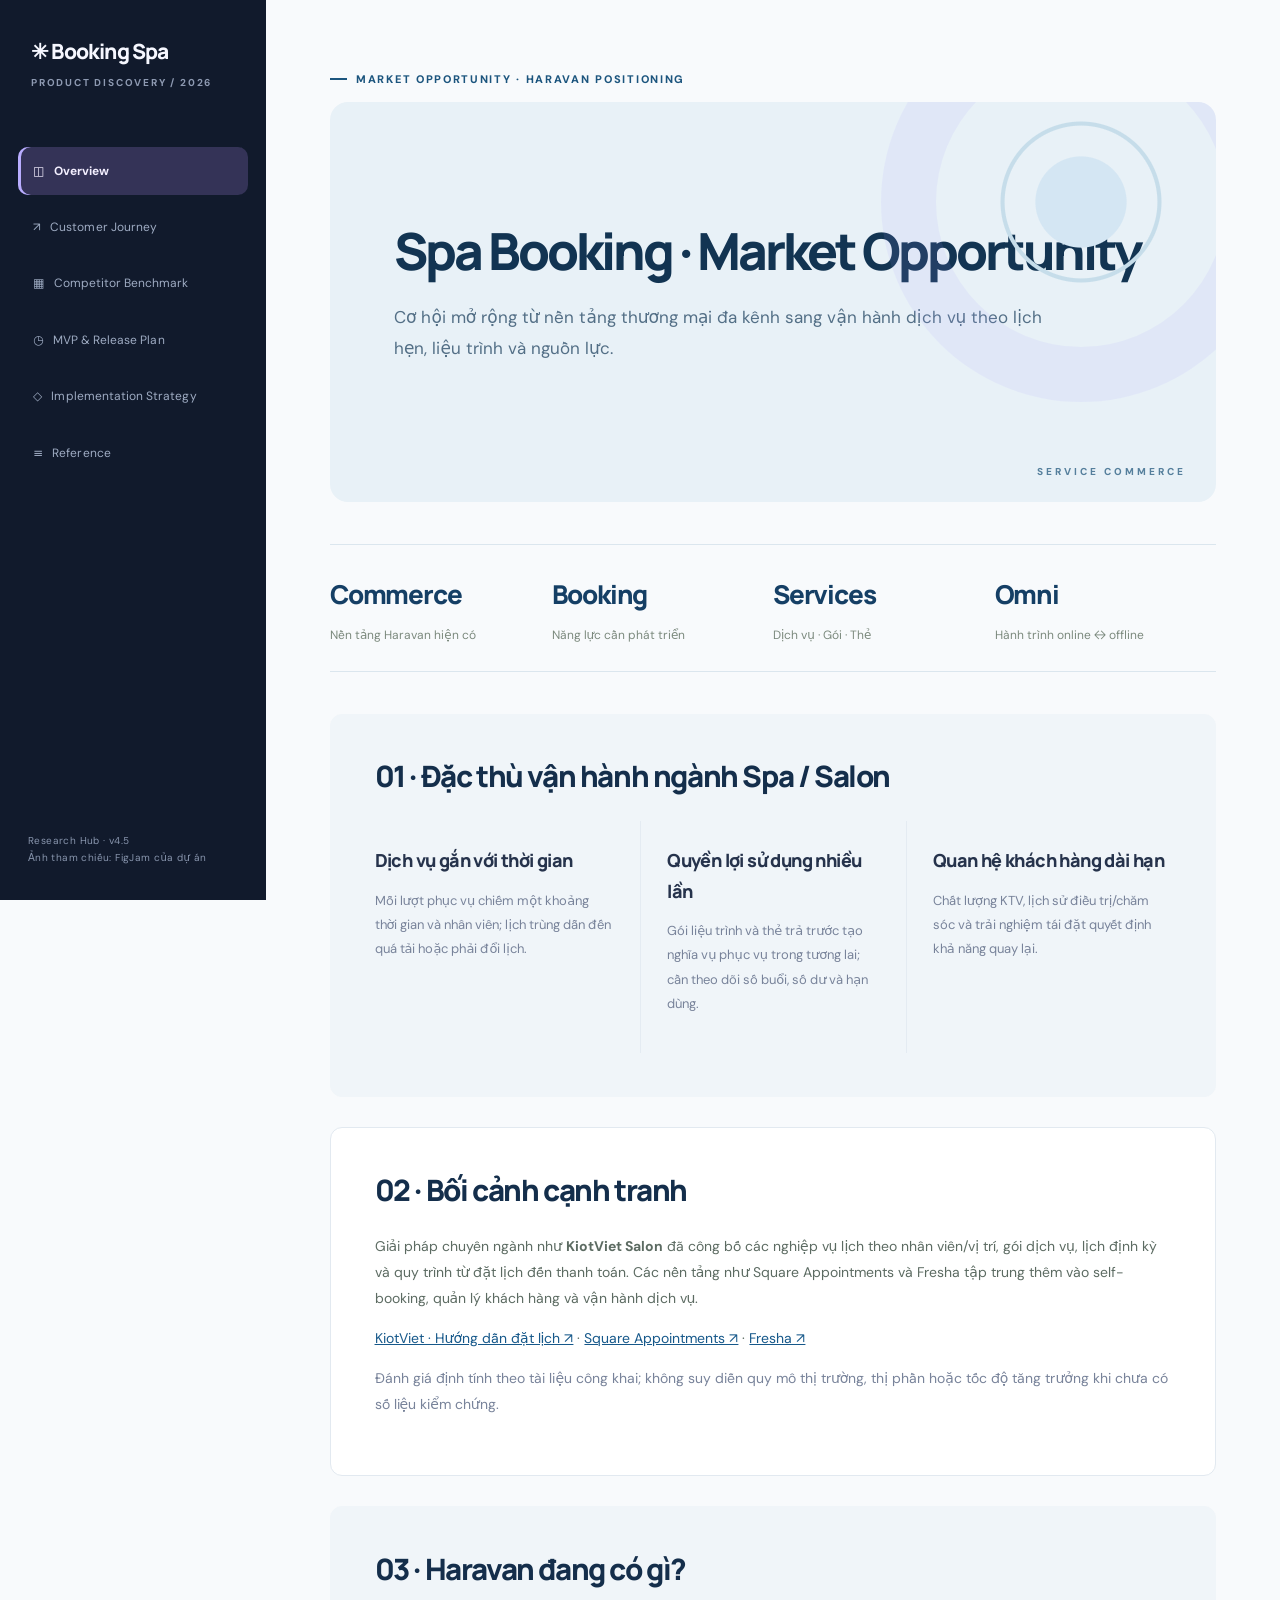
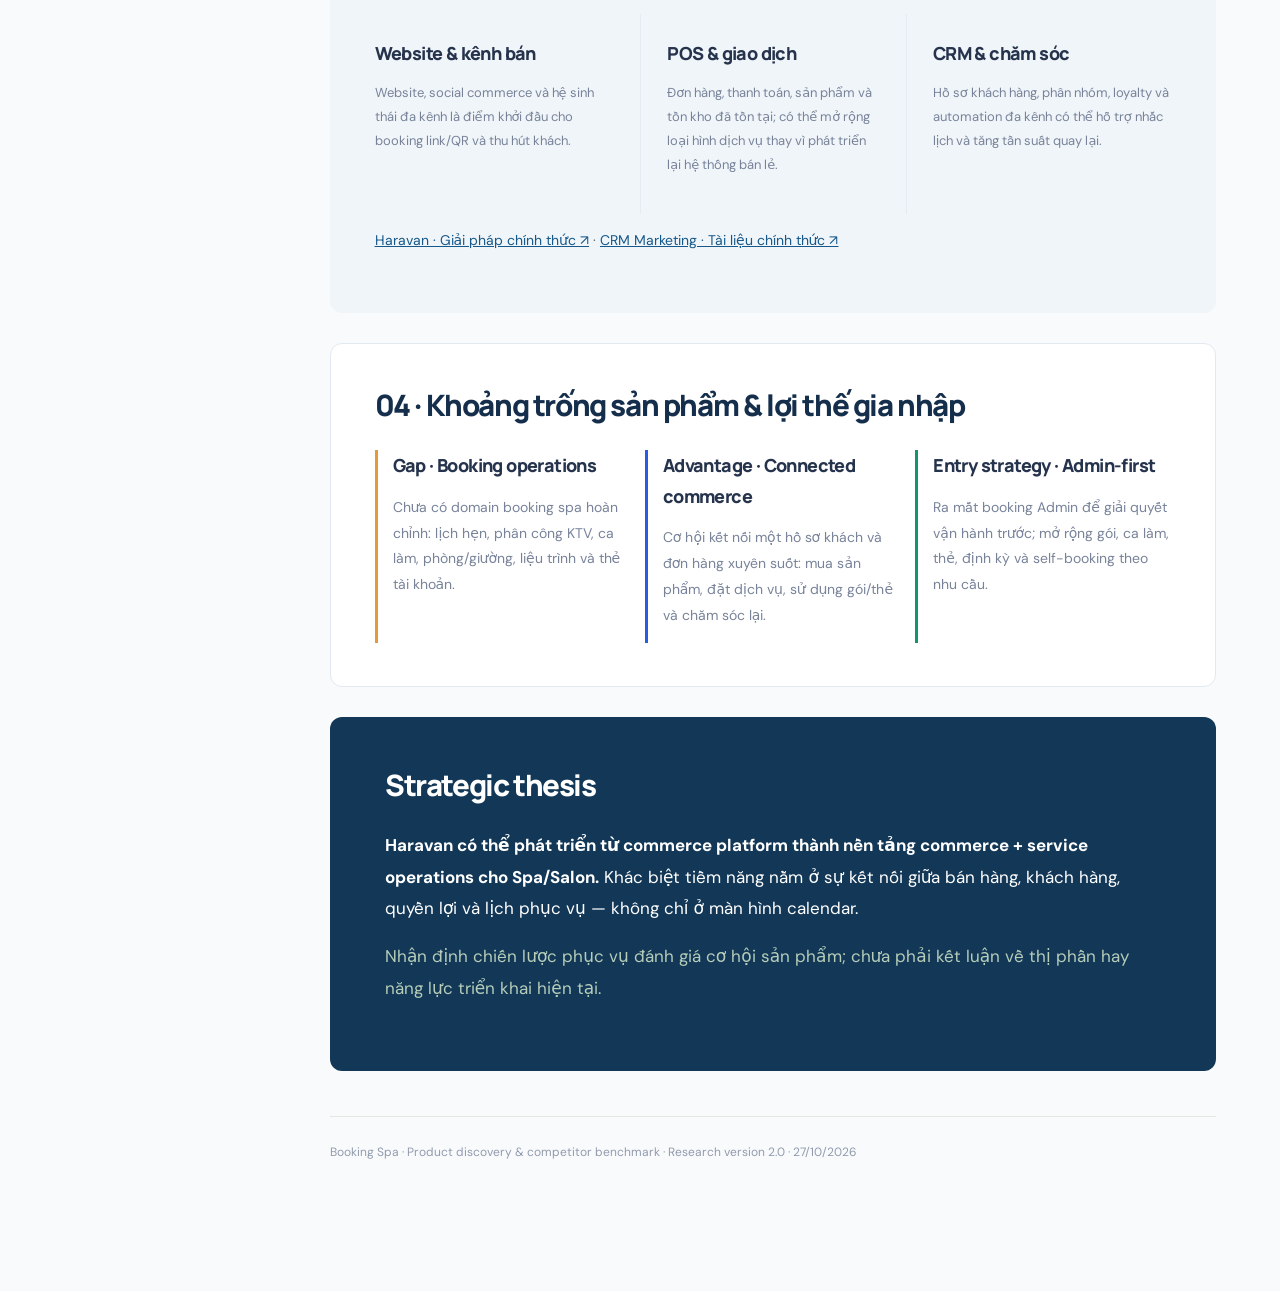
==== commit 9e2a31f0: "Separate reuse, extend and new scope explicitly for every spa capability" ====
--- a/index.html
+++ b/index.html
@@ -129,11 +129,11 @@
 .notice{background:#eaf2f8;border-left-color:#2c6e9f;color:#315f7f}
 .btn-source{background:#164b77}.btn-source:hover{background:#103958}
 .modal-close{background:#eef3f7}
-</style><style id="square-benchmark-v4-2">.competitor-tabs{display:flex;gap:12px;margin:34px 0 18px}.competitor-tab{background:#fff;border:1px solid #dce6ef;border-radius:12px;padding:20px 26px;min-width:220px;text-align:left;color:#243b52;transition:.2s}.competitor-tab b{display:block;font-family:Manrope,sans-serif;font-size:17px;letter-spacing:-.5px}.competitor-tab small{display:block;color:#8090a0;font-size:11px;margin-top:5px}.competitor-tab.active{border-color:#204e76;background:#edf4f9;box-shadow:inset 0 -3px 0 #204e76}.competitor-tab:hover{border-color:#9eb9d0}.benchmark-context{font-size:13px;color:#718294;max-width:850px;line-height:1.7}.square-preview{width:100%;height:100%;min-height:195px;display:flex;flex-direction:column;align-items:flex-start;justify-content:center;gap:12px;padding:28px;background:#eaf0f5;color:#234c6c}.square-preview .square-symbol{font-size:47px;line-height:1;font-weight:400;color:#22557e}.square-preview span:not(.square-symbol){font-size:10px;letter-spacing:2.1px;font-weight:800;color:#708ba1}.square-preview strong{font-family:Manrope,sans-serif;font-size:21px;letter-spacing:-.7px}.modal-content .square-preview{min-height:340px;border-radius:12px}.modal-content .square-preview .square-symbol{font-size:72px}@media(max-width:700px){.competitor-tabs{gap:8px}.competitor-tab{min-width:0;flex:1;padding:14px 12px}.competitor-tab b{font-size:13px}.competitor-tab small{font-size:10px}}</style><style id="implementation-strategy-v4-3">.implementation-summary{display:grid;grid-template-columns:repeat(3,minmax(0,1fr));gap:14px;margin:38px 0 22px}.implementation-summary>div{padding:31px 29px;background:#eaf1f7;border-radius:12px}.implementation-summary>div:nth-child(2){background:#f0f3f6}.implementation-summary>div:nth-child(3){background:#e4edf5}.implementation-summary span,.implementation-section-heading span,.implementation-architecture span{display:block;color:#57718b;font-size:10px;letter-spacing:1.6px;font-weight:800}.implementation-summary strong{display:block;font-family:Manrope,sans-serif;font-size:27px;color:#153b5e;letter-spacing:-1px;margin:14px 0 10px}.implementation-summary p{font-size:13px;line-height:1.8;color:#5d7081;margin:0}.implementation-note{background:#163b5e;color:#d9e9f5;padding:27px 32px;border-radius:12px;margin:22px 0 62px}.implementation-note strong{color:#fff;font-family:Manrope,sans-serif;font-size:17px}.implementation-note p{margin:8px 0 0;line-height:1.85;font-size:13px}.implementation-note b{color:white}.implementation-section-heading{display:flex;align-items:end;justify-content:space-between;gap:24px;margin:50px 0 24px}.implementation-section-heading h2{margin:10px 0 0}.implementation-section-heading>p{font-size:12px;color:#768697;max-width:370px;margin:0}.capability-grid{display:grid;grid-template-columns:repeat(2,minmax(0,1fr));gap:17px}.capability-card{border:1px solid #e1e9f0;background:#fff;border-radius:12px;padding:26px 29px}.capability-meta{display:flex;align-items:center;gap:8px}.capability-index{color:#a2b0bd;font-size:11px;font-weight:700;margin-right:auto}.capability-type{font-size:10px;font-weight:800;color:#285d7c;background:#e8f1f7;border-radius:5px;padding:5px 8px}.capability-type.new{background:#dce9f4;color:#16476d}.capability-type.extend{background:#eff2f6;color:#586d82}.capability-phase{font-size:10px;font-weight:800;color:#71869a}.capability-card h3{font-size:19px;line-height:1.4;margin:19px 0 21px;color:#173b59}.capability-copy label{display:block;color:#466b87;font-size:10px;text-transform:uppercase;letter-spacing:1px;font-weight:800;margin:15px 0 4px}.capability-copy p{color:#647589;font-size:12px;line-height:1.85;margin:0}.implementation-phases{border-top:1px solid #dbe5ee}.implementation-phase{display:grid;grid-template-columns:80px minmax(0,1fr);gap:25px;padding:31px 0;border-bottom:1px solid #dbe5ee}.implementation-phase-id{font-family:Manrope,sans-serif;font-size:34px;font-weight:800;color:#1a537b;letter-spacing:-1px}.implementation-phase h3{font-size:21px;margin:0 0 12px}.implementation-phase p{font-size:13px;color:#66798a;line-height:1.85;margin:9px 0}.implementation-phase .implementation-flow{font-weight:700;color:#2e536f}.implementation-acceptance{background:#eaf2f8;padding:14px 18px;border-radius:8px;color:#3e627d;font-size:12px;margin-top:17px;line-height:1.75}.implementation-architecture{display:grid;grid-template-columns:1fr 50px 1fr;gap:12px;align-items:center;margin:24px 0}.implementation-architecture>div:not(.implementation-arrow){background:#fff;border:1px solid #dce6ee;border-radius:12px;padding:29px;display:flex;flex-direction:column;gap:12px}.implementation-architecture strong{font-size:13px;color:#1d4260;border-bottom:1px solid #e8edf1;padding-bottom:8px}.implementation-arrow{text-align:center;color:#2c6187;font-size:27px}.implementation-caveat{background:#edf3f8;color:#4e667a;margin:25px 0}.implementation-caveat strong{color:#173e5e}@media(max-width:850px){.implementation-summary{grid-template-columns:1fr}.capability-grid{grid-template-columns:1fr}.implementation-section-heading{display:block}.implementation-section-heading>p{margin-top:12px}.implementation-architecture{grid-template-columns:1fr}.implementation-arrow{transform:rotate(90deg)}.implementation-phase{grid-template-columns:55px 1fr;gap:12px}.implementation-phase-id{font-size:26px}}</style><style id="impl-summary-v4-4">.impl-summary{display:grid;grid-template-columns:repeat(3,minmax(0,1fr));gap:14px;margin:38px 0 22px}.impl-summary-column{background:#fff;border:1px solid #dce7f0;border-radius:12px;overflow:hidden}.impl-summary-top{padding:23px 24px 18px;background:#eaf1f7}.impl-summary-column:nth-child(2) .impl-summary-top{background:#edf2f6}.impl-summary-column:nth-child(3) .impl-summary-top{background:#e2edf6}.impl-summary-top>span{color:#6c869b;font-size:10px;font-weight:800;letter-spacing:1.6px}.impl-summary-top h2{font-size:26px;margin:9px 0 6px;letter-spacing:-1px;color:#153c5c}.impl-summary-top p{font-size:12px;color:#60798b;margin:0}.impl-summary ul{padding:19px 23px 23px;margin:0;list-style:none}.impl-summary li{font-size:12px;color:#425c71;padding:9px 0;border-bottom:1px solid #eef2f6;line-height:1.55}.impl-summary li:last-child{border:0}.impl-summary li:before{content:"✓";color:#2c6a92;font-weight:800;margin-right:10px}.impl-principle{background:#163b5e;border-radius:10px;padding:22px 26px;color:#e3eef8;display:flex;gap:25px;align-items:flex-start;font-size:12px;line-height:1.8}.impl-principle strong{white-space:nowrap;color:white;font-size:13px}.impl-principle b{color:white}.impl-section-title{display:flex;justify-content:space-between;align-items:end;gap:20px;margin:60px 0 22px}.impl-section-title span{font-size:10px;color:#6686a0;letter-spacing:1.5px;font-weight:800}.impl-section-title h2{margin:9px 0 0}.impl-section-title>p{max-width:350px;color:#74879a;font-size:12px}.impl-release-table{border-top:1px solid #dbe5ed}.impl-release-head,.impl-release-row{display:grid;grid-template-columns:160px 1fr 1.25fr 1fr;gap:22px;align-items:start}.impl-release-head{padding:16px 12px;background:#eaf1f7;color:#486b85;font-size:10px;text-transform:uppercase;letter-spacing:1px;font-weight:800}.impl-release-row{padding:22px 12px;border-bottom:1px solid #dfe7ee}.impl-release-row b{display:block;font-size:21px;color:#1c557f;font-family:Manrope,sans-serif}.impl-release-row strong{font-size:12px;color:#263f54;line-height:1.5;display:block}.impl-release-row p{font-size:12px;color:#62788b;line-height:1.75;margin:0}.impl-accordion{border-top:1px solid #dce6ef}.impl-detail{border-bottom:1px solid #dce6ef;background:transparent}.impl-detail summary{display:flex;align-items:center;gap:15px;padding:19px 8px;cursor:pointer;list-style:none}.impl-detail summary::-webkit-details-marker{display:none}.impl-detail-number{font-size:11px;color:#9aabba;width:30px}.impl-detail summary strong{font-size:14px;color:#213e57;flex:1}.impl-detail-type{font-size:11px;color:#2a5c7f;background:#e8f0f7;border-radius:5px;padding:5px 9px}.impl-detail-phase{font-size:11px;color:#70869b;min-width:56px;text-align:center}.impl-chevron{font-size:20px;color:#6988a0}.impl-detail[open] .impl-chevron{transform:rotate(180deg)}.impl-detail>p{padding:0 65px 21px 53px;color:#65798b;font-size:13px;line-height:1.9;margin:0}.impl-note{margin:25px 0;background:#eaf1f7;border-radius:9px;padding:22px 26px;color:#4c6b84;font-size:12px;line-height:1.8}.impl-note b{color:#1c4b70}.impl-note p{margin:7px 0 0}@media(max-width:980px){.impl-summary{grid-template-columns:1fr}.impl-release-head,.impl-release-row{grid-template-columns:110px 1fr 1fr}.impl-release-head span:last-child,.impl-release-row p:last-child{display:none}}@media(max-width:700px){.impl-principle{display:block}.impl-principle span{display:block;margin-top:8px}.impl-release-head{display:none}.impl-release-row{display:block}.impl-release-row p{margin-top:9px}.impl-release-row p:last-child{display:block}.impl-detail summary{gap:8px}.impl-detail-phase{display:none}.impl-detail>p{padding:0 15px 20px 15px}.impl-section-title{display:block}}</style></head><body><div class="shell"><aside class="side"><div class="logo">✳ Booking Spa</div><div class="sub">PRODUCT DISCOVERY / 2026</div><button class="nav active" data-tab="overview">◫ &nbsp; Overview</button><button class="nav" data-tab="journey">↗ &nbsp; Customer Journey</button><button class="nav" data-tab="benchmark">▦ &nbsp; Competitor Benchmark</button><button class="nav" data-tab="roadmap">◷ &nbsp; MVP & Release Plan</button><button class="nav" data-tab="implementation">◇ &nbsp; Implementation Strategy</button><button class="nav" data-tab="sources">≡ &nbsp; Reference</button><div class="sidefoot">Research Hub · v4.4<br>Ảnh tham chiếu: FigJam của dự án</div></aside><main class="main">
+</style><style id="square-benchmark-v4-2">.competitor-tabs{display:flex;gap:12px;margin:34px 0 18px}.competitor-tab{background:#fff;border:1px solid #dce6ef;border-radius:12px;padding:20px 26px;min-width:220px;text-align:left;color:#243b52;transition:.2s}.competitor-tab b{display:block;font-family:Manrope,sans-serif;font-size:17px;letter-spacing:-.5px}.competitor-tab small{display:block;color:#8090a0;font-size:11px;margin-top:5px}.competitor-tab.active{border-color:#204e76;background:#edf4f9;box-shadow:inset 0 -3px 0 #204e76}.competitor-tab:hover{border-color:#9eb9d0}.benchmark-context{font-size:13px;color:#718294;max-width:850px;line-height:1.7}.square-preview{width:100%;height:100%;min-height:195px;display:flex;flex-direction:column;align-items:flex-start;justify-content:center;gap:12px;padding:28px;background:#eaf0f5;color:#234c6c}.square-preview .square-symbol{font-size:47px;line-height:1;font-weight:400;color:#22557e}.square-preview span:not(.square-symbol){font-size:10px;letter-spacing:2.1px;font-weight:800;color:#708ba1}.square-preview strong{font-family:Manrope,sans-serif;font-size:21px;letter-spacing:-.7px}.modal-content .square-preview{min-height:340px;border-radius:12px}.modal-content .square-preview .square-symbol{font-size:72px}@media(max-width:700px){.competitor-tabs{gap:8px}.competitor-tab{min-width:0;flex:1;padding:14px 12px}.competitor-tab b{font-size:13px}.competitor-tab small{font-size:10px}}</style><style id="implementation-strategy-v4-3">.implementation-summary{display:grid;grid-template-columns:repeat(3,minmax(0,1fr));gap:14px;margin:38px 0 22px}.implementation-summary>div{padding:31px 29px;background:#eaf1f7;border-radius:12px}.implementation-summary>div:nth-child(2){background:#f0f3f6}.implementation-summary>div:nth-child(3){background:#e4edf5}.implementation-summary span,.implementation-section-heading span,.implementation-architecture span{display:block;color:#57718b;font-size:10px;letter-spacing:1.6px;font-weight:800}.implementation-summary strong{display:block;font-family:Manrope,sans-serif;font-size:27px;color:#153b5e;letter-spacing:-1px;margin:14px 0 10px}.implementation-summary p{font-size:13px;line-height:1.8;color:#5d7081;margin:0}.implementation-note{background:#163b5e;color:#d9e9f5;padding:27px 32px;border-radius:12px;margin:22px 0 62px}.implementation-note strong{color:#fff;font-family:Manrope,sans-serif;font-size:17px}.implementation-note p{margin:8px 0 0;line-height:1.85;font-size:13px}.implementation-note b{color:white}.implementation-section-heading{display:flex;align-items:end;justify-content:space-between;gap:24px;margin:50px 0 24px}.implementation-section-heading h2{margin:10px 0 0}.implementation-section-heading>p{font-size:12px;color:#768697;max-width:370px;margin:0}.capability-grid{display:grid;grid-template-columns:repeat(2,minmax(0,1fr));gap:17px}.capability-card{border:1px solid #e1e9f0;background:#fff;border-radius:12px;padding:26px 29px}.capability-meta{display:flex;align-items:center;gap:8px}.capability-index{color:#a2b0bd;font-size:11px;font-weight:700;margin-right:auto}.capability-type{font-size:10px;font-weight:800;color:#285d7c;background:#e8f1f7;border-radius:5px;padding:5px 8px}.capability-type.new{background:#dce9f4;color:#16476d}.capability-type.extend{background:#eff2f6;color:#586d82}.capability-phase{font-size:10px;font-weight:800;color:#71869a}.capability-card h3{font-size:19px;line-height:1.4;margin:19px 0 21px;color:#173b59}.capability-copy label{display:block;color:#466b87;font-size:10px;text-transform:uppercase;letter-spacing:1px;font-weight:800;margin:15px 0 4px}.capability-copy p{color:#647589;font-size:12px;line-height:1.85;margin:0}.implementation-phases{border-top:1px solid #dbe5ee}.implementation-phase{display:grid;grid-template-columns:80px minmax(0,1fr);gap:25px;padding:31px 0;border-bottom:1px solid #dbe5ee}.implementation-phase-id{font-family:Manrope,sans-serif;font-size:34px;font-weight:800;color:#1a537b;letter-spacing:-1px}.implementation-phase h3{font-size:21px;margin:0 0 12px}.implementation-phase p{font-size:13px;color:#66798a;line-height:1.85;margin:9px 0}.implementation-phase .implementation-flow{font-weight:700;color:#2e536f}.implementation-acceptance{background:#eaf2f8;padding:14px 18px;border-radius:8px;color:#3e627d;font-size:12px;margin-top:17px;line-height:1.75}.implementation-architecture{display:grid;grid-template-columns:1fr 50px 1fr;gap:12px;align-items:center;margin:24px 0}.implementation-architecture>div:not(.implementation-arrow){background:#fff;border:1px solid #dce6ee;border-radius:12px;padding:29px;display:flex;flex-direction:column;gap:12px}.implementation-architecture strong{font-size:13px;color:#1d4260;border-bottom:1px solid #e8edf1;padding-bottom:8px}.implementation-arrow{text-align:center;color:#2c6187;font-size:27px}.implementation-caveat{background:#edf3f8;color:#4e667a;margin:25px 0}.implementation-caveat strong{color:#173e5e}@media(max-width:850px){.implementation-summary{grid-template-columns:1fr}.capability-grid{grid-template-columns:1fr}.implementation-section-heading{display:block}.implementation-section-heading>p{margin-top:12px}.implementation-architecture{grid-template-columns:1fr}.implementation-arrow{transform:rotate(90deg)}.implementation-phase{grid-template-columns:55px 1fr;gap:12px}.implementation-phase-id{font-size:26px}}</style><style id="impl-summary-v4-4">.impl-summary{display:grid;grid-template-columns:repeat(3,minmax(0,1fr));gap:14px;margin:38px 0 22px}.impl-summary-column{background:#fff;border:1px solid #dce7f0;border-radius:12px;overflow:hidden}.impl-summary-top{padding:23px 24px 18px;background:#eaf1f7}.impl-summary-column:nth-child(2) .impl-summary-top{background:#edf2f6}.impl-summary-column:nth-child(3) .impl-summary-top{background:#e2edf6}.impl-summary-top>span{color:#6c869b;font-size:10px;font-weight:800;letter-spacing:1.6px}.impl-summary-top h2{font-size:26px;margin:9px 0 6px;letter-spacing:-1px;color:#153c5c}.impl-summary-top p{font-size:12px;color:#60798b;margin:0}.impl-summary ul{padding:19px 23px 23px;margin:0;list-style:none}.impl-summary li{font-size:12px;color:#425c71;padding:9px 0;border-bottom:1px solid #eef2f6;line-height:1.55}.impl-summary li:last-child{border:0}.impl-summary li:before{content:"✓";color:#2c6a92;font-weight:800;margin-right:10px}.impl-principle{background:#163b5e;border-radius:10px;padding:22px 26px;color:#e3eef8;display:flex;gap:25px;align-items:flex-start;font-size:12px;line-height:1.8}.impl-principle strong{white-space:nowrap;color:white;font-size:13px}.impl-principle b{color:white}.impl-section-title{display:flex;justify-content:space-between;align-items:end;gap:20px;margin:60px 0 22px}.impl-section-title span{font-size:10px;color:#6686a0;letter-spacing:1.5px;font-weight:800}.impl-section-title h2{margin:9px 0 0}.impl-section-title>p{max-width:350px;color:#74879a;font-size:12px}.impl-release-table{border-top:1px solid #dbe5ed}.impl-release-head,.impl-release-row{display:grid;grid-template-columns:160px 1fr 1.25fr 1fr;gap:22px;align-items:start}.impl-release-head{padding:16px 12px;background:#eaf1f7;color:#486b85;font-size:10px;text-transform:uppercase;letter-spacing:1px;font-weight:800}.impl-release-row{padding:22px 12px;border-bottom:1px solid #dfe7ee}.impl-release-row b{display:block;font-size:21px;color:#1c557f;font-family:Manrope,sans-serif}.impl-release-row strong{font-size:12px;color:#263f54;line-height:1.5;display:block}.impl-release-row p{font-size:12px;color:#62788b;line-height:1.75;margin:0}.impl-accordion{border-top:1px solid #dce6ef}.impl-detail{border-bottom:1px solid #dce6ef;background:transparent}.impl-detail summary{display:flex;align-items:center;gap:15px;padding:19px 8px;cursor:pointer;list-style:none}.impl-detail summary::-webkit-details-marker{display:none}.impl-detail-number{font-size:11px;color:#9aabba;width:30px}.impl-detail summary strong{font-size:14px;color:#213e57;flex:1}.impl-detail-type{font-size:11px;color:#2a5c7f;background:#e8f0f7;border-radius:5px;padding:5px 9px}.impl-detail-phase{font-size:11px;color:#70869b;min-width:56px;text-align:center}.impl-chevron{font-size:20px;color:#6988a0}.impl-detail[open] .impl-chevron{transform:rotate(180deg)}.impl-detail>p{padding:0 65px 21px 53px;color:#65798b;font-size:13px;line-height:1.9;margin:0}.impl-note{margin:25px 0;background:#eaf1f7;border-radius:9px;padding:22px 26px;color:#4c6b84;font-size:12px;line-height:1.8}.impl-note b{color:#1c4b70}.impl-note p{margin:7px 0 0}@media(max-width:980px){.impl-summary{grid-template-columns:1fr}.impl-release-head,.impl-release-row{grid-template-columns:110px 1fr 1fr}.impl-release-head span:last-child,.impl-release-row p:last-child{display:none}}@media(max-width:700px){.impl-principle{display:block}.impl-principle span{display:block;margin-top:8px}.impl-release-head{display:none}.impl-release-row{display:block}.impl-release-row p{margin-top:9px}.impl-release-row p:last-child{display:block}.impl-detail summary{gap:8px}.impl-detail-phase{display:none}.impl-detail>p{padding:0 15px 20px 15px}.impl-section-title{display:block}}</style><style id="impl-clarity-v4-5">.impl-quick-summary{display:grid;grid-template-columns:repeat(3,minmax(0,1fr));gap:13px;margin:34px 0 50px}.impl-quick-summary>div{padding:24px 25px;background:#fff;border:1px solid #dce6ef;border-top:4px solid #1b4e75;border-radius:9px}.impl-quick-summary>div:nth-child(2){border-top-color:#4b83ad}.impl-quick-summary>div:nth-child(3){border-top-color:#122d49}.impl-quick-summary span{font-size:10px;letter-spacing:1.6px;font-weight:800;color:#53718b}.impl-quick-summary h2{font-size:23px;letter-spacing:-.9px;margin:12px 0}.impl-quick-summary p{font-size:12px;line-height:1.8;color:#657b8e;margin:0}.impl-matrix-wrap{overflow-x:auto;border:1px solid #dce6ee;border-radius:12px;background:white}.impl-matrix{border-collapse:collapse;width:100%;min-width:960px;table-layout:fixed}.impl-matrix th{background:#eaf1f7;padding:21px 18px;text-align:left;vertical-align:top;border-bottom:1px solid #d6e2eb;color:#173e5c;font-size:12px}.impl-matrix th:first-child{width:18%}.impl-matrix th:nth-child(2){width:24%}.impl-matrix th:nth-child(3){width:27%}.impl-matrix th:nth-child(4){width:31%}.impl-matrix th small{display:block;color:#7b8e9e;font-weight:400;margin-top:6px;line-height:1.5}.impl-col-label{display:inline-block;font-size:10px;letter-spacing:1.1px;padding:5px 9px;border-radius:4px;color:white;background:#1c4d72}.impl-col-label.extend{background:#427ba4}.impl-col-label.new{background:#152f4c}.impl-matrix td{font-size:12px;line-height:1.75;padding:18px;border-bottom:1px solid #e6edf3;vertical-align:top;color:#566e82}.impl-matrix tr:last-child td{border-bottom:0}.impl-matrix tbody tr:hover{background:#f6f9fc}.impl-matrix td:nth-child(2){background:#f8fafc}.impl-matrix td:nth-child(3){background:#f2f7fb}.impl-matrix td:nth-child(4){background:#f7f9fc}.impl-matrix td:first-child strong{display:block;font-size:13px;color:#183d5b;margin-top:7px}.impl-phase-chip{display:inline-block;color:#2d638c;font-size:10px;font-weight:800}.impl-phase-snapshot{display:grid;grid-template-columns:repeat(4,minmax(0,1fr));gap:12px}.impl-phase-snapshot>div{background:#eaf1f7;padding:21px;border-radius:9px}.impl-phase-snapshot span{font-size:12px;color:#2e638a;font-weight:800}.impl-phase-snapshot strong{display:block;margin:10px 0;font-size:14px;color:#173d5b}.impl-phase-snapshot p{font-size:12px;color:#60778b;line-height:1.7}.impl-assumption{margin:30px 0;border-top:1px solid #dce6ef;border-bottom:1px solid #dce6ef}.impl-assumption summary{padding:19px 5px;cursor:pointer;color:#254c69;font-weight:700;font-size:13px}.impl-assumption summary span{float:right}.impl-assumption p{font-size:12px;color:#64798a;line-height:1.9;padding:0 5px 20px}@media(max-width:850px){.impl-quick-summary{grid-template-columns:1fr}.impl-phase-snapshot{grid-template-columns:repeat(2,minmax(0,1fr))}}@media(max-width:600px){.impl-phase-snapshot{grid-template-columns:1fr}}</style></head><body><div class="shell"><aside class="side"><div class="logo">✳ Booking Spa</div><div class="sub">PRODUCT DISCOVERY / 2026</div><button class="nav active" data-tab="overview">◫ &nbsp; Overview</button><button class="nav" data-tab="journey">↗ &nbsp; Customer Journey</button><button class="nav" data-tab="benchmark">▦ &nbsp; Competitor Benchmark</button><button class="nav" data-tab="roadmap">◷ &nbsp; MVP & Release Plan</button><button class="nav" data-tab="implementation">◇ &nbsp; Implementation Strategy</button><button class="nav" data-tab="sources">≡ &nbsp; Reference</button><div class="sidefoot">Research Hub · v4.5<br>Ảnh tham chiếu: FigJam của dự án</div></aside><main class="main">
 <section class="section active" id="overview"><div class="eyebrow">Market opportunity · Haravan positioning</div><div class="top"><div><h1>Spa Booking · Market Opportunity</h1><p class="intro">Cơ hội mở rộng từ nền tảng thương mại đa kênh sang vận hành dịch vụ theo lịch hẹn, liệu trình và nguồn lực.</p></div><span class="badge">PRODUCT STRATEGY · 2026</span></div><div class="stats"><div class="stat"><strong>Commerce</strong><small>Nền tảng Haravan hiện có</small></div><div class="stat"><strong>Booking</strong><small>Năng lực cần phát triển</small></div><div class="stat"><strong>Services</strong><small>Dịch vụ · Gói · Thẻ</small></div><div class="stat"><strong>Omni</strong><small>Hành trình online ↔ offline</small></div></div><div class="panel"><h2>01 · Đặc thù vận hành ngành Spa / Salon</h2><div class="cards"><div><h3>Dịch vụ gắn với thời gian</h3><p class="muted">Mỗi lượt phục vụ chiếm một khoảng thời gian và nhân viên; lịch trùng dẫn đến quá tải hoặc phải đổi lịch.</p></div><div><h3>Quyền lợi sử dụng nhiều lần</h3><p class="muted">Gói liệu trình và thẻ trả trước tạo nghĩa vụ phục vụ trong tương lai; cần theo dõi số buổi, số dư và hạn dùng.</p></div><div><h3>Quan hệ khách hàng dài hạn</h3><p class="muted">Chất lượng KTV, lịch sử điều trị/chăm sóc và trải nghiệm tái đặt quyết định khả năng quay lại.</p></div></div></div><div class="panel"><h2>02 · Bối cảnh cạnh tranh</h2><p>Giải pháp chuyên ngành như <b>KiotViet Salon</b> đã công bố các nghiệp vụ lịch theo nhân viên/vị trí, gói dịch vụ, lịch định kỳ và quy trình từ đặt lịch đến thanh toán. Các nền tảng như Square Appointments và Fresha tập trung thêm vào self-booking, quản lý khách hàng và vận hành dịch vụ.</p><p><a target="_blank" rel="noopener" href="https://www.kiotviet.vn/huong-dan-su-dung-kiotviet/salon-dat-lich-hen/dat-lich-hen-new/">KiotViet · Hướng dẫn đặt lịch ↗</a> · <a target="_blank" rel="noopener" href="https://squareup.com/us/en/appointments">Square Appointments ↗</a> · <a target="_blank" rel="noopener" href="https://www.fresha.com/for-business/features">Fresha ↗</a></p><p class="muted">Đánh giá định tính theo tài liệu công khai; không suy diễn quy mô thị trường, thị phần hoặc tốc độ tăng trưởng khi chưa có số liệu kiểm chứng.</p></div><div class="panel"><h2>03 · Haravan đang có gì?</h2><div class="cards"><div><h3>Website & kênh bán</h3><p class="muted">Website, social commerce và hệ sinh thái đa kênh là điểm khởi đầu cho booking link/QR và thu hút khách.</p></div><div><h3>POS & giao dịch</h3><p class="muted">Đơn hàng, thanh toán, sản phẩm và tồn kho đã tồn tại; có thể mở rộng loại hình dịch vụ thay vì phát triển lại hệ thống bán lẻ.</p></div><div><h3>CRM & chăm sóc</h3><p class="muted">Hồ sơ khách hàng, phân nhóm, loyalty và automation đa kênh có thể hỗ trợ nhắc lịch và tăng tần suất quay lại.</p></div></div><p><a target="_blank" rel="noopener" href="https://www.haravan.com/">Haravan · Giải pháp chính thức ↗</a> · <a target="_blank" rel="noopener" href="https://help.haravan.com/docs/customers/intro-new-loyalty/bo-giai-phap-crm-marketing/">CRM Marketing · Tài liệu chính thức ↗</a></p></div><div class="panel"><h2>04 · Khoảng trống sản phẩm & lợi thế gia nhập</h2><div style="display:grid;grid-template-columns:repeat(auto-fit,minmax(240px,1fr));gap:14px"><div style="border-left:3px solid #e49b37;padding-left:15px"><h3>Gap · Booking operations</h3><p class="muted">Chưa có domain booking spa hoàn chỉnh: lịch hẹn, phân công KTV, ca làm, phòng/giường, liệu trình và thẻ tài khoản.</p></div><div style="border-left:3px solid #275de5;padding-left:15px"><h3>Advantage · Connected commerce</h3><p class="muted">Cơ hội kết nối một hồ sơ khách và đơn hàng xuyên suốt: mua sản phẩm, đặt dịch vụ, sử dụng gói/thẻ và chăm sóc lại.</p></div><div style="border-left:3px solid #13946d;padding-left:15px"><h3>Entry strategy · Admin-first</h3><p class="muted">Ra mắt booking Admin để giải quyết vận hành trước; mở rộng gói, ca làm, thẻ, định kỳ và self-booking theo nhu cầu.</p></div></div></div><div class="panel"><h2>Strategic thesis</h2><p><b>Haravan có thể phát triển từ commerce platform thành nền tảng commerce + service operations cho Spa/Salon.</b> Khác biệt tiềm năng nằm ở sự kết nối giữa bán hàng, khách hàng, quyền lợi và lịch phục vụ — không chỉ ở màn hình calendar.</p><p class="muted">Nhận định chiến lược phục vụ đánh giá cơ hội sản phẩm; chưa phải kết luận về thị phần hay năng lực triển khai hiện tại.</p></div></section>
 <section class="section" id="journey"><div class="eyebrow">Cross-functional experience</div><h1>Service Booking · End-to-End Journey</h1><p class="intro">Hành trình xuyên suốt bốn vai trò: Khách hàng, Lễ tân, Hệ thống và KTV/Quản lý. Trình tự thể hiện trạng thái mục tiêu; các phase mở rộng khả năng tự phục vụ và điều phối.</p><div class="panel"><div class="top"><h2>Swimlane · Booking → Service → Return</h2><span class="badge">TARGET JOURNEY</span></div><div class="journey-scroll"><div class="journey-map"><div class="journey-head"><b>ROLE / STAGE</b><b>01 · Nhu cầu</b><b>02 · Tạo lịch</b><b>03 · Kiểm tra</b><b>04 · Xác nhận</b><b>05 · Phục vụ</b><b>06 · Thanh toán</b><b>07 · Tái đặt</b></div><div class="journey-row"><b>Khách hàng</b><span>Tìm dịch vụ, chọn thời gian/KTV</span><span>Gửi yêu cầu qua lễ tân hoặc web/QR</span><span>Nhận slot thay thế nếu bận</span><span>Nhận xác nhận lịch</span><span>Đến spa, check-in</span><span>Thanh toán hoặc dùng gói/thẻ</span><span>Xem quyền lợi, đặt buổi tiếp</span></div><div class="journey-row"><b>Lễ tân</b><span>Tư vấn dịch vụ, thời lượng</span><span>Tạo booking trên Admin</span><span>Chọn nhân viên, xem lịch trùng</span><span>Chốt giờ và gửi xác nhận</span><span>Tiếp nhận, đổi trạng thái</span><span>Tạo/đối soát đơn hàng</span><span>Hẹn buổi tiếp theo</span></div><div class="journey-row"><b>Hệ thống</b><span>Đọc catalog & khách hàng</span><span>Ghi booking, liên kết khách</span><span>P1: lịch đã đặt → P2: thêm ca → P4: thêm tài nguyên</span><span>Giữ trạng thái và chống trùng</span><span>Ghi nhận lịch sử phục vụ</span><span>Ghi thanh toán, trừ buổi/số dư</span><span>Kiểm tra lịch định kỳ, nhắc lịch</span></div><div class="journey-row"><b>KTV / Quản lý</b><span>Quản lý năng lực dịch vụ</span><span>Xem lịch theo nhân viên</span><span>Xác nhận khả năng tiếp nhận</span><span>Chuẩn bị phòng/giường</span><span>Thực hiện và xác nhận hoàn tất</span><span>Đối soát buổi đã làm</span><span>Theo dõi công suất, lịch tiếp</span></div></div></div><p class="muted" style="font-size:12px;margin-top:12px">Cuộn ngang để xem toàn bộ các giai đoạn. Booking qua lễ tân hoạt động từ P1; web/QR là năng lực mở rộng. Kiểm tra ca từ P2, thẻ và định kỳ từ P3, tài nguyên nâng cao từ P4.</p></div><div class="panel"><h2>Những nhánh nghiệp vụ quan trọng</h2><div class="cards"><div><h3>Khách mới / khách cũ</h3><p class="muted">Khách mới tạo hồ sơ khi đặt lịch; khách cũ liên kết lịch sử, gói và thẻ đã mua.</p></div><div><h3>Nhân viên bận / không có ca</h3><p class="muted">P1 kiểm tra booking đã có. P2 bổ sung kiểm tra ca. Khi không phù hợp, lễ tân chọn nhân viên hoặc giờ khác.</p></div><div><h3>Dịch vụ lẻ / gói / thẻ</h3><p class="muted">Dịch vụ lẻ thanh toán qua đơn hàng; gói khấu trừ số buổi; thẻ khấu trừ số dư theo chính sách.</p></div><div><h3>Đổi / hủy / no-show</h3><p class="muted">Đổi lịch phải kiểm tra lại xung đột. Hủy hoặc no-show xử lý quyền lợi theo chính sách được cấu hình.</p></div><div><h3>Lịch định kỳ</h3><p class="muted">Tạo chuỗi lịch và kiểm tra từng buổi; các buổi không hợp lệ cần điều chỉnh trước khi xác nhận.</p></div><div><h3>Giám sát vận hành</h3><p class="muted">Quản lý xem lịch theo booking, khách hàng, nhân viên; mở rộng theo phòng/giường và công suất khi có dữ liệu.</p></div></div></div><div class="panel"><h2>Core domain relationships</h2><p><b>Customer → Booking → Service Session → Staff / Resource</b></p><p><b>Order → Order Item → Service / Package / Account Card → Entitlement Ledger → Service Session</b></p><p class="muted">Booking status, payment status và entitlement consumption là ba trạng thái độc lập. Sự kiện khấu trừ quyền lợi phải có quy tắc rõ ràng và lịch sử đối soát.</p></div></section>
 <section class="section" id="benchmark"><div class="eyebrow">Competitor intelligence</div><h1>Feature Benchmark</h1><p class="intro">Phân tích năng lực booking và vận hành dịch vụ của các nền tảng chuyên ngành. Mỗi tính năng gồm công dụng, thao tác, lợi ích, mối liên kết nghiệp vụ và nguồn xác minh.</p><div class="competitor-tabs" role="tablist" aria-label="Chọn đối thủ"><button class="competitor-tab active" id="tabKiot" role="tab" aria-selected="true" onclick="setCompetitor('kiot')"><b>KiotViet</b><small>Salon & Spa · Vietnam</small></button><button class="competitor-tab" id="tabSquare" role="tab" aria-selected="false" onclick="setCompetitor('square')"><b>Square Appointments</b><small>Service commerce · Global</small></button></div><div class="benchmark-context" id="benchmarkContext">Phân tích KiotViet Salon theo tài liệu hướng dẫn và ảnh tham chiếu từ FigJam.</div><div class="toolbar"><input id="search" placeholder="Tìm tính năng, nghiệp vụ..." oninput="render()"><select id="phase" onchange="render()"><option value="">Tất cả phase</option><option>P1</option><option>P2</option><option>P3</option><option>P4</option><option>Existing</option></select><select id="proof" onchange="render()"><option value="">Tất cả nguồn xác minh</option><option>Đã xác minh</option><option>Ảnh FigJam</option><option>Tài liệu Square</option></select></div><div class="cards" id="cards"></div><p class="muted" id="benchmarkFootnote" style="font-size:12px;margin-top:20px">Ảnh KiotViet được sử dụng làm tư liệu tham chiếu. Tính năng có thể thay đổi theo phiên bản sản phẩm.</p></section>
 <section class="section" id="roadmap"><div class="eyebrow">Spa Booking · Product release strategy</div><h1>Journey & MVP Release Plan</h1><p class="intro">Lộ trình triển khai theo từng nhóm năng lực. Mỗi phase có phạm vi nghiệp vụ rõ ràng, mức ưu tiên và kịch bản sử dụng hoàn chỉnh cho spa.</p><div class="panel" style="margin:18px 0 25px"><div class="eyebrow">01 · End-to-end journey</div><h2>Journey vận hành chính</h2><p class="muted">Luồng xuyên suốt từ thiết lập dịch vụ đến hoàn tất lượt phục vụ và quay lại. Các phase mở rộng năng lực trên cùng một hành trình, không tạo quy trình rời rạc.</p><div style="display:grid;grid-template-columns:repeat(auto-fit,minmax(165px,1fr));gap:10px;margin-top:18px"><div style="background:#f5f7fb;border:1px solid #e4e9f2;border-radius:12px;padding:15px;min-height:142px"><span class="badge">01 · P1</span><h3 style="margin-top:12px">Thiết lập</h3><p style="font-size:12px;color:#657082">Dịch vụ · KTV · phòng/giường</p></div><div style="background:#f5f7fb;border:1px solid #e4e9f2;border-radius:12px;padding:15px;min-height:142px"><span class="badge">02 · P1</span><h3 style="margin-top:12px">Tiếp nhận nhu cầu</h3><p style="font-size:12px;color:#657082">Khách chọn dịch vụ và thời gian</p></div><div style="background:#f5f7fb;border:1px solid #e4e9f2;border-radius:12px;padding:15px;min-height:142px"><span class="badge">03 · P1–P4</span><h3 style="margin-top:12px">Kiểm tra khả dụng</h3><p style="font-size:12px;color:#657082">Booking hiện có → bổ sung ca làm → tài nguyên</p></div><div style="background:#f5f7fb;border:1px solid #e4e9f2;border-radius:12px;padding:15px;min-height:142px"><span class="badge">04 · P1</span><h3 style="margin-top:12px">Xác nhận lịch</h3><p style="font-size:12px;color:#657082">Tạo lịch · gán nhân viên · thông báo</p></div><div style="background:#f5f7fb;border:1px solid #e4e9f2;border-radius:12px;padding:15px;min-height:142px"><span class="badge">05 · P1</span><h3 style="margin-top:12px">Thực hiện dịch vụ</h3><p style="font-size:12px;color:#657082">Khách đến · check-in · hoàn tất</p></div><div style="background:#f5f7fb;border:1px solid #e4e9f2;border-radius:12px;padding:15px;min-height:142px"><span class="badge">06 · P1–P3</span><h3 style="margin-top:12px">Giao dịch &amp; quyền lợi</h3><p style="font-size:12px;color:#657082">Đơn hàng · gói buổi · thẻ tài khoản</p></div><div style="background:#f5f7fb;border:1px solid #e4e9f2;border-radius:12px;padding:15px;min-height:142px"><span class="badge">07 · P3–P4</span><h3 style="margin-top:12px">Quay lại sử dụng</h3><p style="font-size:12px;color:#657082">Lịch định kỳ · tự đặt lịch · chăm sóc</p></div></div><p style="margin-top:16px"><b>Nguyên tắc:</b> Booking được tạo trước hoặc sau giao dịch mua. Với dịch vụ lẻ, khách có thể thanh toán theo đơn hàng; với gói và thẻ, hệ thống ghi nhận quyền lợi đã mua và khấu trừ theo sự kiện sử dụng.</p></div><div class="eyebrow" style="margin-top:32px">02 · Feature prioritization</div><h2>Phân rã tính năng theo phase</h2><p class="muted">Tính năng được phân nhóm theo nghiệp vụ và mức độ ưu tiên Must have / Should have / Nice to have.</p><div class="panel" style="margin:22px 0"><div class="eyebrow">Phase 01</div><h2>Admin Booking</h2><p class="intro"><b>Giá trị sử dụng:</b> Spa tiếp nhận khách, tạo lịch, phân công nhân viên và hoàn tất lượt phục vụ ngay trên Admin.</p><div style="display:grid;grid-template-columns:repeat(auto-fit,minmax(250px,1fr));gap:12px;margin-top:18px"><div style="border:1px solid #e5e7eb;border-radius:11px;padding:17px;background:#fff"><span class="tag" style="background:#e7f5ed;color:#18794e">Must have</span><h3 style="margin-top:12px">Thiết lập nghiệp vụ</h3><ul style="padding-left:18px;color:#4b5563"><li style="margin:8px 0">Tạo loại hàng hóa Dịch vụ; giá bán, thời lượng</li><li style="margin:8px 0">Khai báo phòng, giường dưới dạng danh mục tài nguyên</li><li style="margin:8px 0">Thiết lập nhân viên có thể nhận lịch</li></ul></div><div style="border:1px solid #e5e7eb;border-radius:11px;padding:17px;background:#fff"><span class="tag" style="background:#e7f5ed;color:#18794e">Must have</span><h3 style="margin-top:12px">Đặt lịch &amp; kiểm tra trùng</h3><ul style="padding-left:18px;color:#4b5563"><li style="margin:8px 0">Lễ tân tạo, đổi, hủy lịch; chọn khách, dịch vụ, thời gian, nhân viên</li><li style="margin:8px 0">Kiểm tra trùng giờ dựa trên các booking hiện có của nhân viên</li><li style="margin:8px 0">Cho phép nhân viên nhận lịch mà chưa cần khai báo ca làm việc</li></ul></div><div style="border:1px solid #e5e7eb;border-radius:11px;padding:17px;background:#fff"><span class="tag" style="background:#e7f5ed;color:#18794e">Must have</span><h3 style="margin-top:12px">Theo dõi &amp; thực hiện</h3><ul style="padding-left:18px;color:#4b5563"><li style="margin:8px 0">Xem lịch theo booking, theo khách hàng, theo nhân viên</li><li style="margin:8px 0">Trạng thái lịch: đã đặt, khách đến, đang thực hiện, hoàn tất, hủy</li><li style="margin:8px 0">Liên kết lịch với bán dịch vụ lẻ và thanh toán qua luồng đơn hàng hiện có</li></ul></div><div style="border:1px solid #e5e7eb;border-radius:11px;padding:17px;background:#fff"><span class="tag" style="background:#eaf0ff;color:#275de5">Should have</span><h3 style="margin-top:12px">Hỗ trợ vận hành</h3><ul style="padding-left:18px;color:#4b5563"><li style="margin:8px 0">Ghi chú booking và lịch sử thay đổi</li><li style="margin:8px 0">Cảnh báo trùng giờ rõ ràng khi đổi nhân viên hoặc thời gian</li></ul></div></div><div style="margin-top:16px;background:#f1f6ff;border-radius:9px;padding:13px 15px;color:#27457a"><b>Tiêu chí nghiệm thu:</b> Lễ tân tiếp nhận một khách, tạo lịch, gán nhân viên, kiểm tra trùng, phục vụ và ghi nhận thanh toán; ba góc nhìn lịch hiển thị nhất quán.</div></div><div class="panel" style="margin:22px 0"><div class="eyebrow">Phase 02</div><h2>Gói dịch vụ &amp; lịch làm việc</h2><p class="intro"><b>Giá trị sử dụng:</b> Spa bán gói liệu trình, theo dõi số buổi và đặt lịch theo ca làm việc thực tế.</p><div style="display:grid;grid-template-columns:repeat(auto-fit,minmax(250px,1fr));gap:12px;margin-top:18px"><div style="border:1px solid #e5e7eb;border-radius:11px;padding:17px;background:#fff"><span class="tag" style="background:#e7f5ed;color:#18794e">Must have</span><h3 style="margin-top:12px">Gói dịch vụ</h3><ul style="padding-left:18px;color:#4b5563"><li style="margin:8px 0">Tạo loại hàng hóa Gói dịch vụ; giá, số buổi, dịch vụ áp dụng, hạn sử dụng</li><li style="margin:8px 0">Bán gói qua đơn hàng và gắn quyền lợi với khách hàng</li></ul></div><div style="border:1px solid #e5e7eb;border-radius:11px;padding:17px;background:#fff"><span class="tag" style="background:#e7f5ed;color:#18794e">Must have</span><h3 style="margin-top:12px">Quyền lợi đã mua</h3><ul style="padding-left:18px;color:#4b5563"><li style="margin:8px 0">Theo dõi số buổi còn lại, đã sử dụng, hạn dùng</li><li style="margin:8px 0">Khấu trừ buổi khi hoàn tất; hỗ trợ hoàn tác có lịch sử</li></ul></div><div style="border:1px solid #e5e7eb;border-radius:11px;padding:17px;background:#fff"><span class="tag" style="background:#e7f5ed;color:#18794e">Must have</span><h3 style="margin-top:12px">Ca làm việc &amp; lịch trống</h3><ul style="padding-left:18px;color:#4b5563"><li style="margin:8px 0">Cấu hình ca làm việc cho từng nhân viên</li><li style="margin:8px 0">Tính khả dụng dựa trên ca làm việc và các booking đã đặt</li><li style="margin:8px 0">Cảnh báo ngoài ca, trùng giờ hoặc không đủ thời lượng</li></ul></div><div style="border:1px solid #e5e7eb;border-radius:11px;padding:17px;background:#fff"><span class="tag" style="background:#eaf0ff;color:#275de5">Should have</span><h3 style="margin-top:12px">Tối ưu thao tác</h3><ul style="padding-left:18px;color:#4b5563"><li style="margin:8px 0">Gợi ý slot khác khi nhân viên bận</li><li style="margin:8px 0">Lọc lịch theo ca và nhân viên</li></ul></div></div><div style="margin-top:16px;background:#f1f6ff;border-radius:9px;padding:13px 15px;color:#27457a"><b>Tiêu chí nghiệm thu:</b> Spa bán gói, đặt lịch sử dụng buổi thuộc gói, kiểm tra ca và booking, hoàn tất buổi và cập nhật số buổi còn lại chính xác.</div></div><div class="panel" style="margin:22px 0"><div class="eyebrow">Phase 03</div><h2>Thẻ tài khoản &amp; lịch định kỳ</h2><p class="intro"><b>Giá trị sử dụng:</b> Spa quản lý khoản trả trước và sắp xếp chuỗi lịch sử dụng dịch vụ.</p><div style="display:grid;grid-template-columns:repeat(auto-fit,minmax(250px,1fr));gap:12px;margin-top:18px"><div style="border:1px solid #e5e7eb;border-radius:11px;padding:17px;background:#fff"><span class="tag" style="background:#e7f5ed;color:#18794e">Must have</span><h3 style="margin-top:12px">Thẻ tài khoản</h3><ul style="padding-left:18px;color:#4b5563"><li style="margin:8px 0">Tạo loại hàng hóa Thẻ tài khoản; mệnh giá, giá bán, hạn dùng, phạm vi áp dụng</li><li style="margin:8px 0">Bán thẻ, quản lý số dư và lịch sử giao dịch</li></ul></div><div style="border:1px solid #e5e7eb;border-radius:11px;padding:17px;background:#fff"><span class="tag" style="background:#e7f5ed;color:#18794e">Must have</span><h3 style="margin-top:12px">Thanh toán bằng thẻ</h3><ul style="padding-left:18px;color:#4b5563"><li style="margin:8px 0">Áp dụng số dư thẻ cho dịch vụ đủ điều kiện</li><li style="margin:8px 0">Khấu trừ, hoàn tác và đối soát số dư</li></ul></div><div style="border:1px solid #e5e7eb;border-radius:11px;padding:17px;background:#fff"><span class="tag" style="background:#e7f5ed;color:#18794e">Must have</span><h3 style="margin-top:12px">Booking định kỳ</h3><ul style="padding-left:18px;color:#4b5563"><li style="margin:8px 0">Tạo lịch lặp theo ngày/tuần/tháng</li><li style="margin:8px 0">Kiểm tra ca làm và lịch đã đặt cho từng buổi</li><li style="margin:8px 0">Hiển thị các buổi bị xung đột để điều chỉnh trước khi xác nhận</li></ul></div><div style="border:1px solid #e5e7eb;border-radius:11px;padding:17px;background:#fff"><span class="tag" style="background:#eaf0ff;color:#275de5">Should have</span><h3 style="margin-top:12px">Quản lý chuỗi</h3><ul style="padding-left:18px;color:#4b5563"><li style="margin:8px 0">Sửa riêng một buổi hoặc các buổi tiếp theo</li><li style="margin:8px 0">Nhắc lịch theo chuỗi</li></ul></div></div><div style="margin-top:16px;background:#f1f6ff;border-radius:9px;padding:13px 15px;color:#27457a"><b>Tiêu chí nghiệm thu:</b> Spa bán thẻ, sử dụng thẻ để thanh toán và đối soát số dư; tạo chuỗi lịch không xác nhận nhầm các buổi bị trùng.</div></div><div class="panel" style="margin:22px 0"><div class="eyebrow">Phase 04</div><h2>Điều phối nâng cao &amp; trải nghiệm</h2><p class="intro"><b>Giá trị sử dụng:</b> Spa vận hành nhiều tài nguyên đồng thời và cá nhân hóa trải nghiệm khách hàng.</p><div style="display:grid;grid-template-columns:repeat(auto-fit,minmax(250px,1fr));gap:12px;margin-top:18px"><div style="border:1px solid #e5e7eb;border-radius:11px;padding:17px;background:#fff"><span class="tag" style="background:#f2f3f5;color:#64748b">Nice to have</span><h3 style="margin-top:12px">Cá nhân hóa nhân viên</h3><ul style="padding-left:18px;color:#4b5563"><li style="margin:8px 0">Chọn KTV yêu thích</li><li style="margin:8px 0">Gợi ý KTV thay thế, luân phiên hoặc phụ phí lựa chọn</li></ul></div><div style="border:1px solid #e5e7eb;border-radius:11px;padding:17px;background:#fff"><span class="tag" style="background:#f2f3f5;color:#64748b">Nice to have</span><h3 style="margin-top:12px">Điều phối tài nguyên</h3><ul style="padding-left:18px;color:#4b5563"><li style="margin:8px 0">Kiểm tra xung đột phòng, giường, thiết bị theo lịch</li><li style="margin:8px 0">Gán và thay đổi tài nguyên; cấu hình buffer giữa các buổi</li><li style="margin:8px 0">Gợi ý tài nguyên phù hợp theo dịch vụ</li></ul></div><div style="border:1px solid #e5e7eb;border-radius:11px;padding:17px;background:#fff"><span class="tag" style="background:#eaf0ff;color:#275de5">Should have</span><h3 style="margin-top:12px">Kênh tự đặt lịch</h3><ul style="padding-left:18px;color:#4b5563"><li style="margin:8px 0">Trang đặt lịch trên web/mobile qua booking link hoặc QR</li><li style="margin:8px 0">Khách tự chọn dịch vụ, slot, nhân viên; đồng bộ với Admin</li><li style="margin:8px 0">Xác nhận, đổi/hủy lịch theo chính sách</li></ul></div><div style="border:1px solid #e5e7eb;border-radius:11px;padding:17px;background:#fff"><span class="tag" style="background:#f2f3f5;color:#64748b">Nice to have</span><h3 style="margin-top:12px">Phân tích vận hành</h3><ul style="padding-left:18px;color:#4b5563"><li style="margin:8px 0">Báo cáo công suất KTV, phòng/giường và tỷ lệ hủy/no-show</li><li style="margin:8px 0">Gợi ý lịch thay thế theo nguồn lực còn trống</li></ul></div></div><div style="margin-top:16px;background:#f1f6ff;border-radius:9px;padding:13px 15px;color:#27457a"><b>Tiêu chí nghiệm thu:</b> Khách tự đặt lịch qua web/QR; spa điều phối được KTV và phòng/giường không trùng, xử lý thay đổi mà không ảnh hưởng lịch đã xác nhận.</div></div><div class="panel"><h2>Năng lực Haravan được kế thừa</h2><p>Hệ thống tiếp tục sử dụng quản lý sản phẩm, bán hàng, đơn hàng, tồn kho và kiểm kê hiện có. Phạm vi phát triển mới tập trung vào <b>Dịch vụ, Gói dịch vụ, Thẻ tài khoản, Booking và quản lý nguồn lực</b>, tích hợp với các luồng giao dịch sẵn có.</p></div><div class="panel"><div class="eyebrow">Staff performance · KPI & commission</div><h2>KPI & Hoa hồng nhân viên</h2><p class="muted">Bổ sung năng lực đo lường hiệu suất và tính hoa hồng theo từng giai đoạn, dựa trên dữ liệu booking, dịch vụ đã thực hiện và giao dịch bán hàng.</p><div class="cards"><div><span class="badge">P1 · DATA FOUNDATION</span><h3 style="margin-top:14px">Ghi nhận người thực hiện</h3><p>Booking/session liên kết KTV chính/phụ, người tư vấn và order item; lưu thời điểm hoàn tất để làm cơ sở tính KPI.</p></div><div><span class="badge">P2 · MUST HAVE</span><h3 style="margin-top:14px">KPI & hoa hồng cơ bản</h3><p>KPI số buổi, doanh số tư vấn, doanh thu dịch vụ; cấu hình % hoặc tiền cố định theo dịch vụ và KTV; tổng hợp hoa hồng dự kiến theo kỳ.</p></div><div><span class="badge">P3 · SHOULD HAVE</span><h3 style="margin-top:14px">Hoa hồng nâng cao</h3><p>Chia cho nhiều nhân viên, theo thực thu, điều chỉnh hoàn/hủy, đối soát gói/thẻ trả trước; khóa kỳ và xuất dữ liệu tính lương.</p></div></div><div class="implementation-acceptance" style="margin-top:18px"><b>Tiêu chí nghiệm thu:</b> Quản lý xem được số buổi, doanh số, KPI và hoa hồng của từng nhân viên; kết quả có thể truy vết đến lịch phục vụ và giao dịch, không ghi nhận hoa hồng trùng khi khách sử dụng gói/thẻ đã trả trước.</div><p style="font-size:12px;margin-top:15px">Benchmark: <a href="https://www.kiotviet.vn/huong-dan-su-dung-kiotviet/salon-tu-van-ban-hang/tu-van-ban-hang/" target="_blank" rel="noopener">KiotViet · Chia hoa hồng nhân viên ↗</a></p></div></section>
-<section class="section" id="implementation"><div class="eyebrow">Delivery blueprint · Haravan capabilities</div><h1>Build vs. Reuse</h1><p class="intro">Bản đồ triển khai Spa Booking trên nền tảng Haravan — xem nhanh phần có thể sử dụng lại, phần cần mở rộng và năng lực phải xây mới trước khi đi vào chi tiết.</p><div class="impl-summary"><div class="impl-summary-column"><div class="impl-summary-top"><span>01</span><h2>Reuse</h2><p>Giữ nguyên năng lực commerce</p></div><ul><li>SKU & catalog sản phẩm</li><li>Đơn vị tính hàng hóa</li><li>Quản lý tồn kho sản phẩm/vật tư</li><li>Khách hàng & chi nhánh</li><li>Order / POS / thanh toán</li><li>Báo cáo doanh thu hiện có</li></ul></div><div class="impl-summary-column"><div class="impl-summary-top"><span>02</span><h2>Reuse + Extend</h2><p>Tái sử dụng core, bổ sung quy tắc spa</p></div><ul><li>Loại sản phẩm Dịch vụ / Gói / Thẻ</li><li>Giá dịch vụ & bảng giá</li><li>Nhân viên ↔ KTV / người tư vấn</li><li>Order item ↔ booking / quyền lợi</li><li>CRM event nhắc lịch</li><li>Báo cáo KPI nhân viên</li></ul></div><div class="impl-summary-column"><div class="impl-summary-top"><span>03</span><h2>Build New</h2><p>Phát triển domain đặc thù</p></div><ul><li>Booking & service session</li><li>Lịch làm việc / availability</li><li>Gói liệu trình & sổ buổi</li><li>Thẻ tài khoản & sổ số dư</li><li>Lịch định kỳ</li><li>KPI & commission engine</li><li>Phòng/giường & self-booking</li></ul></div></div><div class="impl-principle"><strong>Design principle</strong><span>Catalog & Order quản lý <b>hàng hóa và giao dịch</b> · Booking quản lý <b>thời gian và nguồn lực</b> · Entitlement quản lý <b>quyền lợi đã mua</b> · Commission quản lý <b>thành tích và khoản phải trả nhân viên</b>.</span></div><div class="impl-section-title"><div><span>01 / RELEASE IMPACT</span><h2>Mỗi phase cần xây gì?</h2></div></div><div class="impl-release-table"><div class="impl-release-head"><span>Release</span><span>Reuse / Extend</span><span>Build New</span><span>Outcome</span></div><div class="impl-release-row"><div><b>P1</b><strong>Admin Booking</strong></div><p>Dịch vụ/SKU, customer, order/POS</p><p>Booking engine, KTV assignment, check-in và hoàn tất</p><p>Lễ tân đặt lịch, phục vụ và thu tiền được.</p></div><div class="impl-release-row"><div><b>P2</b><strong>Packages · Shifts · KPI</strong></div><p>Order, nhân viên, doanh thu</p><p>Gói/sổ buổi, ca làm, KPI theo số buổi và doanh số; hoa hồng cơ bản theo dịch vụ đã hoàn tất</p><p>Quản lý biết ai làm bao nhiêu buổi, tư vấn bán bao nhiêu; xem hoa hồng dự kiến.</p></div><div class="impl-release-row"><div><b>P3</b><strong>Prepaid · Recurring · Commission</strong></div><p>Payment, customer, dữ liệu KPI P2</p><p>Thẻ/sổ số dư, lịch định kỳ, cấu hình hoa hồng theo thực thu, chia nhiều nhân viên, hoàn/điều chỉnh</p><p>Đối soát được hoa hồng với giao dịch và buổi phục vụ.</p></div><div class="impl-release-row"><div><b>P4</b><strong>Advanced Operations</strong></div><p>Website, CRM, reporting</p><p>Self-booking, phòng/giường, KPI công suất, dashboard nâng cao</p><p>Tự đặt lịch và phân tích hiệu suất đa nguồn lực.</p></div></div><div class="impl-section-title"><div><span>02 / CAPABILITY BREAKDOWN</span><h2>Chi tiết triển khai</h2></div><p>Chọn từng nhóm để xem phạm vi, dependency và quyết định kỹ thuật.</p></div><div class="impl-accordion"><details class="impl-detail" open><summary><span class="impl-detail-number">01</span><strong>Product & SKU</strong><span class="impl-detail-type">Reuse + Extend</span><span class="impl-detail-phase">P1</span><span class="impl-chevron">⌄</span></summary><p>Dùng lại SKU, tên, giá, nhóm hàng, đơn vị tính; thêm service type, duration, cờ không quản lý tồn kho. Gói/thẻ là sản phẩm bán được nhưng phát sinh quyền lợi sau mua.</p></details><details class="impl-detail" ><summary><span class="impl-detail-number">02</span><strong>Inventory & materials</strong><span class="impl-detail-type">Reuse</span><span class="impl-detail-phase">P1 / P4</span><span class="impl-chevron">⌄</span></summary><p>Tiếp tục quản lý mỹ phẩm/vật tư bằng tồn kho hiện có. Booking không làm trừ tồn; vật tư tiêu hao theo buổi phục vụ là extension về sau.</p></details><details class="impl-detail" ><summary><span class="impl-detail-number">03</span><strong>Customer, branch & staff</strong><span class="impl-detail-type">Reuse + Extend</span><span class="impl-detail-phase">P1 / P2</span><span class="impl-chevron">⌄</span></summary><p>Dùng customer/branch/staff hiện có; thêm vai trò KTV, năng lực nhận dịch vụ, người tư vấn và ca làm.</p></details><details class="impl-detail" ><summary><span class="impl-detail-number">04</span><strong>Orders, POS & payment</strong><span class="impl-detail-type">Reuse + Extend</span><span class="impl-detail-phase">P1–P3</span><span class="impl-chevron">⌄</span></summary><p>Bán dịch vụ/gói/thẻ qua order. Liên kết giao dịch với booking; redemption của gói/thẻ cần sổ ghi nhận riêng, không chỉ sửa giá order.</p></details><details class="impl-detail" ><summary><span class="impl-detail-number">05</span><strong>Booking & availability</strong><span class="impl-detail-type">Build New</span><span class="impl-detail-phase">P1–P2</span><span class="impl-chevron">⌄</span></summary><p>P1 tạo/sửa/hủy lịch, kiểm tra trùng booking KTV, check-in/hoàn tất. P2 thêm ca làm, ngoại lệ và tính slot khả dụng.</p></details><details class="impl-detail" ><summary><span class="impl-detail-number">06</span><strong>Packages & prepaid cards</strong><span class="impl-detail-type">Build New</span><span class="impl-detail-phase">P2–P3</span><span class="impl-chevron">⌄</span></summary><p>Sinh quyền lợi sau khi bán; ledger số buổi/số dư, hạn dùng, khấu trừ, hoàn và lịch sử điều chỉnh.</p></details><details class="impl-detail" ><summary><span class="impl-detail-number">07</span><strong>Staff KPI & commission</strong><span class="impl-detail-type">Build New + Extend</span><span class="impl-detail-phase">P2–P3</span><span class="impl-chevron">⌄</span></summary><p>Ghi nhận người tư vấn bán, KTV chính/phụ và session hoàn tất; cấu hình KPI/hoa hồng theo dịch vụ, doanh thu hoặc thực thu; tổng hợp theo nhân viên/kỳ.</p></details><details class="impl-detail" ><summary><span class="impl-detail-number">08</span><strong>Advanced booking & CRM</strong><span class="impl-detail-type">Build New + Reuse</span><span class="impl-detail-phase">P3–P4</span><span class="impl-chevron">⌄</span></summary><p>Lịch định kỳ, phòng/giường, self-booking dùng booking engine mới; nhắc lịch và chăm sóc tận dụng CRM/event hiện có.</p></details><details class="impl-detail" ><summary><span class="impl-detail-number">09</span><strong>Reporting & reconciliation</strong><span class="impl-detail-type">Reuse + Extend</span><span class="impl-detail-phase">P2–P4</span><span class="impl-chevron">⌄</span></summary><p>Dùng báo cáo doanh thu hiện hữu làm nền; bổ sung số buổi phục vụ, doanh số tư vấn, hoa hồng dự kiến, hoa hồng đủ điều kiện, công suất KTV.</p></details></div><div class="impl-note"><b>Technical validation</b><p>Reuse/Extend là định hướng thiết kế, không phải xác nhận API hoặc data model đã hỗ trợ. Cần kiểm tra khả năng tạo loại sản phẩm không tồn kho, mapping nhân viên/KTV, liên kết order–session, tính nguyên tử khi trừ quyền lợi và cơ chế chống double-booking.</p></div></section>
+<section class="section" id="implementation"><div class="eyebrow">Delivery blueprint · Haravan capabilities</div><h1>Reuse, Extend & Build New</h1><p class="intro">Mỗi nghiệp vụ được tách thành ba phần rõ ràng: <b>giữ nguyên những gì Haravan đã có</b>, <b>mở rộng phần hiện hữu</b> và <b>xây mới phần chưa có</b>.</p><div class="impl-quick-summary"><div><span>REUSE</span><h2>Giữ nguyên</h2><p>SKU · đơn vị tính · tồn kho · khách hàng · đơn hàng · POS · thanh toán · chi nhánh</p></div><div><span>EXTEND</span><h2>Mở rộng</h2><p>Loại sản phẩm dịch vụ/gói/thẻ · KTV · liên kết order-booking · báo cáo KPI · CRM</p></div><div><span>BUILD NEW</span><h2>Xây mới</h2><p>Booking · ca làm · quyền lợi liệu trình · số dư thẻ · hoa hồng · lịch định kỳ · tài nguyên</p></div></div><div class="impl-section-title"><div><span>01 / FEATURE-LEVEL BREAKDOWN</span><h2>Reuse phần nào, Extend phần nào?</h2></div><p>Đọc theo hàng để thấy phạm vi triển khai thực tế của từng tính năng.</p></div><div class="impl-matrix-wrap"><table class="impl-matrix"><thead><tr><th>Nhóm nghiệp vụ</th><th><span class="impl-col-label reuse">REUSE</span><small>Dùng lại, không sửa core</small></th><th><span class="impl-col-label extend">EXTEND</span><small>Bổ sung vào năng lực hiện có</small></th><th><span class="impl-col-label new">BUILD NEW</span><small>Module / logic mới</small></th></tr></thead><tbody><tr><td><span class="impl-phase-chip">P1</span><strong>Danh mục dịch vụ</strong></td><td>SKU, tên, giá, nhóm hàng, đơn vị tính</td><td>Thêm loại Dịch vụ, thời lượng, không quản lý tồn kho</td><td>—</td></tr><tr><td><span class="impl-phase-chip">P1</span><strong>Nhân viên / KTV</strong></td><td>Nhân viên, tài khoản, chi nhánh</td><td>Gắn vai trò KTV, dịch vụ có thể thực hiện</td><td>—</td></tr><tr><td><span class="impl-phase-chip">P1</span><strong>Booking</strong></td><td>Hồ sơ khách hàng, dữ liệu dịch vụ</td><td>Liên kết order với booking và KTV</td><td>Lịch hẹn, trạng thái, kiểm tra trùng, check-in/hoàn tất</td></tr><tr><td><span class="impl-phase-chip">P1</span><strong>Thanh toán dịch vụ</strong></td><td>Giỏ hàng, đơn hàng, POS, thanh toán</td><td>Gắn order item với lượt phục vụ</td><td>—</td></tr><tr><td><span class="impl-phase-chip">P2</span><strong>Gói liệu trình</strong></td><td>SKU, giá, order, khách hàng</td><td>Loại sản phẩm Gói, giá và điều kiện bán</td><td>Quyền lợi số buổi, hạn dùng, sổ sử dụng/hoàn buổi</td></tr><tr><td><span class="impl-phase-chip">P2</span><strong>Ca làm KTV</strong></td><td>Nhân viên, chi nhánh</td><td>Gắn ca làm vào hồ sơ KTV</td><td>Lịch ca, ngoại lệ, slot trống theo ca và booking</td></tr><tr><td><span class="impl-phase-chip">P2</span><strong>KPI & hoa hồng cơ bản</strong></td><td>Doanh số, order, nhân viên</td><td>Báo cáo KPI số buổi, doanh số theo KTV/tư vấn</td><td>Quy tắc hoa hồng theo dịch vụ; ghi nhận hoa hồng dự kiến</td></tr><tr><td><span class="impl-phase-chip">P3</span><strong>Thẻ tài khoản</strong></td><td>SKU, order, payment, customer</td><td>Loại sản phẩm Thẻ, điều kiện bán và sử dụng</td><td>Sổ số dư, khấu trừ, hoàn và đối soát</td></tr><tr><td><span class="impl-phase-chip">P3</span><strong>Booking định kỳ</strong></td><td>Booking và ca làm P1–P2</td><td>—</td><td>Tạo chuỗi, kiểm tra từng lịch, sửa một lần/cả chuỗi</td></tr><tr><td><span class="impl-phase-chip">P3</span><strong>Hoa hồng nâng cao</strong></td><td>Order, payment, dữ liệu KPI P2</td><td>Báo cáo thực thu, hoàn/hủy, xuất đối soát</td><td>Chia nhiều nhân viên, điều chỉnh/khóa kỳ hoa hồng</td></tr><tr><td><span class="impl-phase-chip">P4</span><strong>Phòng / giường</strong></td><td>Chi nhánh, danh mục tài nguyên nếu có</td><td>Gắn loại dịch vụ với yêu cầu tài nguyên</td><td>Lịch chiếm dụng, chống trùng, buffer</td></tr><tr><td><span class="impl-phase-chip">P4</span><strong>Khách tự đặt lịch</strong></td><td>Website, hồ sơ khách, CRM</td><td>Tích hợp form booking vào website và thông báo</td><td>Luồng chọn slot/KTV, xác nhận, đổi/hủy tự phục vụ</td></tr><tr><td><span class="impl-phase-chip">P4</span><strong>Báo cáo vận hành</strong></td><td>Báo cáo doanh thu, nhân viên</td><td>Bổ sung KPI công suất, no-show, hiệu suất KTV</td><td>—</td></tr></tbody></table></div><div class="impl-note"><b>Nguyên tắc thiết kế</b><p>Booking quản lý thời gian và nguồn lực; Order quản lý giao dịch; Entitlement quản lý quyền lợi đã mua; Commission quản lý thành tích và khoản phải trả nhân viên. Các domain liên kết nhưng không dùng chung trạng thái.</p></div><div class="impl-section-title"><div><span>02 / DELIVERY PRIORITY</span><h2>Phạm vi theo từng MVP</h2></div></div><div class="impl-phase-snapshot"><div><span>P1</span><strong>Admin Booking</strong><p>Catalog dịch vụ + KTV + lịch hẹn + bán/thu tiền</p></div><div><span>P2</span><strong>Packages, Shifts & KPI</strong><p>Gói liệu trình + ca KTV + KPI và hoa hồng cơ bản</p></div><div><span>P3</span><strong>Prepaid & Recurring</strong><p>Thẻ tài khoản + lịch định kỳ + hoa hồng nâng cao</p></div><div><span>P4</span><strong>Advanced Operations</strong><p>Phòng/giường + self-booking + báo cáo hiệu suất</p></div></div><details class="impl-assumption"><summary>Những điểm cần xác minh với Engineering <span>⌄</span></summary><p>Khả năng mở rộng loại sản phẩm không quản lý tồn kho; mapping nhân viên–KTV; API order/POS; liên kết booking–order–session; tính nguyên tử khi trừ quyền lợi; cách hạch toán hoa hồng khi bán gói/thẻ trả trước; chống double-booking và quyền truy cập theo chi nhánh.</p></details></section>
 <section class="section" id="sources"><div class="eyebrow">Evidence & research</div><h1>Reference & Evidence</h1><div class="panel"><h3>KiotViet · Hướng dẫn đặt lịch hẹn</h3><p><a class="source" target="_blank" rel="noopener" href="https://www.kiotviet.vn/huong-dan-su-dung-kiotviet/salon-dat-lich-hen/dat-lich-hen-new/#ii-cac-thao-tac-co-ban">Hướng dẫn đặt lịch hẹn (KiotViet) ↗</a></p><p class="muted">Nguồn hướng dẫn công khai, dùng để đối chiếu thao tác booking.</p></div><div class="panel"><h3>FigJam · Spa Booking</h3><p><a class="source" target="_blank" rel="noopener" href="https://www.figma.com/board/gYByKBxfCl58G45jhNSGt4/Spa-Booking?node-id=52-629">Journey & product discovery ↗</a></p><p><a class="source" target="_blank" rel="noopener" href="https://www.figma.com/board/gYByKBxfCl58G45jhNSGt4/Spa-Booking?node-id=28-8">KiotViet screenshot collection ↗</a></p><p class="muted">Sáu ảnh chụp minh họa được trích từ bộ tư liệu nghiên cứu KiotViet trên FigJam. Các màn hình có thể thuộc những phiên bản khác nhau.</p></div><div class="panel"><h3>Benchmark mở rộng</h3><p><a target="_blank" rel="noopener" href="https://squareup.com/us/en/appointments">Square Appointments ↗</a> · <a target="_blank" rel="noopener" href="https://www.fresha.com/for-business/features">Fresha for Business ↗</a></p><p class="muted">Đối thủ tham khảo để phát triển hướng đi; không mặc định các tính năng của họ là tính năng KiotViet.</p></div><div class="notice">Ảnh chụp thuộc giao diện KiotViet, dùng trong nội bộ nghiên cứu/benchmark. Nội dung và phân loại cần tiếp tục kiểm chứng trước khi sử dụng như tài liệu công bố đối ngoại.</div></section><div class="footer">Booking Spa · Product discovery & competitor benchmark · Research version 2.0 · 27/10/2026</div></main></div>
 <script>const shots={"booking":"[data-uri]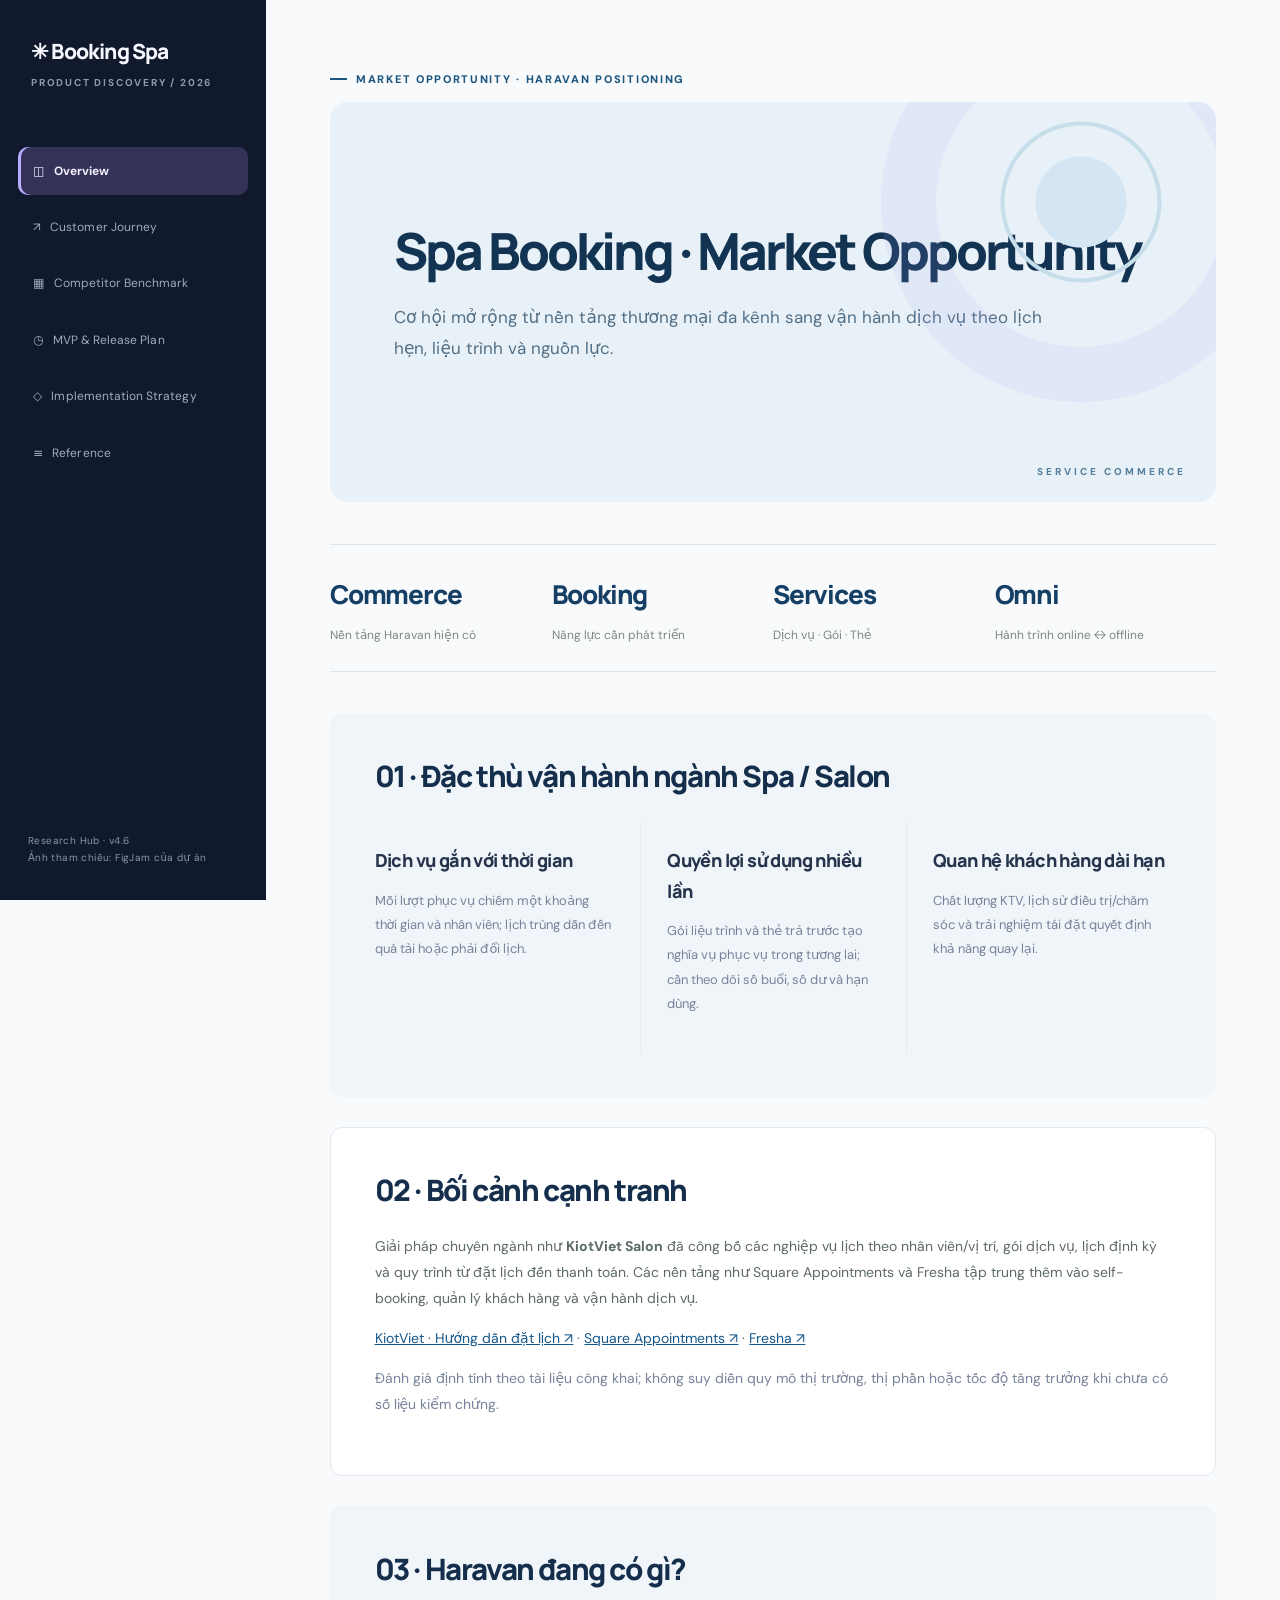
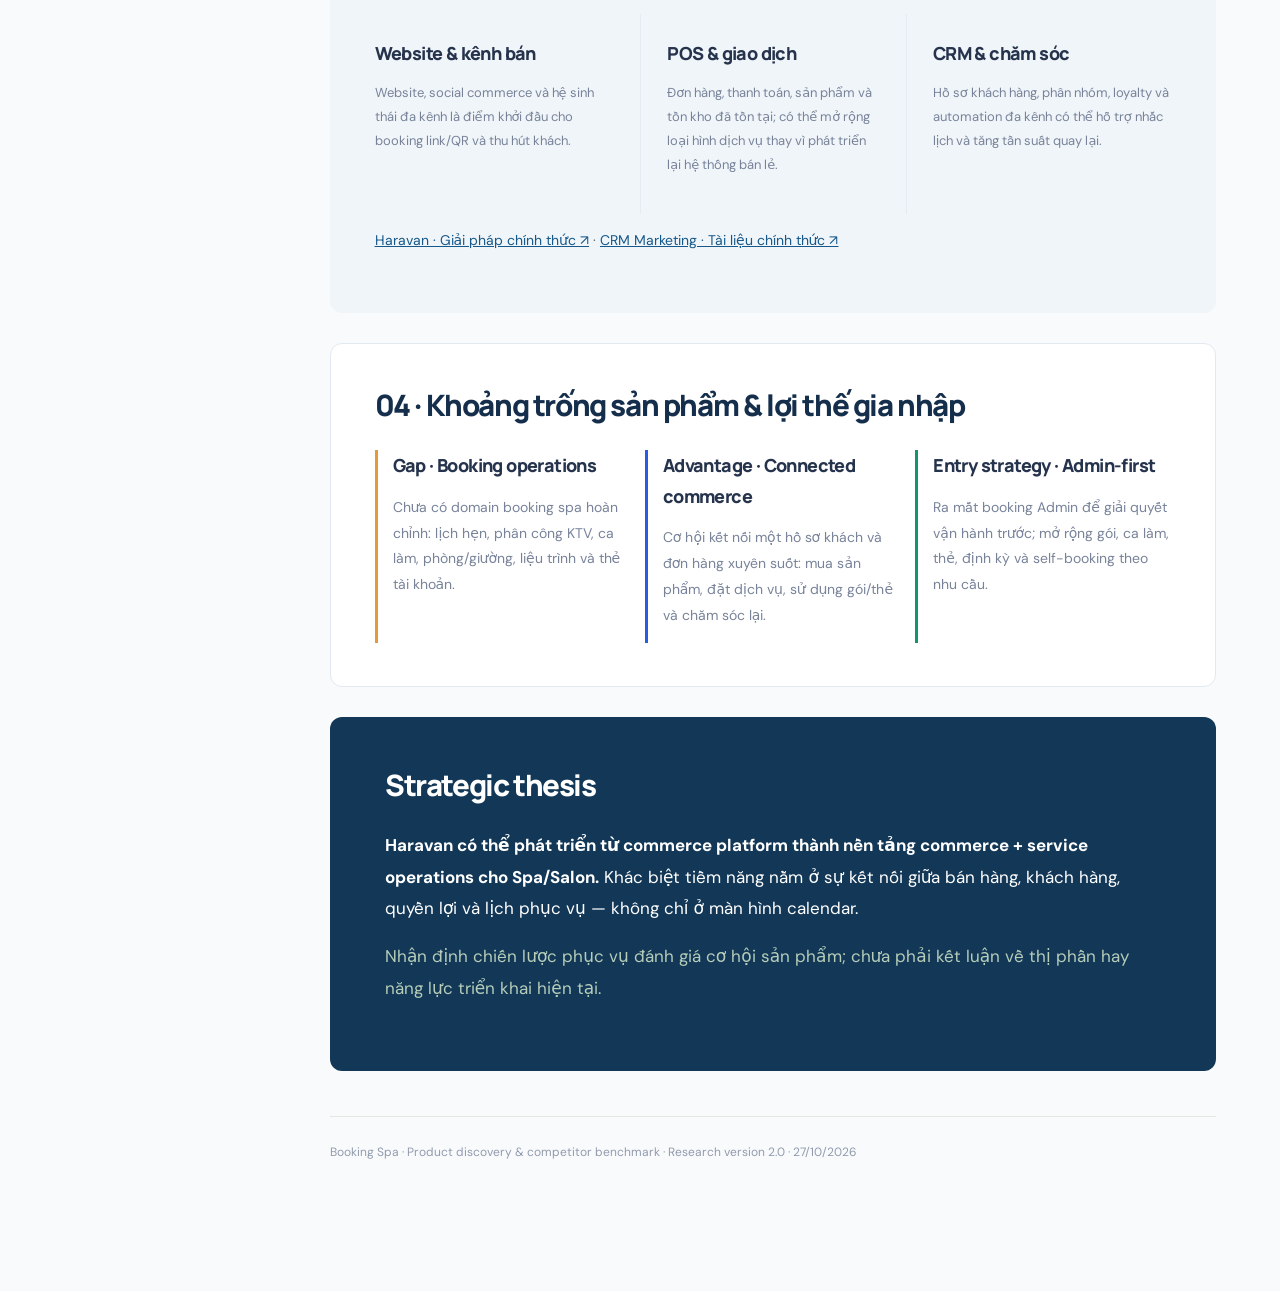
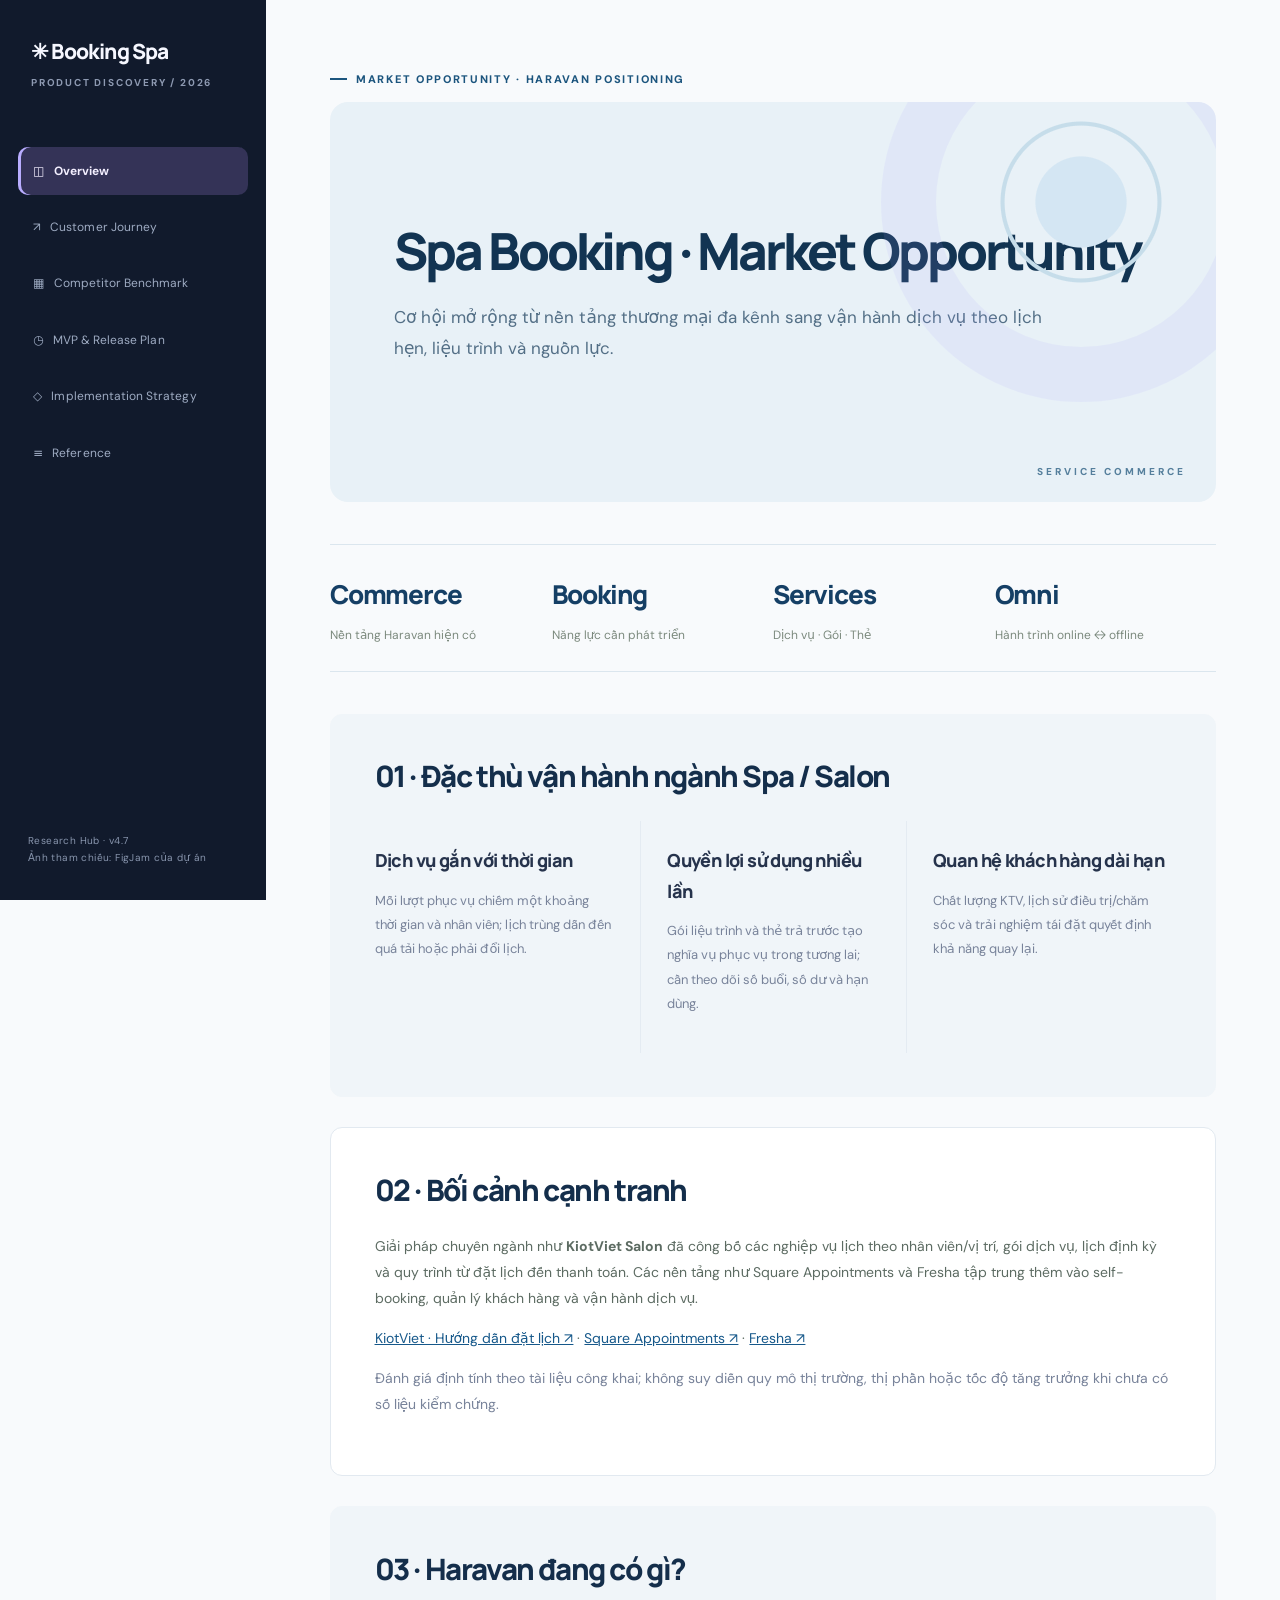
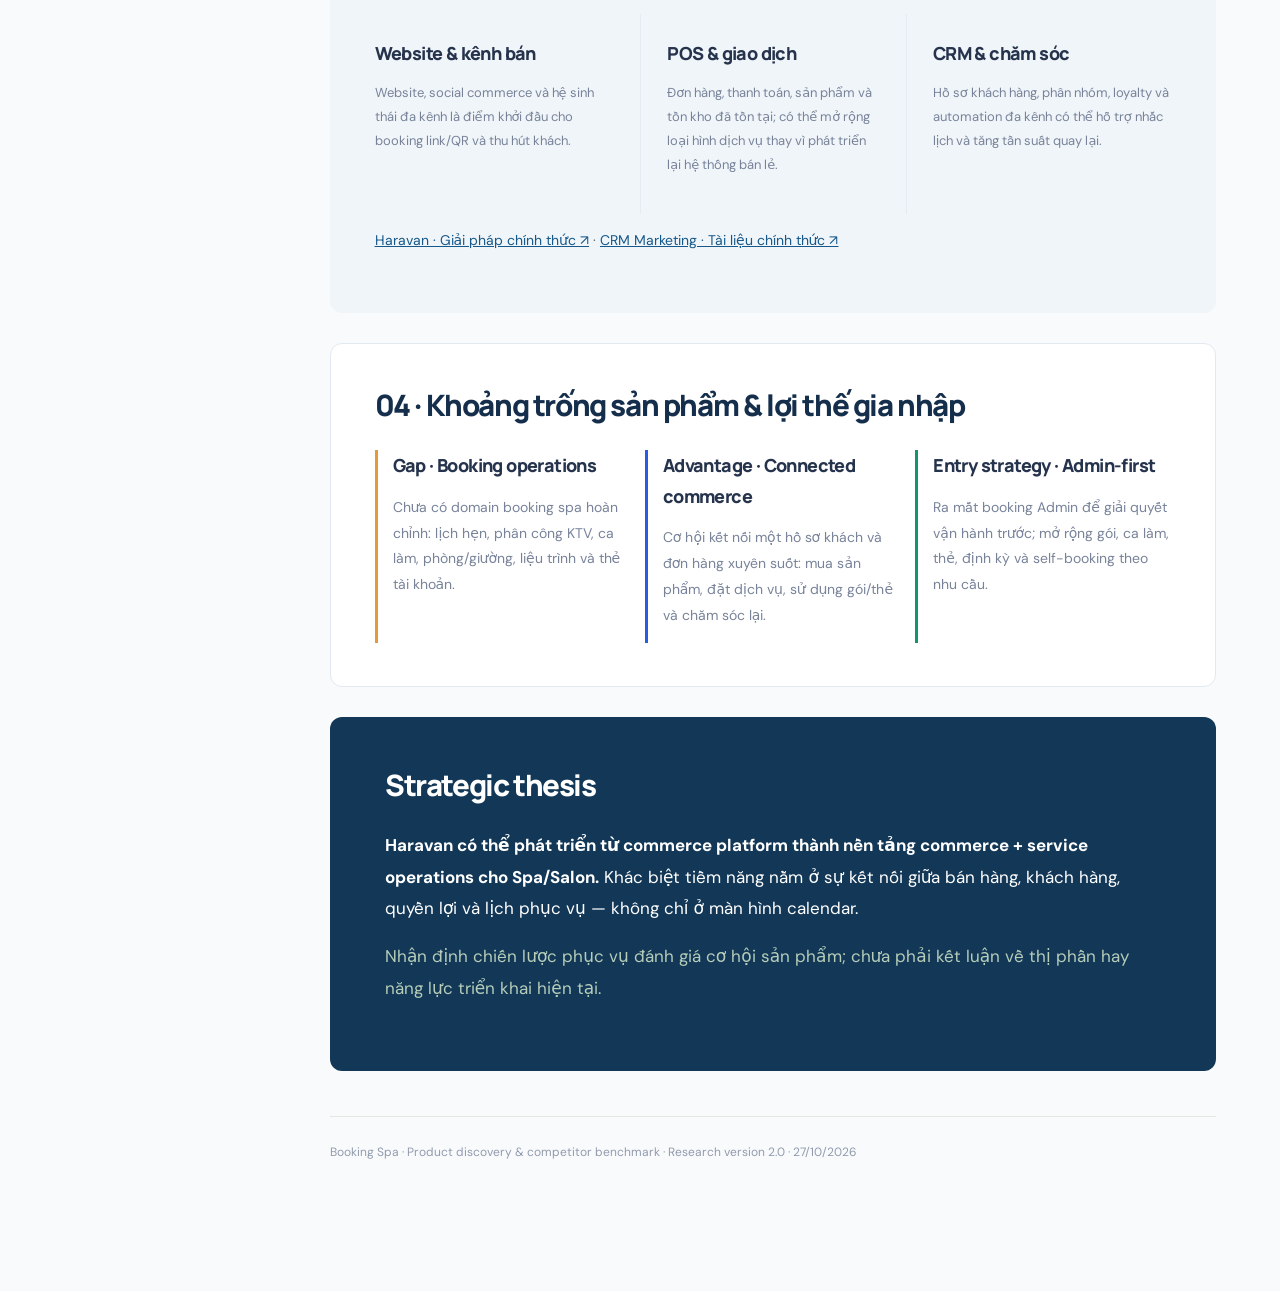
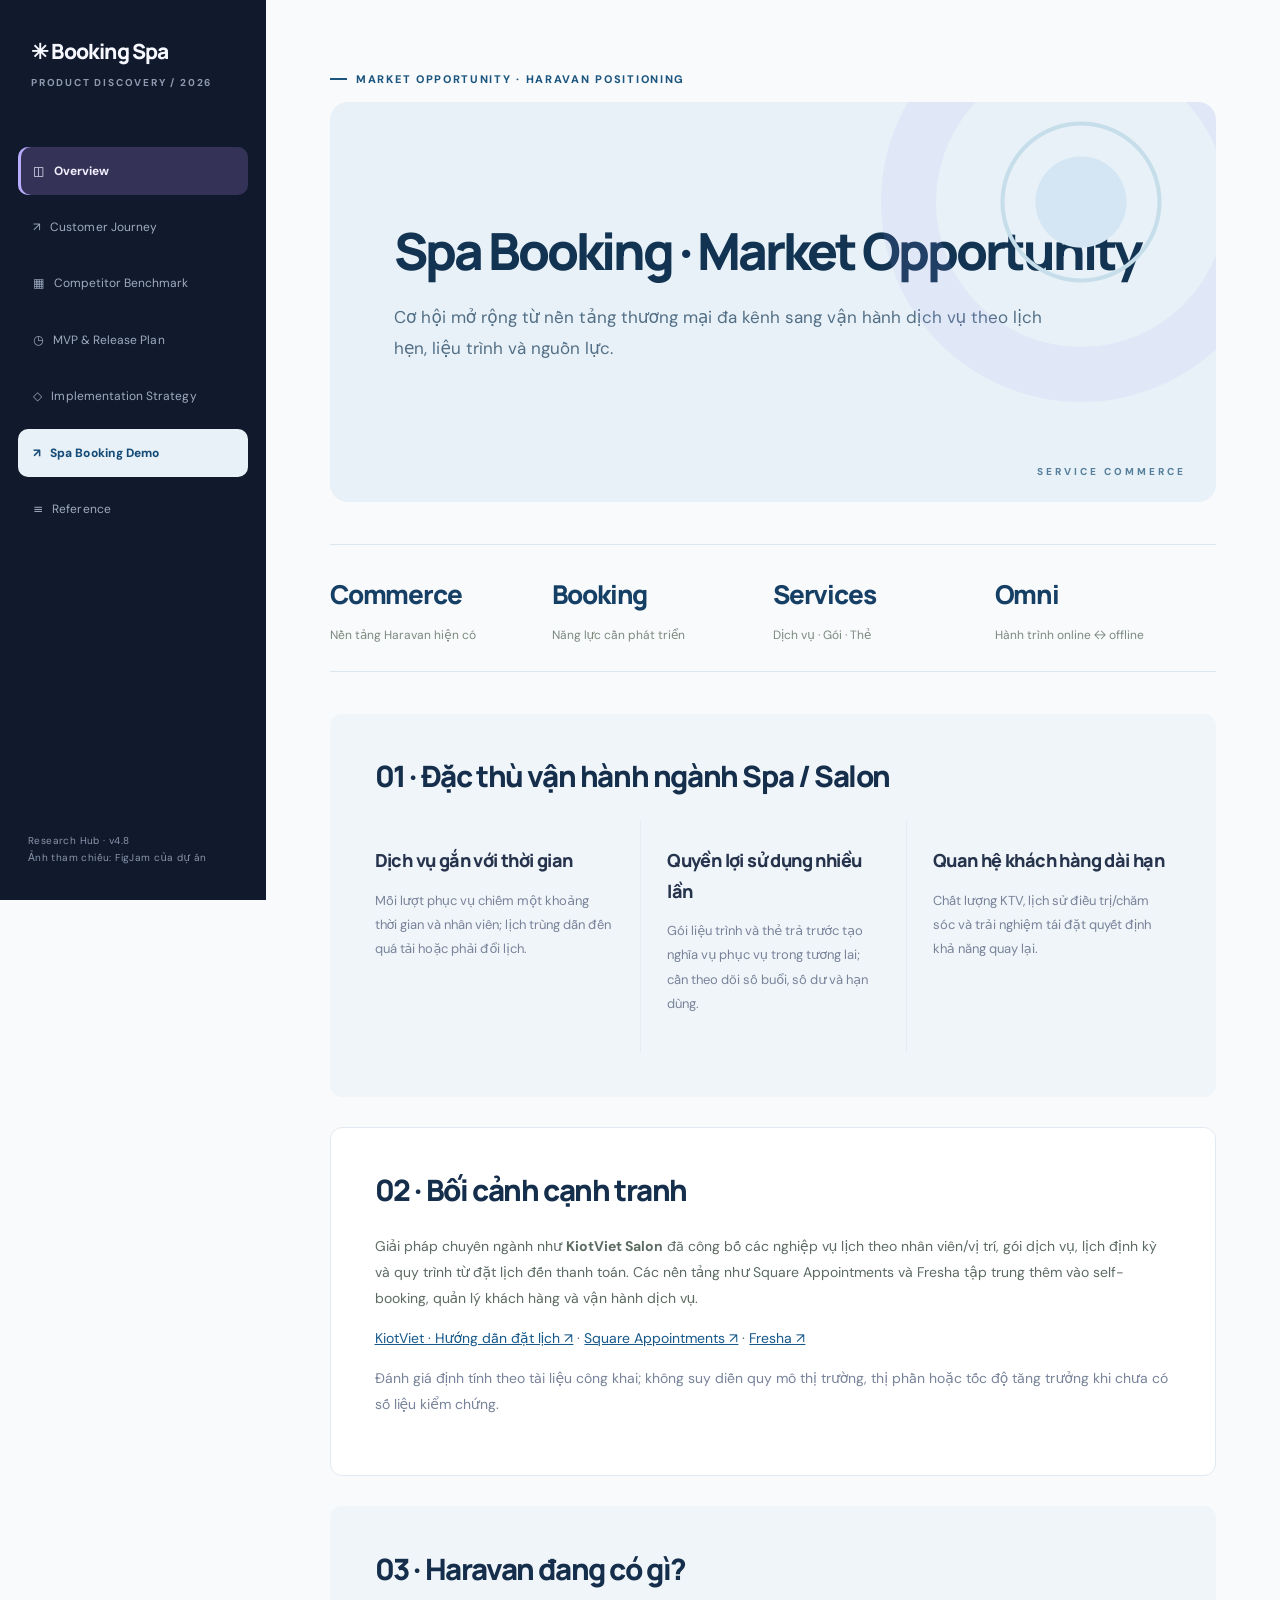
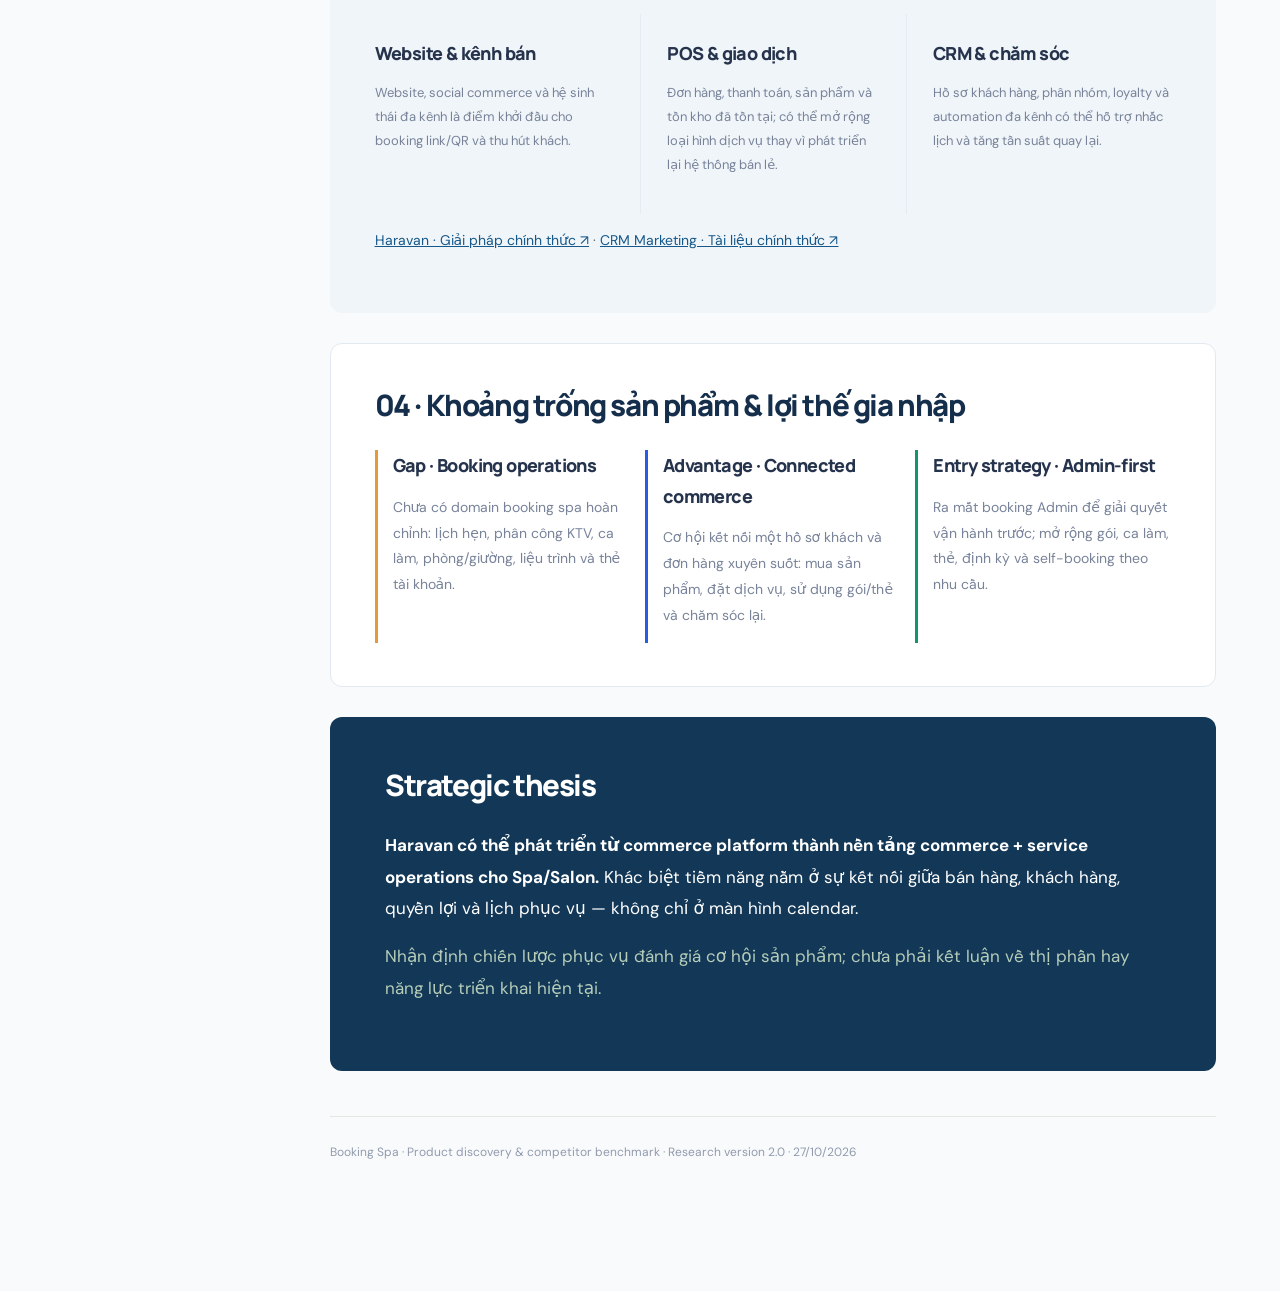
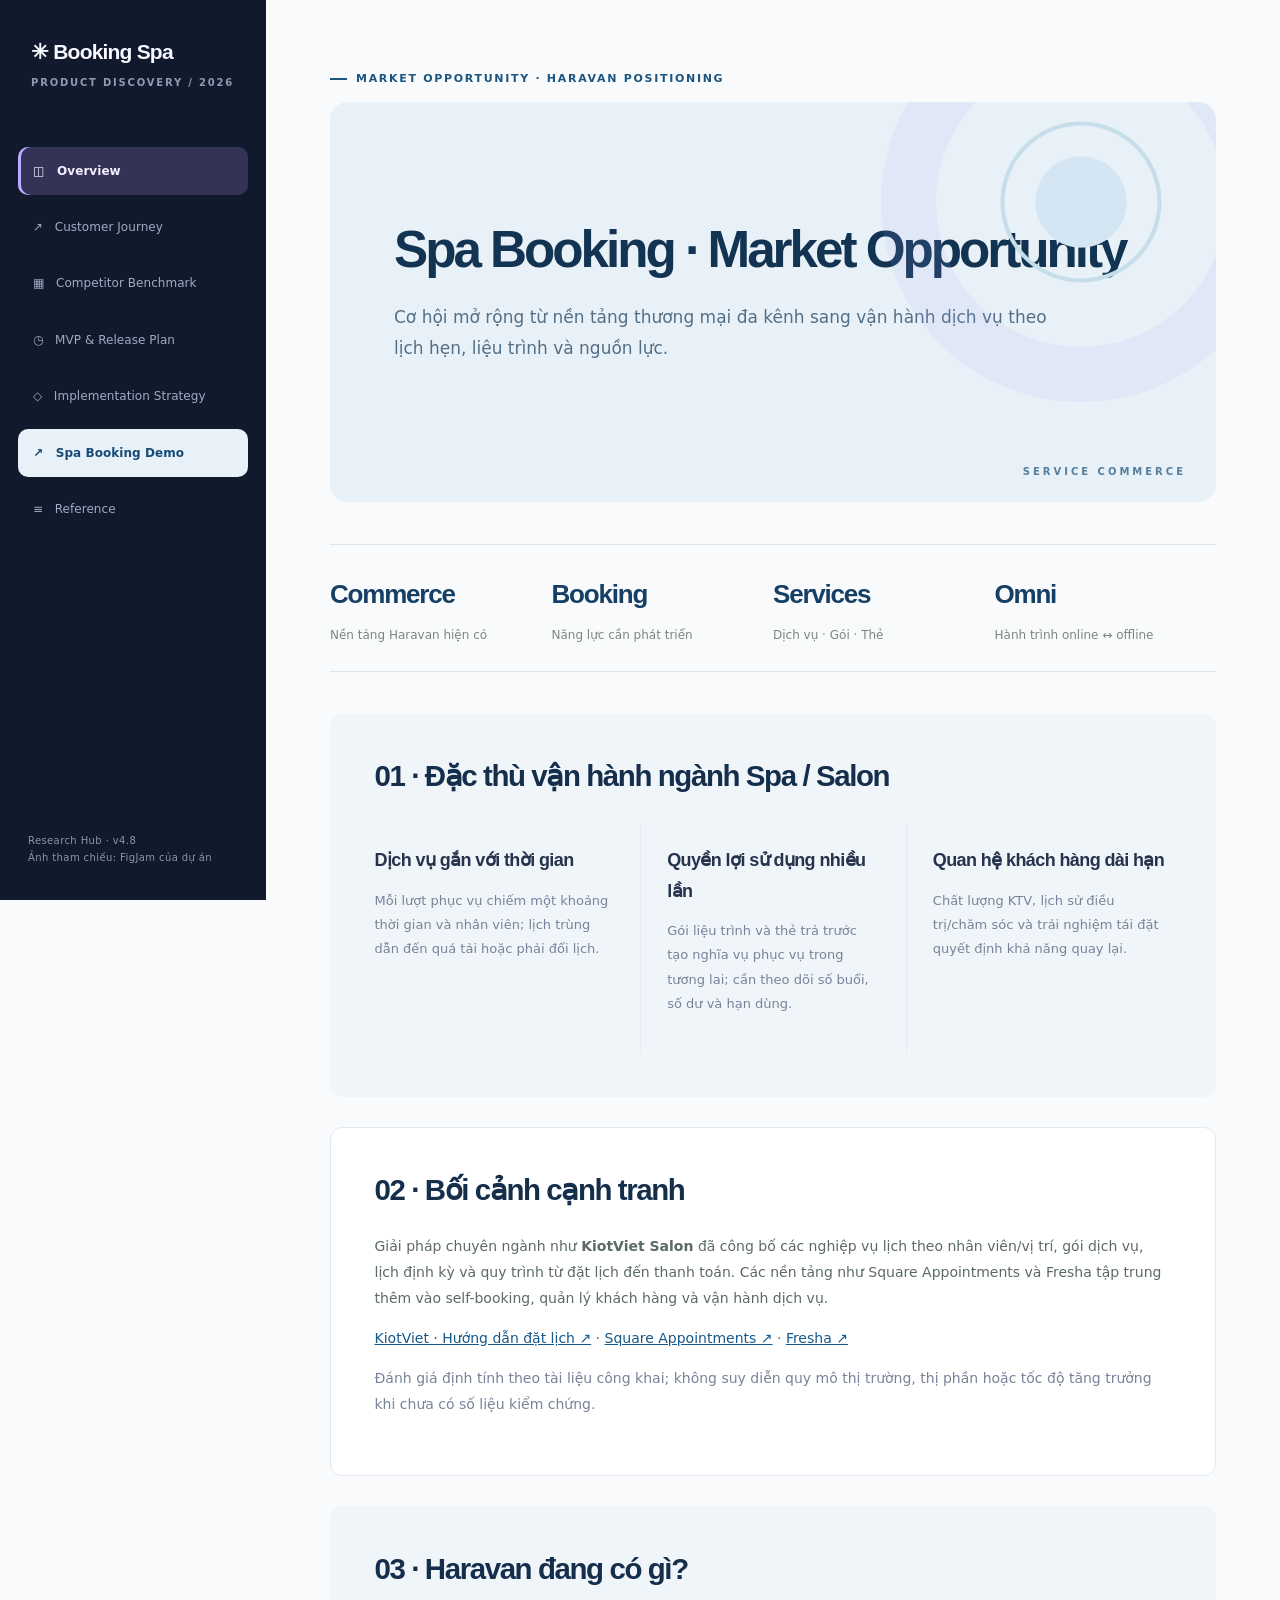
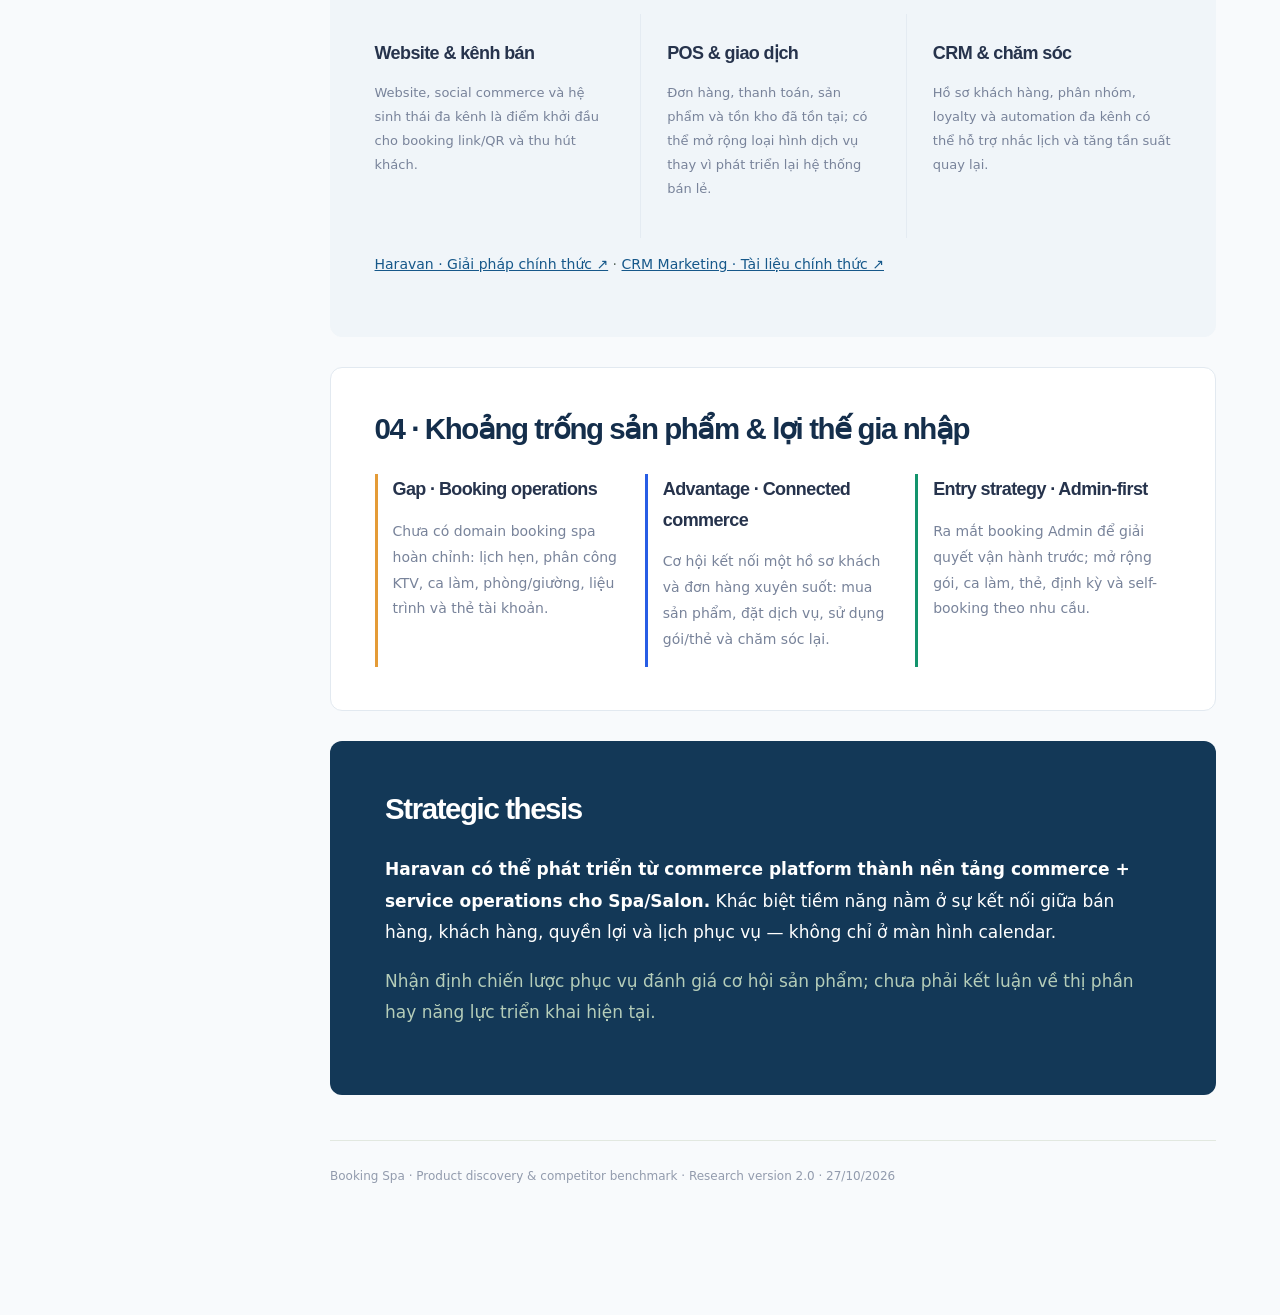
